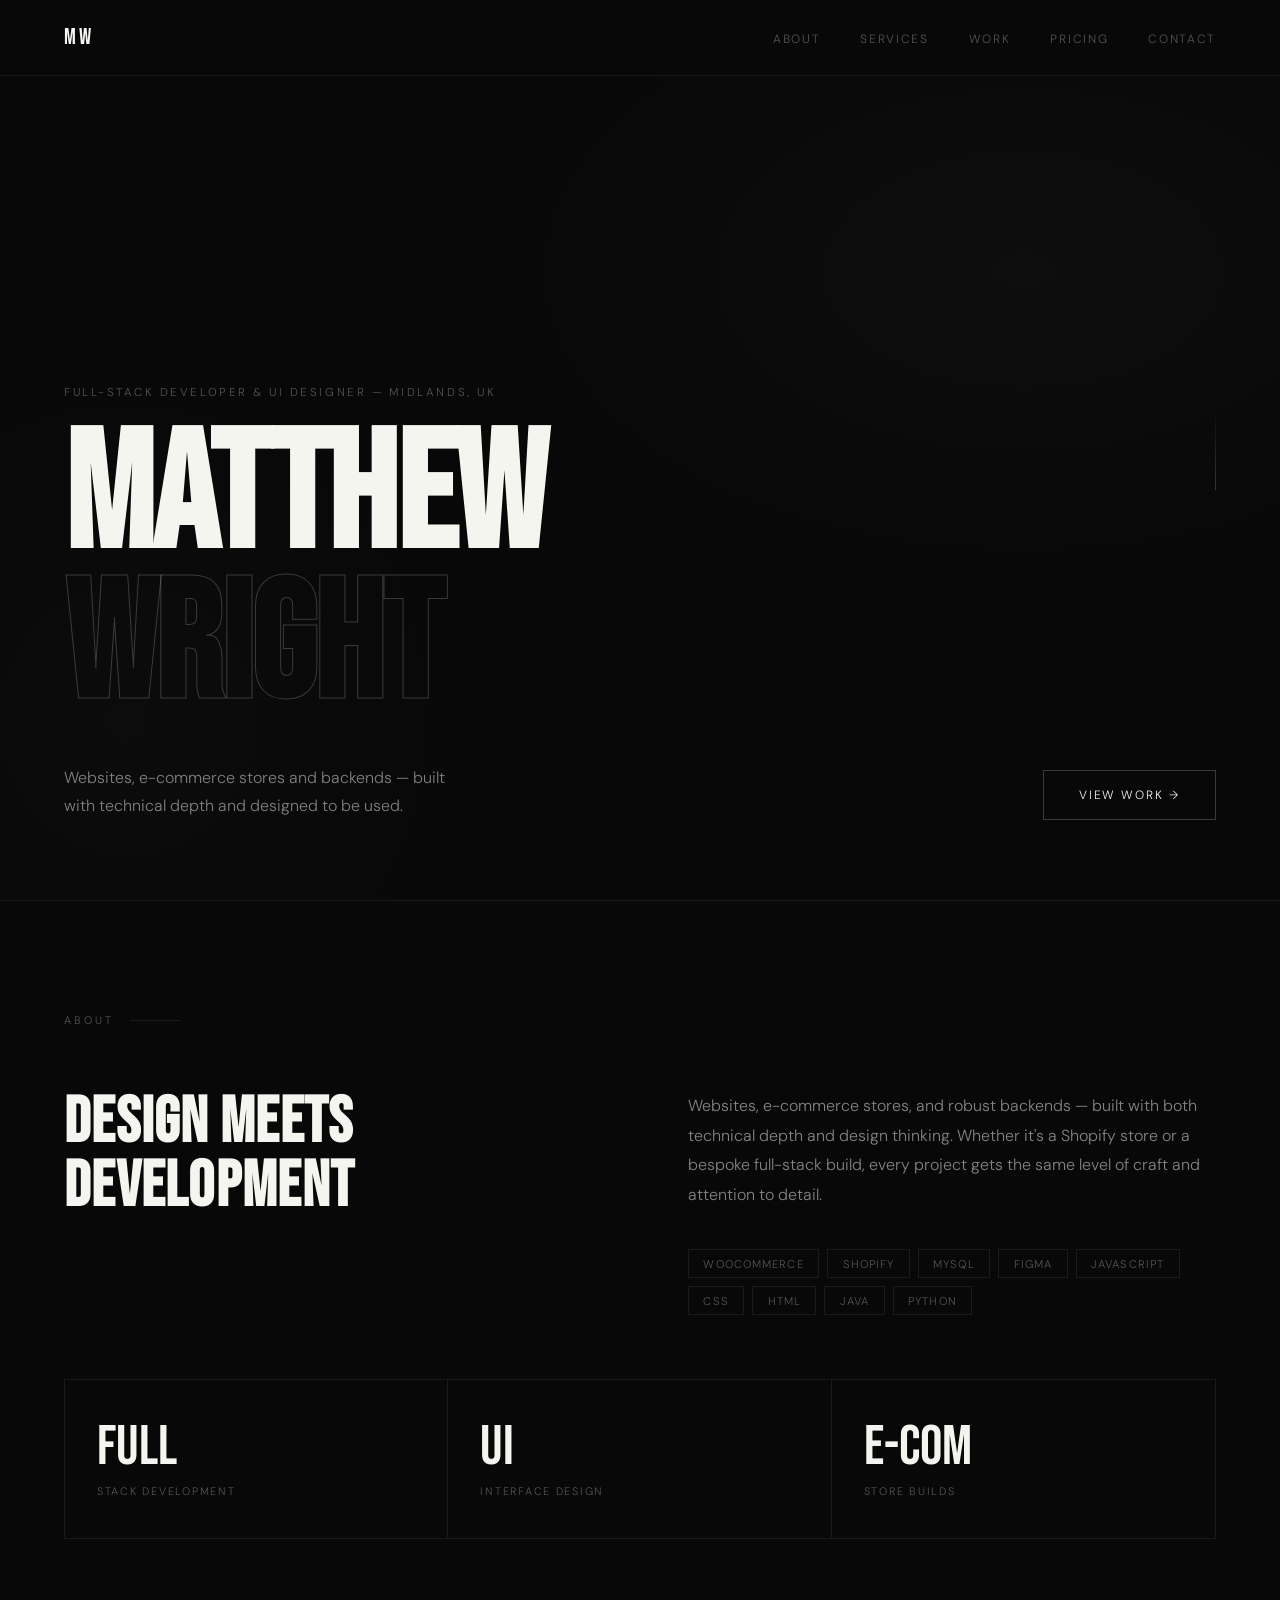
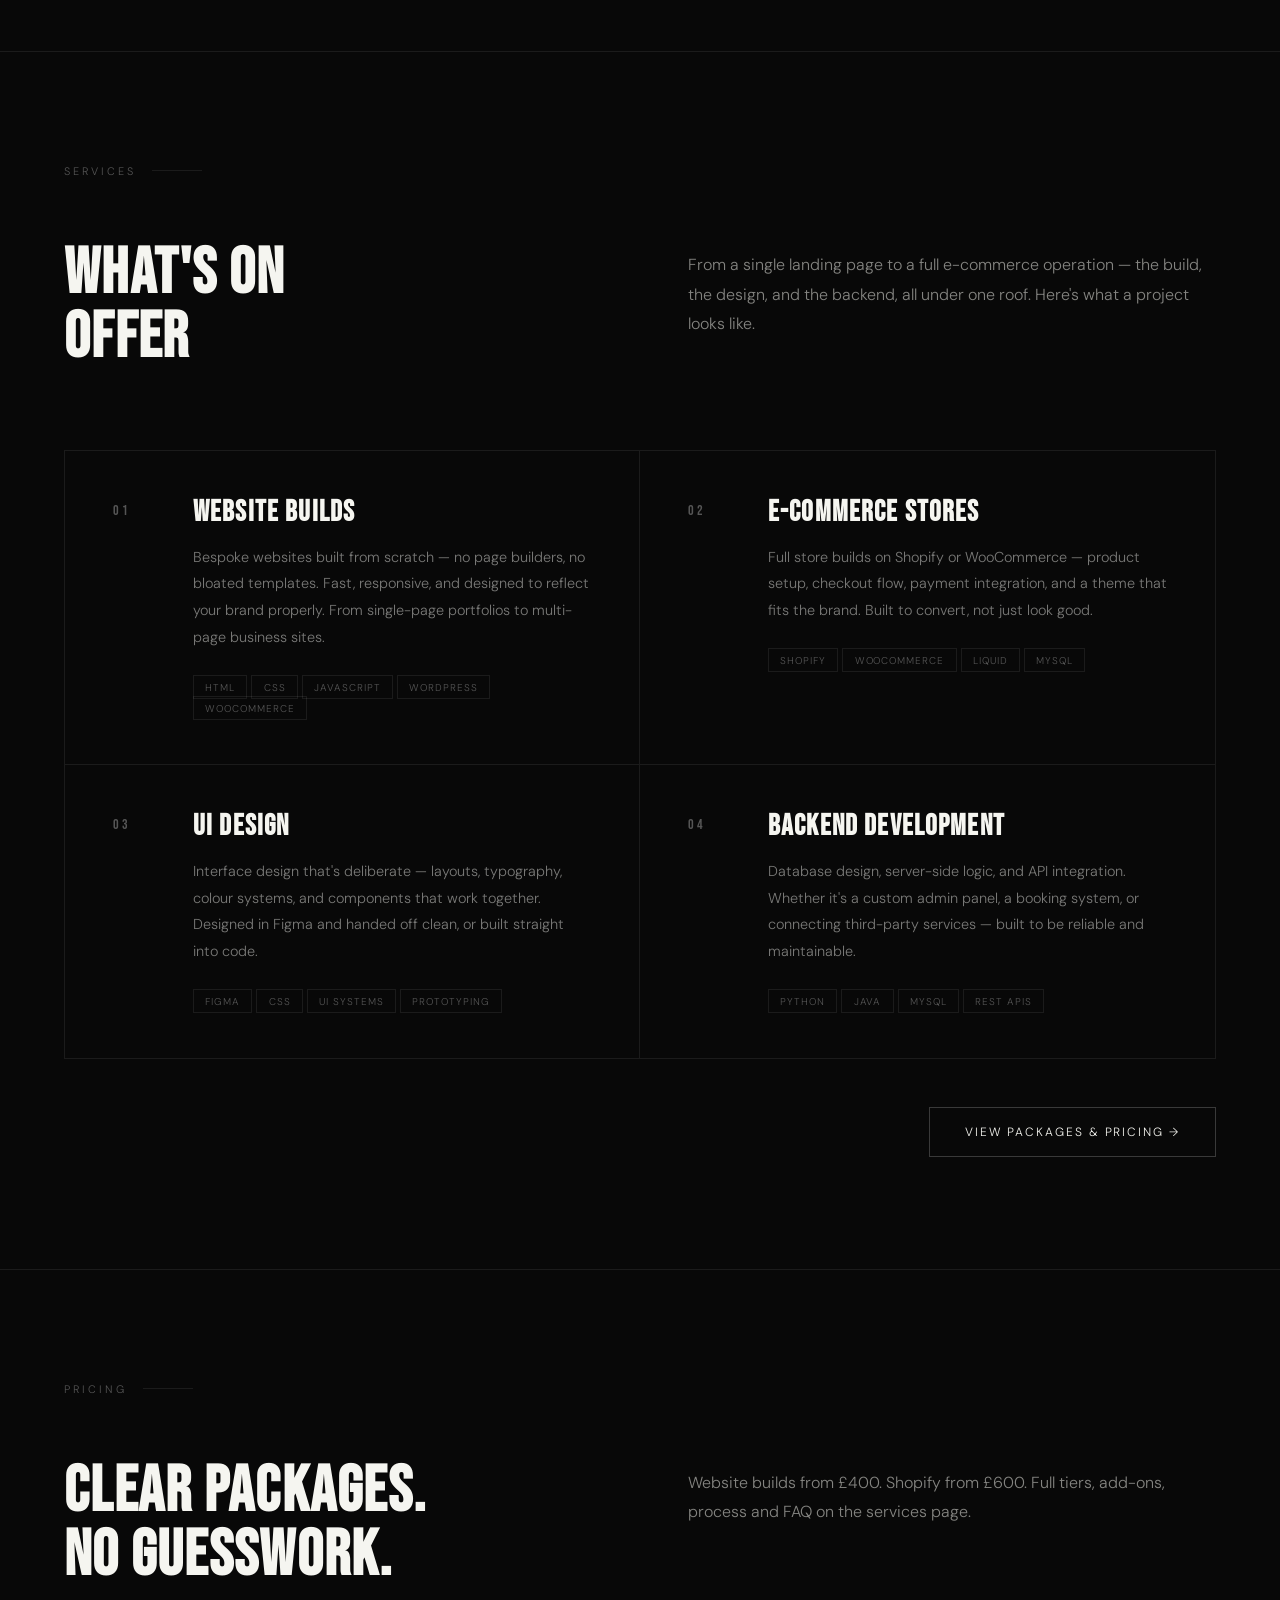
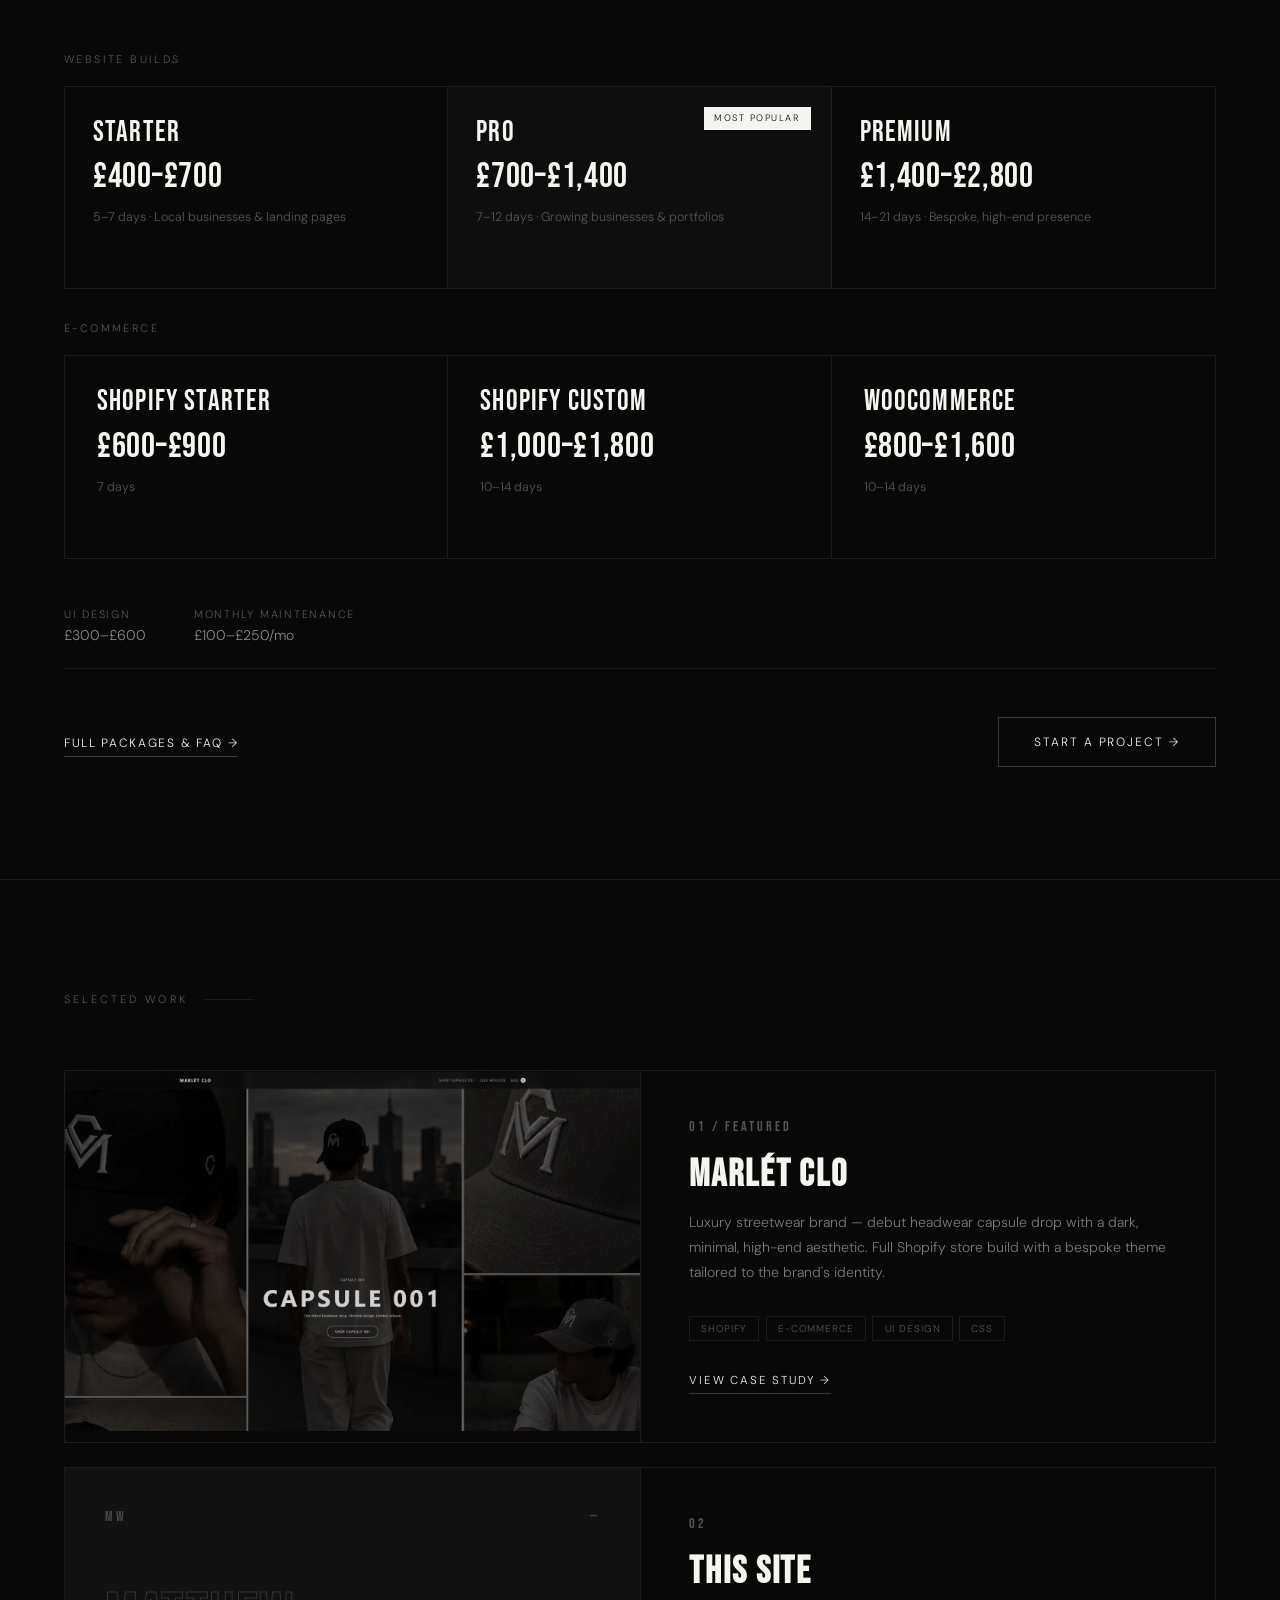
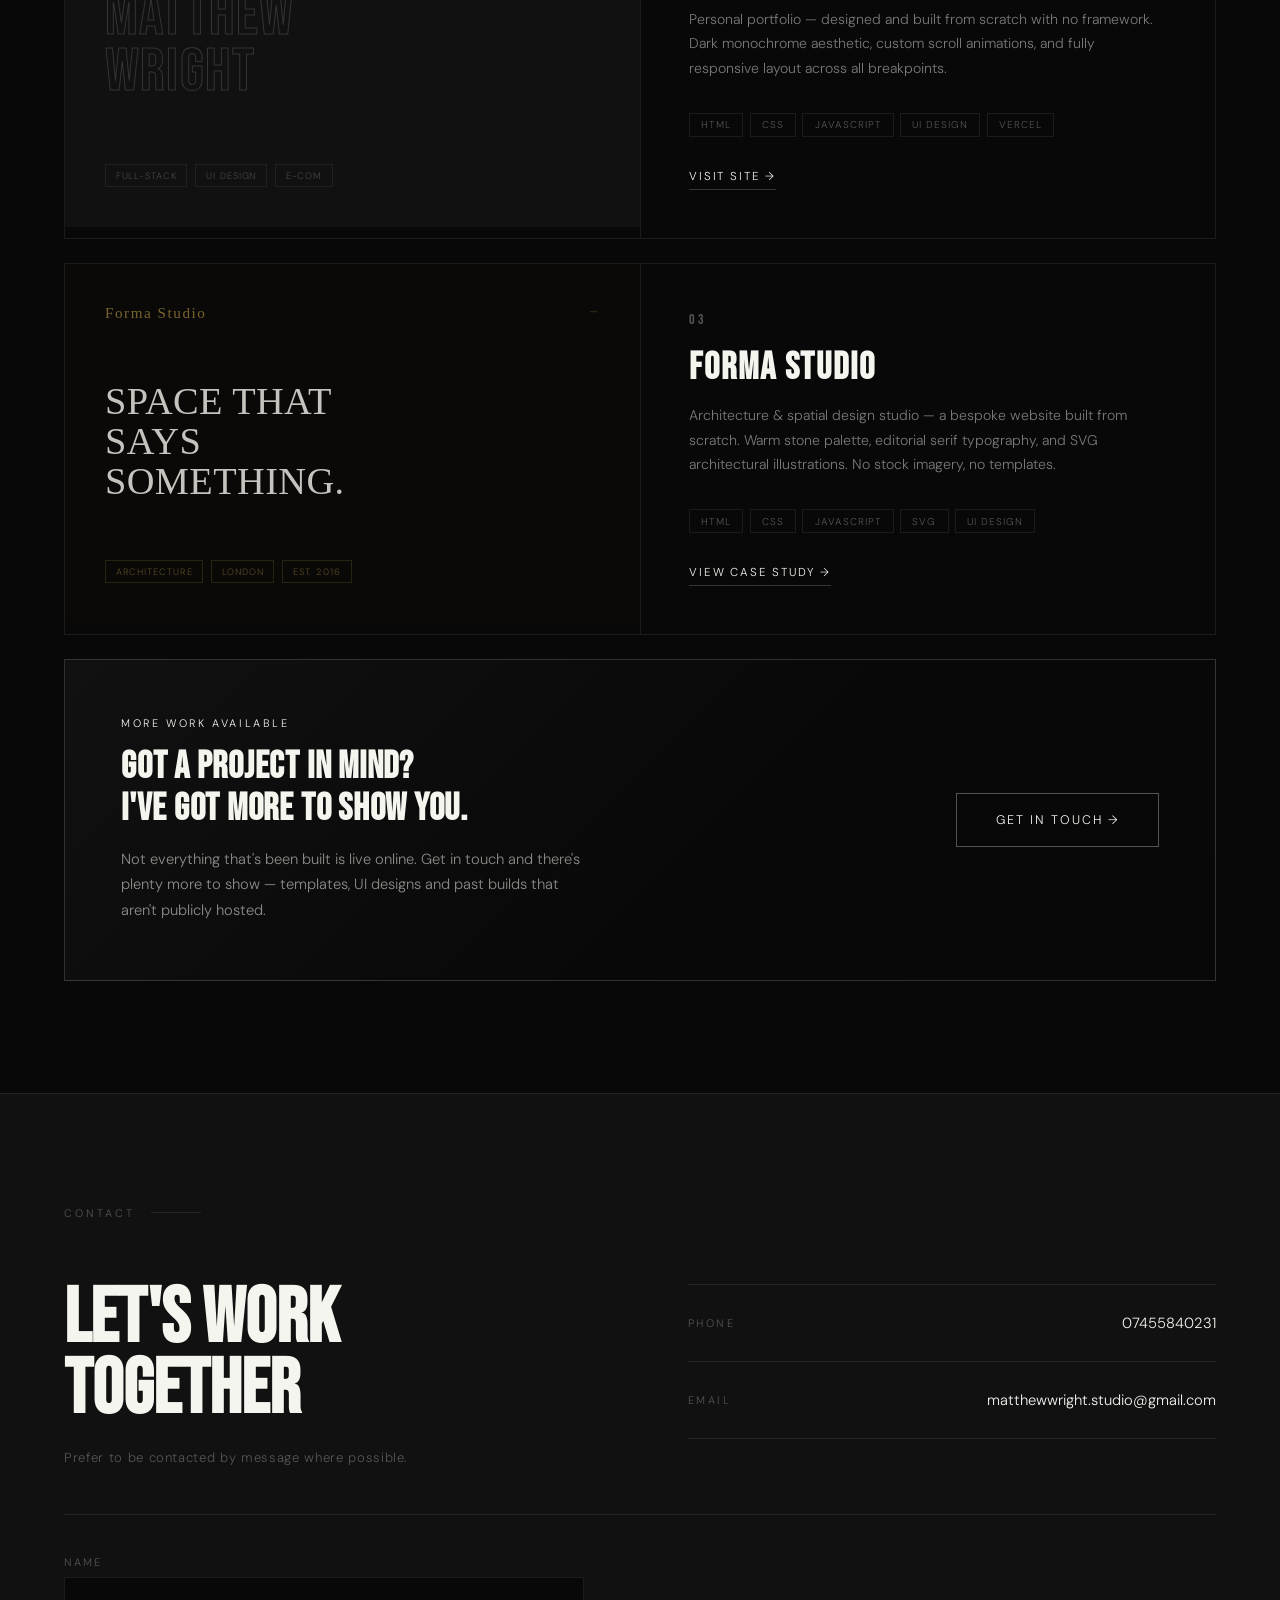
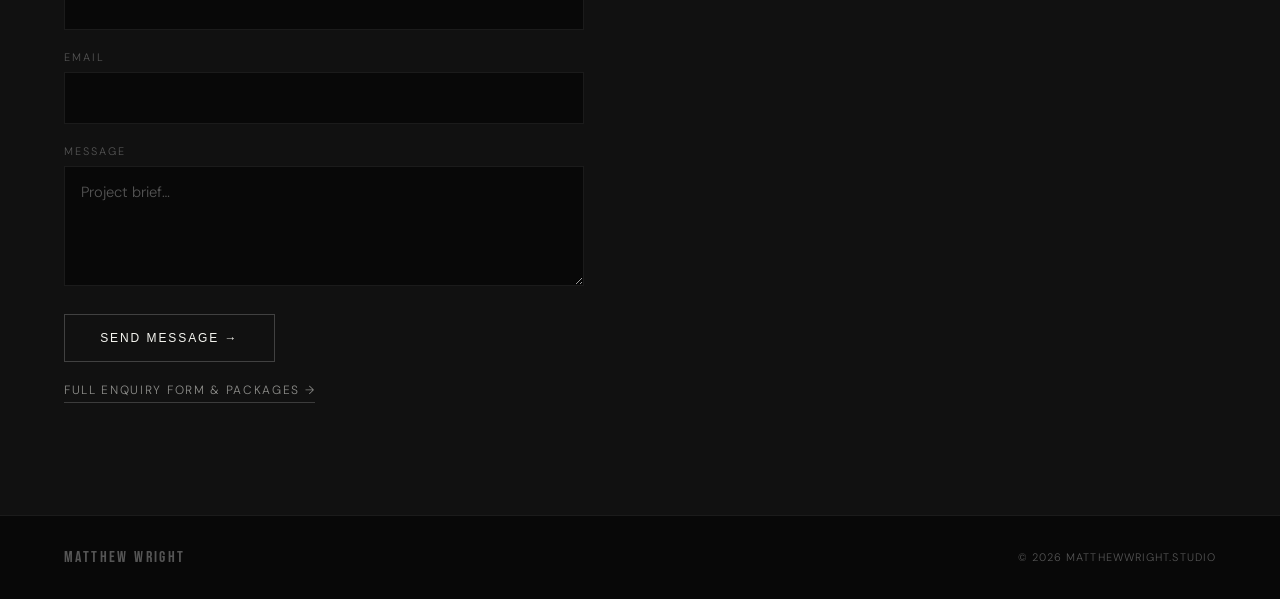
==== portfolio-main/index.html @ 0200b074 "Revert "Add SEO and GEO foundations for publicity" This reverts commit 56c8021bf544d868bae4c8a68c431" ====
<!DOCTYPE html>
<html lang="en">
<head>
  <meta charset="UTF-8" />
  <meta name="viewport" content="width=device-width, initial-scale=1.0" />
  <meta name="description" content="Matthew Wright — Full-Stack Developer & UI Designer based in the Midlands, UK. Building websites, e-commerce stores, backends and interactive interfaces." />
  <title>Matthew Wright — Full-Stack Developer & UI Designer</title>
  <link rel="preconnect" href="https://fonts.googleapis.com" />
  <link rel="preconnect" href="https://fonts.gstatic.com" crossorigin />
  <link href="https://fonts.googleapis.com/css2?family=Bebas+Neue&family=DM+Sans:ital,opsz,wght@0,9..40,300;0,9..40,400;0,9..40,500;1,9..40,300&display=swap" rel="stylesheet" />
  <link rel="stylesheet" href="style.css" />
</head>
<body>

  <!-- NAV -->
  <nav id="nav">
    <a href="#hero" class="nav-logo">MW</a>
    <ul class="nav-links">
      <li><a href="#about">About</a></li>
      <li><a href="services.html">Services</a></li>
      <li><a href="#projects">Work</a></li>
      <li><a href="#pricing">Pricing</a></li>
      <li><a href="#contact">Contact</a></li>
    </ul>
    <button class="nav-burger" aria-label="Toggle menu" onclick="toggleMenu()">
      <span></span><span></span><span></span>
    </button>
  </nav>

  <!-- MOBILE MENU -->
  <div class="mobile-menu" id="mobileMenu">
    <ul>
      <li><a href="#about" onclick="toggleMenu()">About</a></li>
      <li><a href="services.html" onclick="toggleMenu()">Services</a></li>
      <li><a href="#projects" onclick="toggleMenu()">Work</a></li>
      <li><a href="#pricing" onclick="toggleMenu()">Pricing</a></li>
      <li><a href="#contact" onclick="toggleMenu()">Contact</a></li>
    </ul>
  </div>

  <!-- HERO -->
  <section class="hero" id="hero">
    <div class="hero-bg"></div>
    <div class="scroll-line" aria-hidden="true"></div>
    <div class="hero-content">
      <p class="hero-tag">Full-Stack Developer &amp; UI Designer — Midlands, UK</p>
      <h1 class="hero-title">
        Matthew<br />
        <span>Wright</span>
      </h1>
      <div class="hero-sub">
        <p class="hero-desc">Websites, e-commerce stores and backends — built with technical depth and designed to be used.</p>
        <a href="#projects" class="hero-cta">View Work →</a>
      </div>
    </div>
  </section>

  <!-- ABOUT -->
  <section id="about" class="reveal">
    <p class="section-label">About</p>
    <div class="about-grid">
      <div>
        <h2 class="about-heading">Design Meets<br />Development</h2>
      </div>
      <div>
        <p class="about-text">Websites, e-commerce stores, and robust backends — built with both technical depth and design thinking. Whether it's a Shopify store or a bespoke full-stack build, every project gets the same level of craft and attention to detail.</p>
        <div class="skills-grid">
          <span class="skill-tag">WooCommerce</span>
          <span class="skill-tag">Shopify</span>
          <span class="skill-tag">MySQL</span>
          <span class="skill-tag">Figma</span>
          <span class="skill-tag">JavaScript</span>
          <span class="skill-tag">CSS</span>
          <span class="skill-tag">HTML</span>
          <span class="skill-tag">Java</span>
          <span class="skill-tag">Python</span>
        </div>
      </div>
    </div>
    <div class="stats-row">
      <div class="stat">
        <span class="stat-num">Full</span>
        <p class="stat-label">Stack Development</p>
      </div>
      <div class="stat">
        <span class="stat-num">UI</span>
        <p class="stat-label">Interface Design</p>
      </div>
      <div class="stat">
        <span class="stat-num">E-COM</span>
        <p class="stat-label">Store Builds</p>
      </div>
    </div>
  </section>

  <!-- SERVICES -->
  <section id="services" class="reveal">
    <p class="section-label">Services</p>
    <div class="services-intro">
      <h2 class="services-heading">What's On<br />Offer</h2>
      <p class="services-desc">From a single landing page to a full e-commerce operation — the build, the design, and the backend, all under one roof. Here's what a project looks like.</p>
    </div>
    <div class="services-grid">

      <div class="service-item">
        <span class="service-num">01</span>
        <div class="service-body">
          <h3 class="service-title">Website Builds</h3>
          <p class="service-desc">Bespoke websites built from scratch — no page builders, no bloated templates. Fast, responsive, and designed to reflect your brand properly. From single-page portfolios to multi-page business sites.</p>
          <div class="service-tags">
            <span class="project-tag">HTML</span>
            <span class="project-tag">CSS</span>
            <span class="project-tag">JavaScript</span>
            <span class="project-tag">WordPress</span>
            <span class="project-tag">WooCommerce</span>
          </div>
        </div>
      </div>

      <div class="service-item">
        <span class="service-num">02</span>
        <div class="service-body">
          <h3 class="service-title">E-Commerce Stores</h3>
          <p class="service-desc">Full store builds on Shopify or WooCommerce — product setup, checkout flow, payment integration, and a theme that fits the brand. Built to convert, not just look good.</p>
          <div class="service-tags">
            <span class="project-tag">Shopify</span>
            <span class="project-tag">WooCommerce</span>
            <span class="project-tag">Liquid</span>
            <span class="project-tag">MySQL</span>
          </div>
        </div>
      </div>

      <div class="service-item">
        <span class="service-num">03</span>
        <div class="service-body">
          <h3 class="service-title">UI Design</h3>
          <p class="service-desc">Interface design that's deliberate — layouts, typography, colour systems, and components that work together. Designed in Figma and handed off clean, or built straight into code.</p>
          <div class="service-tags">
            <span class="project-tag">Figma</span>
            <span class="project-tag">CSS</span>
            <span class="project-tag">UI Systems</span>
            <span class="project-tag">Prototyping</span>
          </div>
        </div>
      </div>

      <div class="service-item">
        <span class="service-num">04</span>
        <div class="service-body">
          <h3 class="service-title">Backend Development</h3>
          <p class="service-desc">Database design, server-side logic, and API integration. Whether it's a custom admin panel, a booking system, or connecting third-party services — built to be reliable and maintainable.</p>
          <div class="service-tags">
            <span class="project-tag">Python</span>
            <span class="project-tag">Java</span>
            <span class="project-tag">MySQL</span>
            <span class="project-tag">REST APIs</span>
          </div>
        </div>
      </div>

    </div>
    <div class="services-cta-row">
      <a href="services.html" class="hero-cta">View packages &amp; pricing →</a>
    </div>
  </section>


  <!-- PRICING (compact teaser — full detail on services.html) -->
  <section id="pricing" class="reveal pricing--compact">
    <p class="section-label">Pricing</p>
    <div class="pricing-intro">
      <h2 class="pricing-heading">Clear Packages.<br />No Guesswork.</h2>
      <p class="pricing-desc">Website builds from £400. Shopify from £600. Full tiers, add-ons, process and FAQ on the services page.</p>
    </div>

    <p class="pricing-sublabel">Website Builds</p>
    <div class="pricing-grid">
      <div class="pricing-card">
        <p class="pricing-tier">Starter</p>
        <p class="pricing-price">£400–£700</p>
        <p class="pricing-meta">5–7 days · Local businesses &amp; landing pages</p>
      </div>
      <div class="pricing-card pricing-card--popular">
        <span class="pricing-badge">Most Popular</span>
        <p class="pricing-tier">Pro</p>
        <p class="pricing-price">£700–£1,400</p>
        <p class="pricing-meta">7–12 days · Growing businesses &amp; portfolios</p>
      </div>
      <div class="pricing-card">
        <p class="pricing-tier">Premium</p>
        <p class="pricing-price">£1,400–£2,800</p>
        <p class="pricing-meta">14–21 days · Bespoke, high-end presence</p>
      </div>
    </div>

    <p class="pricing-sublabel">E-Commerce</p>
    <div class="pricing-ecom">
      <div class="pricing-ecom-card">
        <p class="pricing-tier">Shopify Starter</p>
        <p class="pricing-price">£600–£900</p>
        <p class="pricing-meta">7 days</p>
      </div>
      <div class="pricing-ecom-card">
        <p class="pricing-tier">Shopify Custom</p>
        <p class="pricing-price">£1,000–£1,800</p>
        <p class="pricing-meta">10–14 days</p>
      </div>
      <div class="pricing-ecom-card">
        <p class="pricing-tier">WooCommerce</p>
        <p class="pricing-price">£800–£1,600</p>
        <p class="pricing-meta">10–14 days</p>
      </div>
    </div>

    <div class="pricing-notes">
      <p><span>UI Design</span> £300–£600</p>
      <p><span>Monthly maintenance</span> £100–£250/mo</p>
    </div>

    <div class="services-cta-row" style="justify-content:space-between;align-items:center;flex-wrap:wrap;gap:1.5rem;">
      <a href="services.html" class="pricing-teaser-link">Full packages &amp; FAQ →</a>
      <a href="services.html#enquire" class="hero-cta">Start a Project →</a>
    </div>
  </section>

  <!-- PROJECTS -->
  <section id="projects" class="reveal">
    <p class="section-label">Selected Work</p>

    <!-- Project 01 -->
    <a href="marlet-clo.html" class="project-main reveal">
      <div class="project-img">
        <picture>
          <source srcset="marlet-clo.webp" type="image/webp" />
          <img
            src="marlet-clo.jpg"
            alt="Marlét Clo — Luxury streetwear Shopify store"
            width="1920"
            height="944"
            loading="lazy"
            decoding="async"
          />
        </picture>
      </div>
      <div class="project-info">
        <p class="project-num">01 / Featured</p>
        <h3 class="project-name">Marlét Clo</h3>
        <p class="project-desc">Luxury streetwear brand — debut headwear capsule drop with a dark, minimal, high-end aesthetic. Full Shopify store build with a bespoke theme tailored to the brand's identity.</p>
        <div class="project-tags">
          <span class="project-tag">Shopify</span>
          <span class="project-tag">E-Commerce</span>
          <span class="project-tag">UI Design</span>
          <span class="project-tag">CSS</span>
        </div>
        <span class="project-link">View Case Study →</span>
      </div>
    </a>

    <!-- Project 02 -->
    <a href="https://matthewwright.studio" target="_blank" rel="noopener noreferrer" class="project-main reveal">
      <div class="project-img project-img--self">
        <div class="project-self-preview" aria-hidden="true">
          <div class="psp-nav"><span>MW</span><span>—</span></div>
          <div class="psp-title">MATTHEW<br/>WRIGHT</div>
          <div class="psp-tags">
            <span>Full-Stack</span>
            <span>UI Design</span>
            <span>E-Com</span>
          </div>
        </div>
      </div>
      <div class="project-info">
        <p class="project-num">02</p>
        <h3 class="project-name">This Site</h3>
        <p class="project-desc">Personal portfolio — designed and built from scratch with no framework. Dark monochrome aesthetic, custom scroll animations, and fully responsive layout across all breakpoints.</p>
        <div class="project-tags">
          <span class="project-tag">HTML</span>
          <span class="project-tag">CSS</span>
          <span class="project-tag">JavaScript</span>
          <span class="project-tag">UI Design</span>
          <span class="project-tag">Vercel</span>
        </div>
        <span class="project-link">Visit Site →</span>
      </div>
    </a>

    <!-- Project 03 -->
    <a href="forma-studio.html" class="project-main reveal">
      <div class="project-img project-img--self">
        <div class="project-self-preview forma-preview" aria-hidden="true">
          <div class="psp-nav"><span style="font-family:'Playfair Display',Georgia,serif;font-weight:400;letter-spacing:0.1em;font-size:0.95rem;color:#c9a84c;">Forma Studio</span><span style="color:rgba(201,168,76,0.3);">—</span></div>
          <div class="forma-preview-title">SPACE THAT<br/>SAYS<br/>SOMETHING.</div>
          <div class="psp-tags">
            <span>Architecture</span>
            <span>London</span>
            <span>Est. 2016</span>
          </div>
        </div>
      </div>
      <div class="project-info">
        <p class="project-num">03</p>
        <h3 class="project-name">Forma Studio</h3>
        <p class="project-desc">Architecture & spatial design studio — a bespoke website built from scratch. Warm stone palette, editorial serif typography, and SVG architectural illustrations. No stock imagery, no templates.</p>
        <div class="project-tags">
          <span class="project-tag">HTML</span>
          <span class="project-tag">CSS</span>
          <span class="project-tag">JavaScript</span>
          <span class="project-tag">SVG</span>
          <span class="project-tag">UI Design</span>
        </div>
        <span class="project-link">View Case Study →</span>
      </div>
    </a>

    <!-- More Work Callout -->
    <div class="more-work-banner">
      <div class="more-work-text">
        <p class="more-work-tag">More Work Available</p>
        <h3 class="more-work-heading">Got a project in mind?<br />I've got more to show you.</h3>
        <p class="more-work-desc">Not everything that's been built is live online. Get in touch and there's plenty more to show — templates, UI designs and past builds that aren't publicly hosted.</p>
      </div>
      <a href="#contact" class="more-work-cta">Get In Touch →</a>
    </div>
  </section>

  <!-- CONTACT -->
  <!--
    FORMSPREE: wired to https://formspree.io/f/mrpgrqwo (Portfolio Enquiry).
    Until then, form action will not deliver. Mailto fallback:
    matthewwright.studio@gmail.com
  -->
  <section id="contact" class="reveal">
    <p class="section-label">Contact</p>
    <div class="contact-inner">
      <div>
        <h2 class="contact-heading">Let's Work<br />Together</h2>
        <p class="contact-note">Prefer to be contacted by message where possible.</p>
      </div>
      <div class="contact-items">
        <div class="contact-row">
          <span class="contact-type">Phone</span>
          <a href="tel:07455840231" class="contact-val">07455840231</a>
        </div>
        <div class="contact-row">
          <span class="contact-type">Email</span>
          <a href="mailto:matthewwright.studio@gmail.com" class="contact-val">matthewwright.studio@gmail.com</a>
        </div>
      </div>
    </div>
    <div class="contact-form-wrap">
      <form class="svc-form" action="https://formspree.io/f/mrpgrqwo" method="POST">
        <div class="svc-form-row">
          <label for="contact-name">Name</label>
          <input type="text" id="contact-name" name="name" required autocomplete="name" />
        </div>
        <div class="svc-form-row">
          <label for="contact-email">Email</label>
          <input type="email" id="contact-email" name="email" required autocomplete="email" />
        </div>
        <div class="svc-form-row">
          <label for="contact-message">Message</label>
          <textarea id="contact-message" name="message" rows="4" required placeholder="Project brief…"></textarea>
        </div>
        <button type="submit" class="hero-cta svc-form-submit">Send message →</button>
      </form>
      <a href="services.html#enquire" class="contact-enquire-link">Full enquiry form &amp; packages →</a>
    </div>
  </section>

  <!-- FOOTER -->
  <footer>
    <span class="footer-logo">Matthew Wright</span>
    <span class="footer-copy">© 2026 matthewwright.studio</span>
  </footer>

  <script src="script.js"></script>
</body>
</html>
---- portfolio-main/style.css ----
/* =====================
   RESET & ROOT
===================== */
*, *::before, *::after {
  margin: 0;
  padding: 0;
  box-sizing: border-box;
}

:root {
  --black: #080808;
  --white: #f5f5f0;
  --grey: #111111;
  --mid: #1e1e1e;
  --muted: #555555;
  --border: rgba(255, 255, 255, 0.08);
  --border-hover: rgba(255, 255, 255, 0.22);
  --font-display: 'Bebas Neue', sans-serif;
  --font-body: 'DM Sans', sans-serif;
}

html {
  scroll-behavior: smooth;
  font-size: 16px;
}

body {
  background: var(--black);
  color: var(--white);
  font-family: var(--font-body);
  font-weight: 300;
  overflow-x: hidden;
  -webkit-font-smoothing: antialiased;
}

img {
  display: block;
  max-width: 100%;
}

.project-img picture,
.cs-hero-img picture {
  display: block;
  width: 100%;
  height: 100%;
}

.project-img picture img,
.cs-hero-img picture img {
  width: 100%;
  height: 100%;
  object-fit: cover;
}

a {
  color: inherit;
  text-decoration: none;
}

ul {
  list-style: none;
}

/* =====================
   NAV
===================== */
#nav {
  position: fixed;
  top: 0;
  left: 0;
  right: 0;
  z-index: 200;
  display: flex;
  justify-content: space-between;
  align-items: center;
  padding: 1.5rem 4rem;
  background: rgba(8, 8, 8, 0.88);
  backdrop-filter: blur(14px);
  -webkit-backdrop-filter: blur(14px);
  border-bottom: 1px solid var(--border);
  transition: padding 0.3s;
}

#nav.scrolled {
  padding: 1rem 4rem;
}

.nav-logo {
  font-family: var(--font-display);
  font-size: 1.4rem;
  letter-spacing: 0.15em;
  color: var(--white);
}

.nav-links {
  display: flex;
  gap: 2.5rem;
}

.nav-links a {
  color: var(--muted);
  font-size: 0.75rem;
  letter-spacing: 0.14em;
  text-transform: uppercase;
  transition: color 0.2s;
}

.nav-links a:hover {
  color: var(--white);
}

.nav-burger {
  display: none;
  flex-direction: column;
  gap: 5px;
  background: none;
  border: none;
  cursor: pointer;
  padding: 4px;
}

.nav-burger span {
  display: block;
  width: 22px;
  height: 1px;
  background: var(--white);
  transition: all 0.3s;
}

/* =====================
   MOBILE MENU
===================== */
.mobile-menu {
  display: none;
  position: fixed;
  inset: 0;
  z-index: 150;
  background: var(--black);
  flex-direction: column;
  align-items: center;
  justify-content: center;
}

.mobile-menu.open {
  display: flex;
}

.mobile-menu ul {
  display: flex;
  flex-direction: column;
  gap: 2.5rem;
  text-align: center;
}

.mobile-menu a {
  font-family: var(--font-display);
  font-size: 3rem;
  letter-spacing: 0.1em;
  color: var(--white);
}

/* =====================
   HERO
===================== */
.hero {
  min-height: 100vh;
  display: flex;
  flex-direction: column;
  justify-content: flex-end;
  padding: 0 4rem 5rem;
  position: relative;
  overflow: hidden;
}

.hero-bg {
  position: absolute;
  inset: 0;
  pointer-events: none;
  background:
    radial-gradient(ellipse 60% 50% at 80% 30%, rgba(255, 255, 255, 0.025) 0%, transparent 70%),
    radial-gradient(ellipse 40% 60% at 10% 80%, rgba(255, 255, 255, 0.015) 0%, transparent 70%);
}

.scroll-line {
  position: absolute;
  right: 4rem;
  top: 50%;
  width: 1px;
  height: 80px;
  background: linear-gradient(to bottom, transparent, rgba(255, 255, 255, 0.18));
  transform: translateY(-50%);
}

.hero-content {
  position: relative;
  z-index: 1;
}

.hero-tag {
  font-size: 0.72rem;
  letter-spacing: 0.22em;
  text-transform: uppercase;
  color: var(--muted);
  margin-bottom: 1.5rem;
  animation: fadeUp 0.8s ease 0.1s both;
}

.hero-title {
  font-family: var(--font-display);
  font-size: clamp(5rem, 13vw, 11rem);
  line-height: 0.9;
  letter-spacing: -0.01em;
  color: var(--white);
  margin-bottom: 2.5rem;
  animation: fadeUp 0.8s ease 0.25s both;
}

.hero-title span {
  display: block;
  color: transparent;
  -webkit-text-stroke: 1px rgba(255, 255, 255, 0.2);
}

.hero-sub {
  display: flex;
  align-items: flex-end;
  justify-content: space-between;
  gap: 2rem;
  animation: fadeUp 0.8s ease 0.45s both;
}

.hero-desc {
  max-width: 400px;
  font-size: 1rem;
  line-height: 1.75;
  color: rgba(245, 245, 240, 0.5);
  font-weight: 300;
}

.hero-cta {
  display: inline-flex;
  align-items: center;
  gap: 0.75rem;
  padding: 1rem 2.2rem;
  border: 1px solid rgba(255, 255, 255, 0.2);
  color: var(--white);
  font-size: 0.75rem;
  letter-spacing: 0.16em;
  text-transform: uppercase;
  white-space: nowrap;
  transition: background 0.2s, color 0.2s;
}

.hero-cta:hover {
  background: var(--white);
  color: var(--black);
}

/* =====================
   SECTION SHARED
===================== */
section {
  padding: 7rem 4rem;
}

.section-label {
  font-size: 0.68rem;
  letter-spacing: 0.28em;
  text-transform: uppercase;
  color: var(--muted);
  margin-bottom: 4rem;
  display: flex;
  align-items: center;
  gap: 1rem;
}

.section-label::after {
  content: '';
  width: 50px;
  height: 1px;
  background: var(--border);
}

/* =====================
   ABOUT
===================== */
#about {
  border-top: 1px solid var(--border);
}

.about-grid {
  display: grid;
  grid-template-columns: 1fr 1fr;
  gap: 6rem;
  align-items: start;
  margin-bottom: 4rem;
}

.about-heading {
  font-family: var(--font-display);
  font-size: clamp(2.5rem, 5vw, 4rem);
  line-height: 1;
  letter-spacing: 0.02em;
  color: var(--white);
}

.about-text {
  font-size: 1rem;
  line-height: 1.85;
  color: rgba(245, 245, 240, 0.52);
  margin-bottom: 2.5rem;
}

.skills-grid {
  display: flex;
  flex-wrap: wrap;
  gap: 0.5rem;
}

.skill-tag {
  padding: 0.4rem 0.9rem;
  border: 1px solid var(--border);
  font-size: 0.7rem;
  letter-spacing: 0.1em;
  text-transform: uppercase;
  color: var(--muted);
  transition: border-color 0.2s, color 0.2s;
}

.skill-tag:hover {
  border-color: var(--border-hover);
  color: var(--white);
}

.stats-row {
  display: grid;
  grid-template-columns: repeat(3, 1fr);
  border: 1px solid var(--border);
}

.stat {
  padding: 2.5rem 2rem;
  border-right: 1px solid var(--border);
}

.stat:last-child {
  border-right: none;
}

.stat-num {
  font-family: var(--font-display);
  font-size: 3.5rem;
  color: var(--white);
  line-height: 1;
  display: block;
}

.stat-label {
  font-size: 0.68rem;
  letter-spacing: 0.16em;
  text-transform: uppercase;
  color: var(--muted);
  margin-top: 0.5rem;
}

/* =====================
   PROJECTS
===================== */
#projects {
  border-top: 1px solid var(--border);
}

.project-main {
  display: grid;
  grid-template-columns: 1fr 1fr;
  border: 1px solid var(--border);
  margin-bottom: 1.5rem;
  overflow: hidden;
  transition: border-color 0.3s;
  cursor: pointer;
}

.project-main:hover {
  border-color: var(--border-hover);
}

.project-img {
  aspect-ratio: 16 / 10;
  overflow: hidden;
  background: var(--mid);
}

.project-img img {
  width: 100%;
  height: 100%;
  object-fit: cover;
  filter: grayscale(15%) brightness(0.82);
  transition: filter 0.5s, transform 0.6s;
}

.project-main:hover .project-img img {
  filter: grayscale(0%) brightness(1);
  transform: scale(1.04);
}

.project-info {
  padding: 3rem;
  display: flex;
  flex-direction: column;
  justify-content: space-between;
  border-left: 1px solid var(--border);
}

.project-num {
  font-family: var(--font-display);
  font-size: 0.85rem;
  letter-spacing: 0.22em;
  color: var(--muted);
}

.project-name {
  font-family: var(--font-display);
  font-size: clamp(2rem, 3vw, 3rem);
  letter-spacing: 0.05em;
  color: var(--white);
  margin: 1rem 0 0.75rem;
}

.project-desc {
  font-size: 0.88rem;
  line-height: 1.75;
  color: rgba(245, 245, 240, 0.48);
  flex: 1;
  margin-bottom: 2rem;
}

.project-tags {
  display: flex;
  flex-wrap: wrap;
  gap: 0.4rem;
  margin-bottom: 2rem;
}

.project-tag {
  padding: 0.3rem 0.7rem;
  border: 1px solid var(--border);
  font-size: 0.62rem;
  letter-spacing: 0.1em;
  text-transform: uppercase;
  color: var(--muted);
}

.project-link {
  display: inline-flex;
  align-items: center;
  gap: 0.5rem;
  font-size: 0.72rem;
  letter-spacing: 0.16em;
  text-transform: uppercase;
  color: var(--white);
  border-bottom: 1px solid rgba(255, 255, 255, 0.18);
  padding-bottom: 0.3rem;
  align-self: flex-start;
  transition: border-color 0.2s;
}

.project-link:hover {
  border-color: var(--white);
}

/* Project 02 — Self Preview */
.project-img--self {
  background: var(--grey);
  display: flex;
  align-items: center;
  justify-content: center;
}

.project-self-preview {
  width: 100%;
  height: 100%;
  padding: 2.5rem;
  display: flex;
  flex-direction: column;
  justify-content: space-between;
  font-family: var(--font-body);
  transition: filter 0.5s;
  filter: brightness(0.82);
}

.project-main:hover .project-self-preview {
  filter: brightness(1);
}

.psp-nav {
  display: flex;
  justify-content: space-between;
  font-family: var(--font-display);
  font-size: 0.9rem;
  letter-spacing: 0.18em;
  color: var(--muted);
}

.psp-title {
  font-family: var(--font-display);
  font-size: clamp(2.2rem, 5vw, 3.8rem);
  line-height: 0.92;
  letter-spacing: 0.02em;
  color: transparent;
  -webkit-text-stroke: 1px rgba(255, 255, 255, 0.18);
}

.psp-tags {
  display: flex;
  gap: 0.5rem;
  flex-wrap: wrap;
}

.psp-tags span {
  padding: 0.28rem 0.6rem;
  border: 1px solid var(--border);
  font-size: 0.58rem;
  letter-spacing: 0.1em;
  text-transform: uppercase;
  color: var(--muted);
}

/* More Work Callout */
.more-work-banner {
  border: 1px solid rgba(255, 255, 255, 0.16);
  background: linear-gradient(135deg, rgba(255, 255, 255, 0.035) 0%, transparent 60%);
  padding: 3.5rem;
  display: grid;
  grid-template-columns: 1fr auto;
  gap: 2.5rem;
  align-items: center;
}

.more-work-tag {
  font-size: 0.68rem;
  letter-spacing: 0.24em;
  text-transform: uppercase;
  color: var(--white);
  margin-bottom: 1rem;
}

.more-work-heading {
  font-family: var(--font-display);
  font-size: clamp(1.8rem, 3vw, 2.6rem);
  line-height: 1.1;
  letter-spacing: 0.02em;
  color: var(--white);
  margin-bottom: 1rem;
}

.more-work-desc {
  font-size: 0.92rem;
  line-height: 1.75;
  color: rgba(245, 245, 240, 0.55);
  max-width: 460px;
}

.more-work-cta {
  display: inline-flex;
  align-items: center;
  gap: 0.75rem;
  padding: 1.1rem 2.4rem;
  border: 1px solid rgba(255, 255, 255, 0.3);
  color: var(--white);
  font-size: 0.78rem;
  letter-spacing: 0.16em;
  text-transform: uppercase;
  white-space: nowrap;
  transition: background 0.2s, color 0.2s;
}

.more-work-cta:hover {
  background: var(--white);
  color: var(--black);
}

/* =====================
   CONTACT
===================== */
#contact {
  border-top: 1px solid var(--border);
  background: var(--grey);
}

.contact-inner {
  display: grid;
  grid-template-columns: 1fr 1fr;
  gap: 6rem;
  align-items: start;
}

.contact-heading {
  font-family: var(--font-display);
  font-size: clamp(3rem, 6vw, 5.5rem);
  line-height: 0.92;
  color: var(--white);
}

.contact-note {
  font-size: 0.82rem;
  color: var(--muted);
  margin-top: 1.5rem;
  letter-spacing: 0.05em;
}

.contact-items {
  display: flex;
  flex-direction: column;
}

.contact-row {
  display: flex;
  justify-content: space-between;
  align-items: center;
  padding: 1.75rem 0;
  border-bottom: 1px solid var(--border);
}

.contact-row:first-child {
  border-top: 1px solid var(--border);
}

.contact-type {
  font-size: 0.68rem;
  letter-spacing: 0.22em;
  text-transform: uppercase;
  color: var(--muted);
  min-width: 80px;
}

.contact-val {
  font-size: 0.92rem;
  color: var(--white);
  transition: color 0.2s;
}

.contact-val:hover {
  color: rgba(245, 245, 240, 0.55);
}

/* =====================
   FOOTER
===================== */
footer {
  background: var(--black);
  border-top: 1px solid var(--border);
  padding: 2rem 4rem;
  display: flex;
  justify-content: space-between;
  align-items: center;
}

.footer-logo {
  font-family: var(--font-display);
  font-size: 1rem;
  letter-spacing: 0.15em;
  color: var(--muted);
}

.footer-copy {
  font-size: 0.68rem;
  letter-spacing: 0.1em;
  color: var(--muted);
  text-transform: uppercase;
}

/* =====================
   ANIMATIONS
===================== */
@keyframes fadeUp {
  from {
    opacity: 0;
    transform: translateY(28px);
  }
  to {
    opacity: 1;
    transform: translateY(0);
  }
}

.reveal {
  opacity: 0;
  transform: translateY(24px);
  transition: opacity 0.7s ease, transform 0.7s ease;
}

.reveal.visible {
  opacity: 1;
  transform: translateY(0);
}

/* =====================
   PRICING
===================== */
#pricing {
  border-top: 1px solid var(--border);
}

.pricing-intro {
  display: grid;
  grid-template-columns: 1fr 1fr;
  gap: 6rem;
  align-items: start;
  margin-bottom: 4rem;
}

.pricing-heading {
  font-family: var(--font-display);
  font-size: clamp(2.5rem, 5vw, 4rem);
  line-height: 1;
  letter-spacing: 0.02em;
  color: var(--white);
}

.pricing-desc {
  font-size: 1rem;
  line-height: 1.85;
  color: rgba(245, 245, 240, 0.52);
  padding-top: 0.5rem;
}

.pricing-sublabel {
  font-size: 0.68rem;
  letter-spacing: 0.22em;
  text-transform: uppercase;
  color: var(--muted);
  margin-bottom: 1.25rem;
  margin-top: 0.5rem;
}

.pricing-grid {
  display: grid;
  grid-template-columns: repeat(3, 1fr);
  border: 1px solid var(--border);
  margin-bottom: 3.5rem;
}

.pricing-card {
  position: relative;
  padding: 2.75rem 2rem;
  border-right: 1px solid var(--border);
  transition: background 0.2s;
  display: flex;
  flex-direction: column;
}

.pricing-card:last-child {
  border-right: none;
}

.pricing-card:hover {
  background: rgba(255, 255, 255, 0.02);
}

.pricing-card--popular {
  background: rgba(255, 255, 255, 0.025);
}

.pricing-badge {
  position: absolute;
  top: 1.25rem;
  right: 1.25rem;
  font-size: 0.58rem;
  letter-spacing: 0.16em;
  text-transform: uppercase;
  color: var(--black);
  background: var(--white);
  padding: 0.35rem 0.65rem;
}

.pricing-tier {
  font-family: var(--font-display);
  font-size: 1.8rem;
  letter-spacing: 0.04em;
  color: var(--white);
  line-height: 1;
  margin-bottom: 0.75rem;
}

.pricing-price {
  font-family: var(--font-display);
  font-size: 2.2rem;
  letter-spacing: 0.02em;
  color: var(--white);
  line-height: 1;
  margin-bottom: 0.85rem;
}

.pricing-meta {
  font-size: 0.78rem;
  line-height: 1.6;
  color: var(--muted);
  margin-bottom: 1.75rem;
}

.pricing-bullets {
  display: flex;
  flex-direction: column;
  gap: 0.65rem;
  margin-top: auto;
}

.pricing-bullets li {
  font-size: 0.85rem;
  line-height: 1.5;
  color: rgba(245, 245, 240, 0.55);
  padding-left: 1rem;
  position: relative;
}

.pricing-bullets li::before {
  content: '+';
  position: absolute;
  left: 0;
  color: var(--muted);
}

.pricing-ecom {
  display: grid;
  grid-template-columns: repeat(3, 1fr);
  border: 1px solid var(--border);
  margin-bottom: 2rem;
}

.pricing-ecom-card {
  padding: 2rem;
  border-right: 1px solid var(--border);
  transition: background 0.2s;
}

.pricing-ecom-card:last-child {
  border-right: none;
}

.pricing-ecom-card:hover {
  background: rgba(255, 255, 255, 0.02);
}

.pricing-notes {
  display: flex;
  flex-wrap: wrap;
  gap: 1.5rem 3rem;
  padding: 1.5rem 0 3rem;
  border-bottom: 1px solid var(--border);
  margin-bottom: 3rem;
  font-size: 0.88rem;
  color: rgba(245, 245, 240, 0.55);
}

.pricing-notes span {
  font-size: 0.68rem;
  letter-spacing: 0.16em;
  text-transform: uppercase;
  color: var(--muted);
  display: block;
  margin-bottom: 0.35rem;
}

.pricing-process {
  margin-bottom: 1rem;
}

.process-strip {
  display: grid;
  grid-template-columns: repeat(5, 1fr);
  border: 1px solid var(--border);
  list-style: none;
}

.process-strip li {
  padding: 1.5rem 1.25rem;
  border-right: 1px solid var(--border);
  font-size: 0.82rem;
  color: rgba(245, 245, 240, 0.65);
  line-height: 1.4;
}

.process-strip li:last-child {
  border-right: none;
}

.process-strip span {
  display: block;
  font-family: var(--font-display);
  font-size: 0.85rem;
  letter-spacing: 0.16em;
  color: var(--muted);
  margin-bottom: 0.5rem;
}


/* =====================
   RESPONSIVE
===================== */
@media (max-width: 900px) {
  #nav {
    padding: 1.25rem 2rem;
  }

  .nav-links {
    display: none;
  }

  .nav-burger {
    display: flex;
  }

  section {
    padding: 5rem 2rem;
  }

  .hero {
    padding: 0 2rem 4rem;
  }

  .scroll-line {
    display: none;
  }

  .hero-sub {
    flex-direction: column;
    align-items: flex-start;
    gap: 1.5rem;
  }

  .about-grid {
    grid-template-columns: 1fr;
    gap: 2.5rem;
  }

  .stats-row {
    grid-template-columns: 1fr;
  }

  .stat {
    border-right: none;
    border-bottom: 1px solid var(--border);
  }

  .stat:last-child {
    border-bottom: none;
  }

  .project-main {
    grid-template-columns: 1fr;
  }

  .project-info {
    border-left: none;
    border-top: 1px solid var(--border);
    padding: 2rem;
  }

  .more-work-banner {
    grid-template-columns: 1fr;
    padding: 2.5rem;
    text-align: left;
  }

  .more-work-cta {
    width: 100%;
    justify-content: center;
  }

  .contact-inner {
    grid-template-columns: 1fr;
    gap: 3rem;
  }


  .pricing-intro {
    grid-template-columns: 1fr;
    gap: 2rem;
    margin-bottom: 3rem;
  }

  .pricing-grid,
  .pricing-ecom {
    grid-template-columns: 1fr;
  }

  .pricing-card,
  .pricing-ecom-card {
    border-right: none;
    border-bottom: 1px solid var(--border);
  }

  .pricing-card:last-child,
  .pricing-ecom-card:last-child {
    border-bottom: none;
  }

  .process-strip {
    grid-template-columns: 1fr;
  }

  .process-strip li {
    border-right: none;
    border-bottom: 1px solid var(--border);
  }

  .process-strip li:last-child {
    border-bottom: none;
  }

  .services-intro {
    grid-template-columns: 1fr;
    gap: 2rem;
    margin-bottom: 3rem;
  }

  .services-grid {
    grid-template-columns: 1fr !important;
  }

  .service-item {
    border-right: none !important;
    border-bottom: 1px solid var(--border) !important;
    display: flex !important;
    flex-direction: column !important;
    gap: 0.75rem;
    padding: 2rem 1.5rem;
  }

  .service-item:nth-child(2n) {
    border-right: none !important;
  }

  .service-item:nth-last-child(-n+2) {
    border-bottom: 1px solid var(--border) !important;
  }

  .service-item:last-child {
    border-bottom: none !important;
  }

  .service-num {
    font-size: 0.75rem;
  }

  .service-title {
    font-size: 1.4rem;
  }

  footer {
    padding: 1.5rem 2rem;
    flex-direction: column;
    gap: 0.5rem;
    text-align: center;
  }
}

@media (max-width: 480px) {
  .pricing-card,
  .pricing-ecom-card {
    padding: 2rem 1.5rem;
  }

  .pricing-badge {
    position: static;
    display: inline-block;
    margin-bottom: 1rem;
  }

  .hero-title {
    font-size: clamp(4rem, 18vw, 6rem);
  }

  #nav {
    padding: 1rem 1.5rem;
  }

  section {
    padding: 4rem 1.5rem;
  }

  .hero {
    padding: 0 1.5rem 3.5rem;
  }
}

.forma-preview {
  background: #0c0b09 !important;
}

.forma-preview .psp-nav {
  color: #c9a84c;
  opacity: 0.7;
}

.forma-preview .psp-tags span {
  border-color: rgba(201,168,76,0.2);
  color: rgba(201,168,76,0.5);
}

.forma-preview-title {
  font-family: 'Playfair Display', Georgia, serif;
  font-size: clamp(1.4rem, 3vw, 2.4rem);
  font-weight: 400;
  line-height: 1.05;
  letter-spacing: 0.01em;
  color: #f2ede6;
}


/* =====================
   SERVICES
===================== */
#services {
  border-top: 1px solid var(--border);
}

.services-intro {
  display: grid;
  grid-template-columns: 1fr 1fr;
  gap: 6rem;
  align-items: start;
  margin-bottom: 5rem;
}

.services-heading {
  font-family: var(--font-display);
  font-size: clamp(2.5rem, 5vw, 4rem);
  line-height: 1;
  letter-spacing: 0.02em;
  color: var(--white);
}

.services-desc {
  font-size: 1rem;
  line-height: 1.85;
  color: rgba(245, 245, 240, 0.52);
  padding-top: 0.5rem;
}

.services-grid {
  display: grid;
  grid-template-columns: 1fr 1fr;
  border: 1px solid var(--border);
}

.service-item {
  display: grid;
  grid-template-columns: 56px 1fr;
  gap: 1.5rem;
  padding: 3rem;
  border-right: 1px solid var(--border);
  border-bottom: 1px solid var(--border);
  transition: background 0.2s;
}

.service-item:hover {
  background: rgba(255, 255, 255, 0.02);
}

.service-item:nth-child(2n) {
  border-right: none;
}

.service-item:nth-last-child(-n+2) {
  border-bottom: none;
}

.service-num {
  font-family: var(--font-display);
  font-size: 0.9rem;
  letter-spacing: 0.18em;
  color: var(--muted);
  padding-top: 0.2rem;
}

.service-body {
  min-width: 0;
}

.service-title {
  font-family: var(--font-display);
  font-size: 1.8rem;
  letter-spacing: 0.04em;
  color: var(--white);
  margin-bottom: 1rem;
  line-height: 1;
}

.service-desc {
  font-size: 0.9rem;
  line-height: 1.85;
  color: rgba(245, 245, 240, 0.48);
  margin-bottom: 1.5rem;
}

.services-cta-row {
  margin-top: 3rem;
  display: flex;
  justify-content: flex-end;
}

/* =====================
   CASE STUDY PAGE
===================== */
.cs-hero {
  min-height: 60vh;
  display: flex;
  flex-direction: column;
  justify-content: flex-end;
  padding: 0 4rem 4rem;
  position: relative;
  overflow: hidden;
  border-bottom: 1px solid var(--border);
}

.cs-hero-inner {
  position: relative;
  z-index: 1;
}

.cs-back-row {
  display: flex;
  justify-content: space-between;
  align-items: center;
  margin-bottom: 2.5rem;
}

.cs-back {
  font-size: 0.72rem;
  letter-spacing: 0.16em;
  text-transform: uppercase;
  color: var(--muted);
  transition: color 0.2s;
}

.cs-back:hover {
  color: var(--white);
}

.cs-index {
  font-family: var(--font-display);
  font-size: 0.85rem;
  letter-spacing: 0.22em;
  color: var(--muted);
}

.cs-title {
  font-family: var(--font-display);
  font-size: clamp(4rem, 10vw, 9rem);
  line-height: 0.92;
  letter-spacing: -0.01em;
  color: var(--white);
  margin-bottom: 1.25rem;
  animation: fadeUp 0.8s ease 0.15s both;
}

.cs-subtitle {
  font-size: 1rem;
  color: rgba(245, 245, 240, 0.45);
  font-weight: 300;
  margin-bottom: 3rem;
  animation: fadeUp 0.8s ease 0.3s both;
}

.cs-meta-row {
  display: flex;
  gap: 4rem;
  flex-wrap: wrap;
  padding-top: 2.5rem;
  border-top: 1px solid var(--border);
  animation: fadeUp 0.8s ease 0.45s both;
}

.cs-meta {
  display: flex;
  flex-direction: column;
  gap: 0.4rem;
}

.cs-meta-label {
  font-size: 0.62rem;
  letter-spacing: 0.2em;
  text-transform: uppercase;
  color: var(--muted);
}

.cs-meta-val {
  font-size: 0.88rem;
  color: var(--white);
}

.cs-meta-link {
  color: var(--white);
  border-bottom: 1px solid rgba(255,255,255,0.18);
  padding-bottom: 0.1rem;
  transition: border-color 0.2s;
}

.cs-meta-link:hover {
  border-color: var(--white);
}

.cs-hero-img {
  width: 100%;
  aspect-ratio: 16 / 7;
  overflow: hidden;
  background: var(--mid);
  border-bottom: 1px solid var(--border);
}

.cs-hero-img img {
  width: 100%;
  height: 100%;
  object-fit: cover;
  filter: grayscale(15%) brightness(0.85);
}

.cs-section {
  padding: 6rem 4rem;
  border-top: 1px solid var(--border);
}

.cs-section-inner {
  display: grid;
  grid-template-columns: 220px 1fr;
  gap: 6rem;
  align-items: start;
}

.cs-label-col .section-label {
  margin-bottom: 0;
  position: sticky;
  top: 6rem;
}

.cs-heading {
  font-family: var(--font-display);
  font-size: clamp(2rem, 4vw, 3.2rem);
  letter-spacing: 0.02em;
  color: var(--white);
  line-height: 1;
  margin-bottom: 1.75rem;
}

.cs-body {
  font-size: 0.96rem;
  line-height: 1.9;
  color: rgba(245, 245, 240, 0.52);
  margin-bottom: 1.25rem;
}

.cs-body:last-child {
  margin-bottom: 0;
}

.cs-work-list {
  display: flex;
  flex-direction: column;
}

.cs-work-item {
  display: grid;
  grid-template-columns: 48px 1fr;
  gap: 2rem;
  padding: 2.5rem 0;
  border-bottom: 1px solid var(--border);
}

.cs-work-item:first-child {
  border-top: 1px solid var(--border);
}

.cs-work-num {
  font-family: var(--font-display);
  font-size: 0.9rem;
  letter-spacing: 0.18em;
  color: var(--muted);
  padding-top: 0.15rem;
}

.cs-work-title {
  font-family: var(--font-display);
  font-size: 1.5rem;
  letter-spacing: 0.05em;
  color: var(--white);
  margin-bottom: 0.75rem;
}

.cs-work-desc {
  font-size: 0.9rem;
  line-height: 1.85;
  color: rgba(245, 245, 240, 0.48);
  margin-bottom: 1.25rem;
}

.cs-work-tags {
  display: flex;
  flex-wrap: wrap;
  gap: 0.4rem;
}

.cs-stack-grid {
  display: grid;
  grid-template-columns: repeat(3, 1fr);
  border: 1px solid var(--border);
}

.cs-stack-item {
  padding: 2rem 1.75rem;
  border-right: 1px solid var(--border);
  border-bottom: 1px solid var(--border);
  display: flex;
  flex-direction: column;
  gap: 0.4rem;
}

.cs-stack-item:nth-child(3n) {
  border-right: none;
}

.cs-stack-item:nth-last-child(-n+3) {
  border-bottom: none;
}

.cs-stack-name {
  font-family: var(--font-display);
  font-size: 1.3rem;
  letter-spacing: 0.06em;
  color: var(--white);
}

.cs-stack-role {
  font-size: 0.7rem;
  letter-spacing: 0.12em;
  text-transform: uppercase;
  color: var(--muted);
}

.cs-divider {
  height: 1px;
  background: var(--border);
  margin: 0 4rem;
}

.cs-next {
  border-top: none;
  padding: 5rem 4rem;
}

.cs-next-inner {
  display: block;
  transition: opacity 0.2s;
}

.cs-next-inner:hover {
  opacity: 0.7;
}

.cs-next-label {
  font-size: 0.68rem;
  letter-spacing: 0.24em;
  text-transform: uppercase;
  color: var(--muted);
  margin-bottom: 1rem;
}

.cs-next-heading {
  font-family: var(--font-display);
  font-size: clamp(2.5rem, 6vw, 5rem);
  letter-spacing: 0.02em;
  color: var(--white);
  line-height: 1;
}

/* Case study responsive */
@media (max-width: 900px) {
  .cs-hero {
    padding: 0 2rem 3.5rem;
    min-height: 50vh;
  }

  .cs-meta-row {
    gap: 2rem;
  }

  .cs-section {
    padding: 4rem 2rem;
  }

  .cs-section-inner {
    grid-template-columns: 1fr;
    gap: 2rem;
  }

  .cs-label-col .section-label {
    position: static;
  }

  .cs-divider {
    margin: 0 2rem;
  }

  .cs-stack-grid {
    grid-template-columns: repeat(2, 1fr);
  }

  .cs-stack-item:nth-child(3n) {
    border-right: 1px solid var(--border);
  }

  .cs-stack-item:nth-child(2n) {
    border-right: none;
  }

  .cs-stack-item:nth-last-child(-n+3) {
    border-bottom: 1px solid var(--border);
  }

  .cs-stack-item:nth-last-child(-n+2) {
    border-bottom: none;
  }

  .cs-next {
    padding: 4rem 2rem;
  }

  .cs-work-item {
    grid-template-columns: 32px 1fr;
    gap: 1.25rem;
  }

  .cs-hero-img {
    aspect-ratio: 16 / 9;
  }
}

@media (max-width: 480px) {
  .cs-stack-grid {
    grid-template-columns: 1fr;
  }

  .cs-stack-item {
    border-right: none !important;
    border-bottom: 1px solid var(--border) !important;
  }

  .cs-stack-item:last-child {
    border-bottom: none !important;
  }

  .cs-meta-row {
    gap: 1.5rem;
  }
}

/* =====================
   NAV ACTIVE
===================== */
.nav-links a.nav-active {
  color: var(--white);
}

/* =====================
   SERVICES PAGE
===================== */
.svc-hero {
  min-height: 78vh;
  display: flex;
  flex-direction: column;
  justify-content: flex-end;
  padding: 8rem 4rem 5rem;
  position: relative;
  overflow: hidden;
  border-bottom: 1px solid var(--border);
}

.svc-hero-content {
  position: relative;
  z-index: 1;
  max-width: 900px;
}

.svc-hero .section-label {
  margin-bottom: 2rem;
}

.svc-hero-title {
  font-family: var(--font-display);
  font-size: clamp(2.8rem, 6.5vw, 5.2rem);
  line-height: 0.98;
  letter-spacing: 0.01em;
  color: var(--white);
  margin-bottom: 1.75rem;
  animation: fadeUp 0.8s ease 0.15s both;
}

.svc-hero-sub {
  max-width: 560px;
  font-size: 1.05rem;
  line-height: 1.8;
  color: rgba(245, 245, 240, 0.52);
  margin-bottom: 2.5rem;
  animation: fadeUp 0.8s ease 0.3s both;
}

.svc-hero-ctas {
  display: flex;
  flex-wrap: wrap;
  gap: 1rem 1.5rem;
  align-items: center;
  animation: fadeUp 0.8s ease 0.45s both;
}

.svc-cta-secondary {
  font-size: 0.75rem;
  letter-spacing: 0.14em;
  text-transform: uppercase;
  color: rgba(245, 245, 240, 0.55);
  border-bottom: 1px solid rgba(255, 255, 255, 0.18);
  padding-bottom: 0.25rem;
  transition: color 0.2s, border-color 0.2s;
}

.svc-cta-secondary:hover {
  color: var(--white);
  border-color: var(--white);
}

.svc-intro {
  border-top: none;
  background: var(--grey);
}

.svc-intro-inner {
  max-width: 720px;
}

.svc-intro-lead {
  font-family: var(--font-display);
  font-size: clamp(1.6rem, 3vw, 2.4rem);
  letter-spacing: 0.02em;
  line-height: 1.15;
  color: var(--white);
  margin-bottom: 1.5rem;
}

.svc-intro-body {
  font-size: 1rem;
  line-height: 1.85;
  color: rgba(245, 245, 240, 0.52);
}

.svc-pkg-grid .pricing-card {
  gap: 0;
}

.svc-pkg-cta {
  display: inline-flex;
  margin-top: 2rem;
  font-size: 0.72rem;
  letter-spacing: 0.14em;
  text-transform: uppercase;
  color: var(--white);
  border-bottom: 1px solid rgba(255, 255, 255, 0.2);
  padding-bottom: 0.3rem;
  align-self: flex-start;
  transition: border-color 0.2s;
}

.svc-pkg-cta:hover {
  border-color: var(--white);
}

.svc-proof {
  margin-top: 2rem;
  font-size: 0.92rem;
  line-height: 1.75;
  color: rgba(245, 245, 240, 0.52);
  padding: 1.5rem 0;
  border-top: 1px solid var(--border);
}

.svc-proof a {
  color: var(--white);
  border-bottom: 1px solid rgba(255, 255, 255, 0.2);
  padding-bottom: 0.1rem;
  margin-left: 0.35rem;
}

.svc-proof a:hover {
  border-color: var(--white);
}

.svc-section-heading {
  margin-bottom: 2.5rem;
}

.svc-specialist-grid {
  display: grid;
  grid-template-columns: 1fr 1fr;
  border: 1px solid var(--border);
}

.svc-specialist-card {
  padding: 2.5rem 2rem;
  border-right: 1px solid var(--border);
  border-bottom: 1px solid var(--border);
  display: flex;
  flex-direction: column;
  transition: background 0.2s;
}

.svc-specialist-card:nth-child(2n) {
  border-right: none;
}

.svc-specialist-card:nth-last-child(-n+2) {
  border-bottom: none;
}

.svc-specialist-card:hover {
  background: rgba(255, 255, 255, 0.02);
}

.svc-specialist-detail {
  font-size: 0.88rem;
  line-height: 1.75;
  color: rgba(245, 245, 240, 0.5);
  margin-bottom: 0.5rem;
  flex: 1;
}

.svc-addons-list {
  border: 1px solid var(--border);
}

.svc-addons-list li {
  display: flex;
  justify-content: space-between;
  align-items: baseline;
  gap: 2rem;
  padding: 1.25rem 1.75rem;
  border-bottom: 1px solid var(--border);
  font-size: 0.92rem;
  color: rgba(245, 245, 240, 0.65);
}

.svc-addons-list li:last-child {
  border-bottom: none;
}

.svc-addons-list li span:first-child {
  color: var(--white);
}

.svc-addons-list li span:last-child {
  font-size: 0.82rem;
  letter-spacing: 0.04em;
  color: var(--muted);
  text-align: right;
  white-space: nowrap;
}

.svc-process-list {
  list-style: none;
  border: 1px solid var(--border);
}

.svc-process-list li {
  display: grid;
  grid-template-columns: 64px 1fr;
  gap: 1.5rem;
  padding: 2rem 2rem;
  border-bottom: 1px solid var(--border);
}

.svc-process-list li:last-child {
  border-bottom: none;
}

.svc-process-num {
  font-family: var(--font-display);
  font-size: 1rem;
  letter-spacing: 0.16em;
  color: var(--muted);
  padding-top: 0.15rem;
}

.svc-process-title {
  font-family: var(--font-display);
  font-size: 1.5rem;
  letter-spacing: 0.04em;
  color: var(--white);
  margin-bottom: 0.5rem;
  line-height: 1;
}

.svc-process-desc {
  font-size: 0.9rem;
  line-height: 1.7;
  color: rgba(245, 245, 240, 0.5);
}

.svc-faq {
  border: 1px solid var(--border);
}

.svc-faq-item {
  border-bottom: 1px solid var(--border);
}

.svc-faq-item:last-child {
  border-bottom: none;
}

.svc-faq-item summary {
  list-style: none;
  cursor: pointer;
  padding: 1.5rem 1.75rem;
  font-family: var(--font-display);
  font-size: 1.35rem;
  letter-spacing: 0.03em;
  color: var(--white);
  display: flex;
  justify-content: space-between;
  align-items: center;
  gap: 1rem;
  transition: background 0.2s;
}

.svc-faq-item summary::-webkit-details-marker {
  display: none;
}

.svc-faq-item summary::after {
  content: '+';
  font-family: var(--font-body);
  font-size: 1.1rem;
  color: var(--muted);
  flex-shrink: 0;
}

.svc-faq-item[open] summary::after {
  content: '−';
}

.svc-faq-item summary:hover {
  background: rgba(255, 255, 255, 0.02);
}

.svc-faq-item p {
  padding: 0 1.75rem 1.5rem;
  font-size: 0.92rem;
  line-height: 1.75;
  color: rgba(245, 245, 240, 0.52);
  max-width: 640px;
}

.svc-final-cta {
  background: var(--grey);
  border-top: 1px solid var(--border);
}

.svc-final-body {
  max-width: 520px;
  font-size: 1rem;
  line-height: 1.8;
  color: rgba(245, 245, 240, 0.52);
  margin: 1.5rem 0 2.5rem;
}

.svc-final-btns {
  display: flex;
  flex-wrap: wrap;
  gap: 1rem 1.5rem;
  align-items: center;
  margin-bottom: 3.5rem;
}

.svc-contact-strip {
  display: grid;
  grid-template-columns: repeat(4, 1fr);
  border: 1px solid var(--border);
}

.svc-contact-item {
  padding: 1.5rem 1.25rem;
  border-right: 1px solid var(--border);
  display: flex;
  flex-direction: column;
  gap: 0.5rem;
}

.svc-contact-item:last-child {
  border-right: none;
}

.svc-enquire-grid {
  display: grid;
  grid-template-columns: 1fr 1fr;
  gap: 4rem;
  align-items: start;
}

.svc-form {
  display: flex;
  flex-direction: column;
  gap: 1.25rem;
}

.svc-form-row {
  display: flex;
  flex-direction: column;
  gap: 0.5rem;
}

.svc-form-row label {
  font-size: 0.68rem;
  letter-spacing: 0.18em;
  text-transform: uppercase;
  color: var(--muted);
}

.svc-optional {
  letter-spacing: 0.06em;
  text-transform: none;
  color: rgba(85, 85, 85, 0.9);
}

.svc-form-row input,
.svc-form-row select,
.svc-form-row textarea {
  width: 100%;
  background: var(--black);
  border: 1px solid var(--border);
  color: var(--white);
  font-family: var(--font-body);
  font-size: 0.92rem;
  font-weight: 300;
  padding: 0.95rem 1rem;
  outline: none;
  transition: border-color 0.2s;
  border-radius: 0;
  -webkit-appearance: none;
  appearance: none;
}

.svc-form-row select {
  background-image: linear-gradient(45deg, transparent 50%, var(--muted) 50%),
    linear-gradient(135deg, var(--muted) 50%, transparent 50%);
  background-position: calc(100% - 18px) calc(50% - 2px), calc(100% - 12px) calc(50% - 2px);
  background-size: 6px 6px, 6px 6px;
  background-repeat: no-repeat;
  padding-right: 2.5rem;
}

.svc-form-row input:focus,
.svc-form-row select:focus,
.svc-form-row textarea:focus {
  border-color: var(--border-hover);
}

.svc-form-row textarea {
  resize: vertical;
  min-height: 120px;
}

.svc-form-row input::placeholder,
.svc-form-row textarea::placeholder {
  color: var(--muted);
}

.svc-form-submit {
  align-self: flex-start;
  cursor: pointer;
  background: transparent;
  margin-top: 0.5rem;
}

/* Compact pricing teaser on index */
.pricing-teaser-link {
  display: inline-flex;
  margin-top: 0.5rem;
  font-size: 0.75rem;
  letter-spacing: 0.14em;
  text-transform: uppercase;
  color: var(--white);
  border-bottom: 1px solid rgba(255, 255, 255, 0.22);
  padding-bottom: 0.3rem;
  transition: border-color 0.2s;
}

.pricing-teaser-link:hover {
  border-color: var(--white);
}

.pricing--compact .pricing-bullets {
  display: none;
}

.pricing--compact .pricing-grid {
  margin-bottom: 2rem;
}

.pricing--compact .pricing-card {
  padding: 2rem 1.75rem;
}

.pricing--compact .pricing-ecom {
  margin-bottom: 1.5rem;
}

.pricing--compact .pricing-notes {
  padding-bottom: 1.5rem;
  margin-bottom: 1.5rem;
}

.contact-form-wrap {
  margin-top: 3rem;
  padding-top: 2.5rem;
  border-top: 1px solid var(--border);
}

.contact-form-wrap .svc-form {
  max-width: 520px;
}

.contact-enquire-link {
  display: inline-block;
  margin-top: 1.25rem;
  font-size: 0.75rem;
  letter-spacing: 0.14em;
  text-transform: uppercase;
  color: rgba(245, 245, 240, 0.55);
  border-bottom: 1px solid rgba(255, 255, 255, 0.18);
  padding-bottom: 0.25rem;
}

.contact-enquire-link:hover {
  color: var(--white);
  border-color: var(--white);
}

@media (max-width: 900px) {
  .svc-hero {
    padding: 7rem 2rem 4rem;
    min-height: auto;
  }

  .svc-specialist-grid {
    grid-template-columns: 1fr;
  }

  .svc-specialist-card {
    border-right: none;
    border-bottom: 1px solid var(--border);
  }

  .svc-specialist-card:nth-child(2n) {
    border-right: none;
  }

  .svc-specialist-card:nth-last-child(-n+2) {
    border-bottom: 1px solid var(--border);
  }

  .svc-specialist-card:last-child {
    border-bottom: none;
  }

  .svc-contact-strip {
    grid-template-columns: 1fr 1fr;
  }

  .svc-contact-item {
    border-right: 1px solid var(--border);
    border-bottom: 1px solid var(--border);
  }

  .svc-contact-item:nth-child(2n) {
    border-right: none;
  }

  .svc-contact-item:nth-last-child(-n+2) {
    border-bottom: none;
  }

  .svc-enquire-grid {
    grid-template-columns: 1fr;
    gap: 2.5rem;
  }

  .svc-addons-list li {
    flex-direction: column;
    gap: 0.35rem;
    align-items: flex-start;
  }

  .svc-addons-list li span:last-child {
    white-space: normal;
    text-align: left;
  }

  .svc-process-list li {
    grid-template-columns: 48px 1fr;
    padding: 1.5rem;
  }
}

@media (max-width: 480px) {
  .svc-hero {
    padding: 6.5rem 1.5rem 3.5rem;
  }

  .svc-hero-ctas {
    flex-direction: column;
    align-items: flex-start;
  }

  .svc-contact-strip {
    grid-template-columns: 1fr;
  }

  .svc-contact-item {
    border-right: none !important;
    border-bottom: 1px solid var(--border) !important;
  }

  .svc-contact-item:last-child {
    border-bottom: none !important;
  }

  .svc-final-btns {
    flex-direction: column;
    align-items: flex-start;
  }

  .svc-form-submit {
    width: 100%;
    justify-content: center;
  }
}
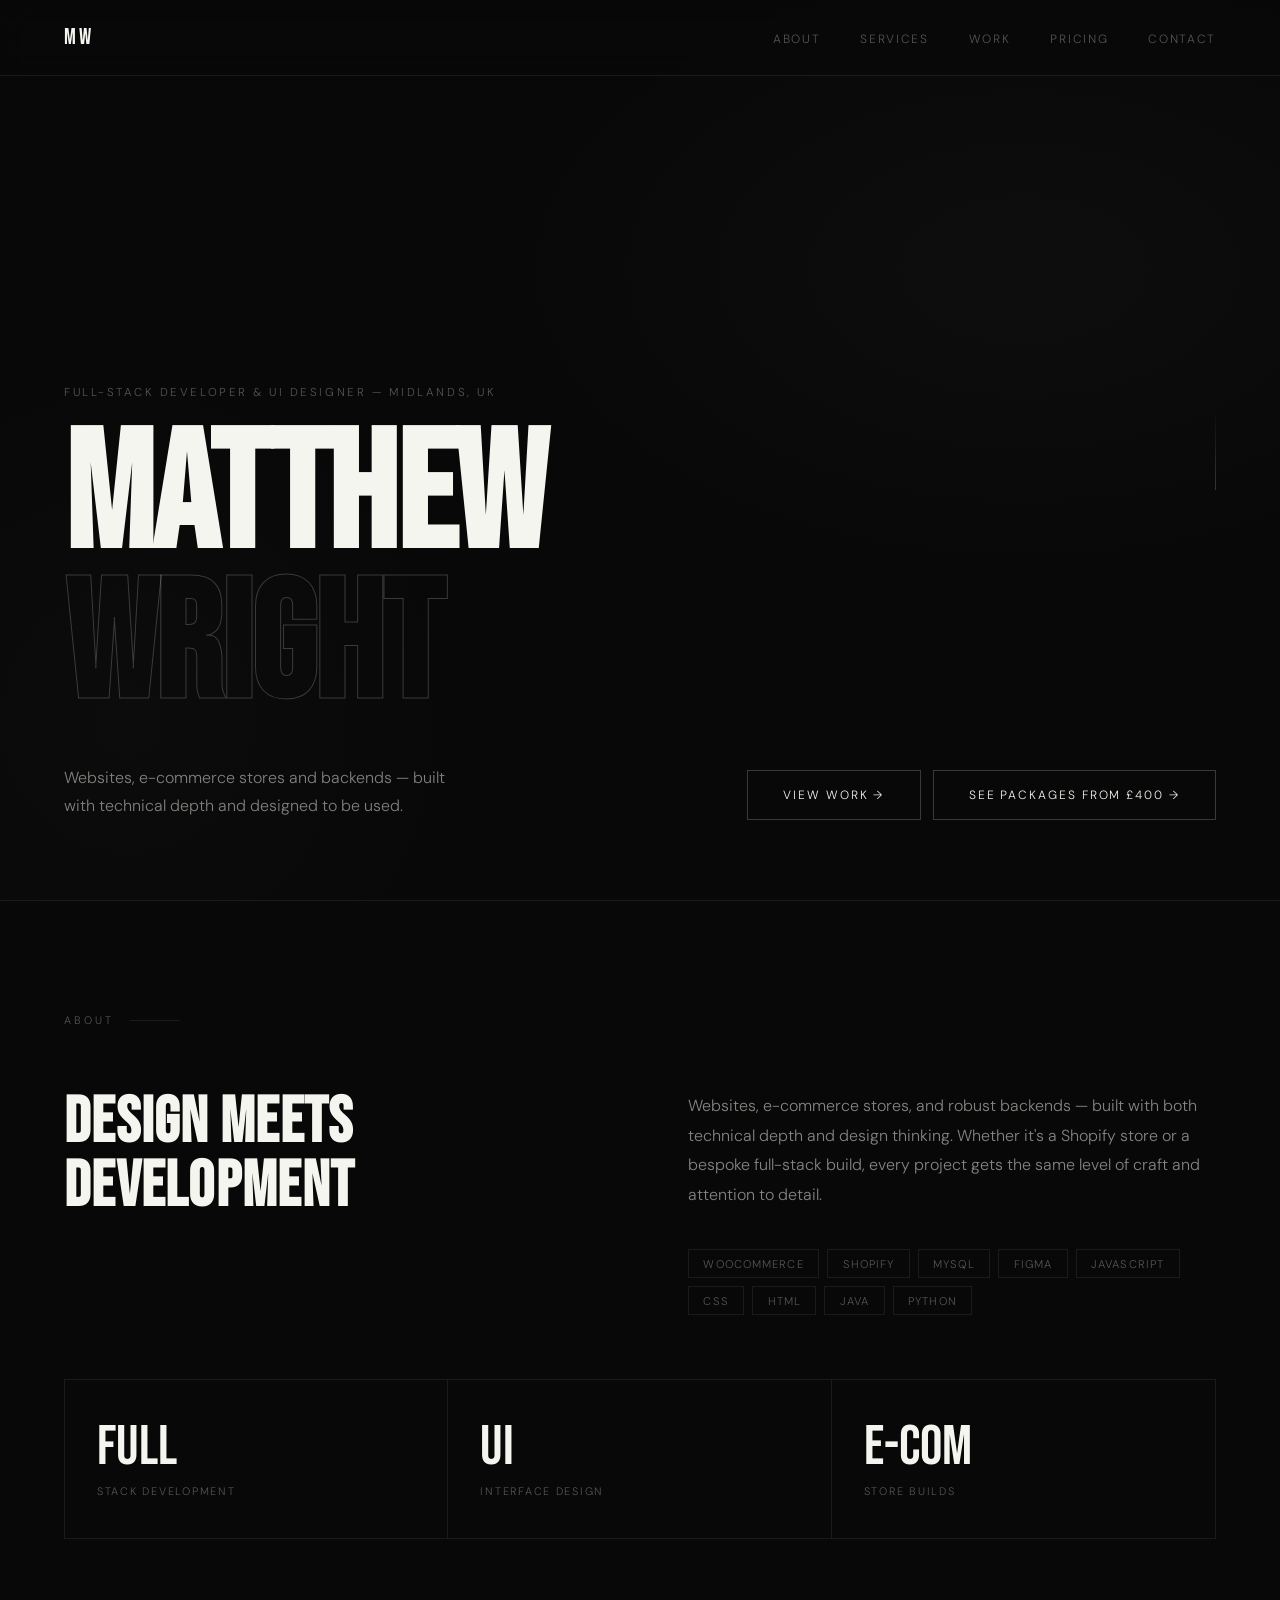
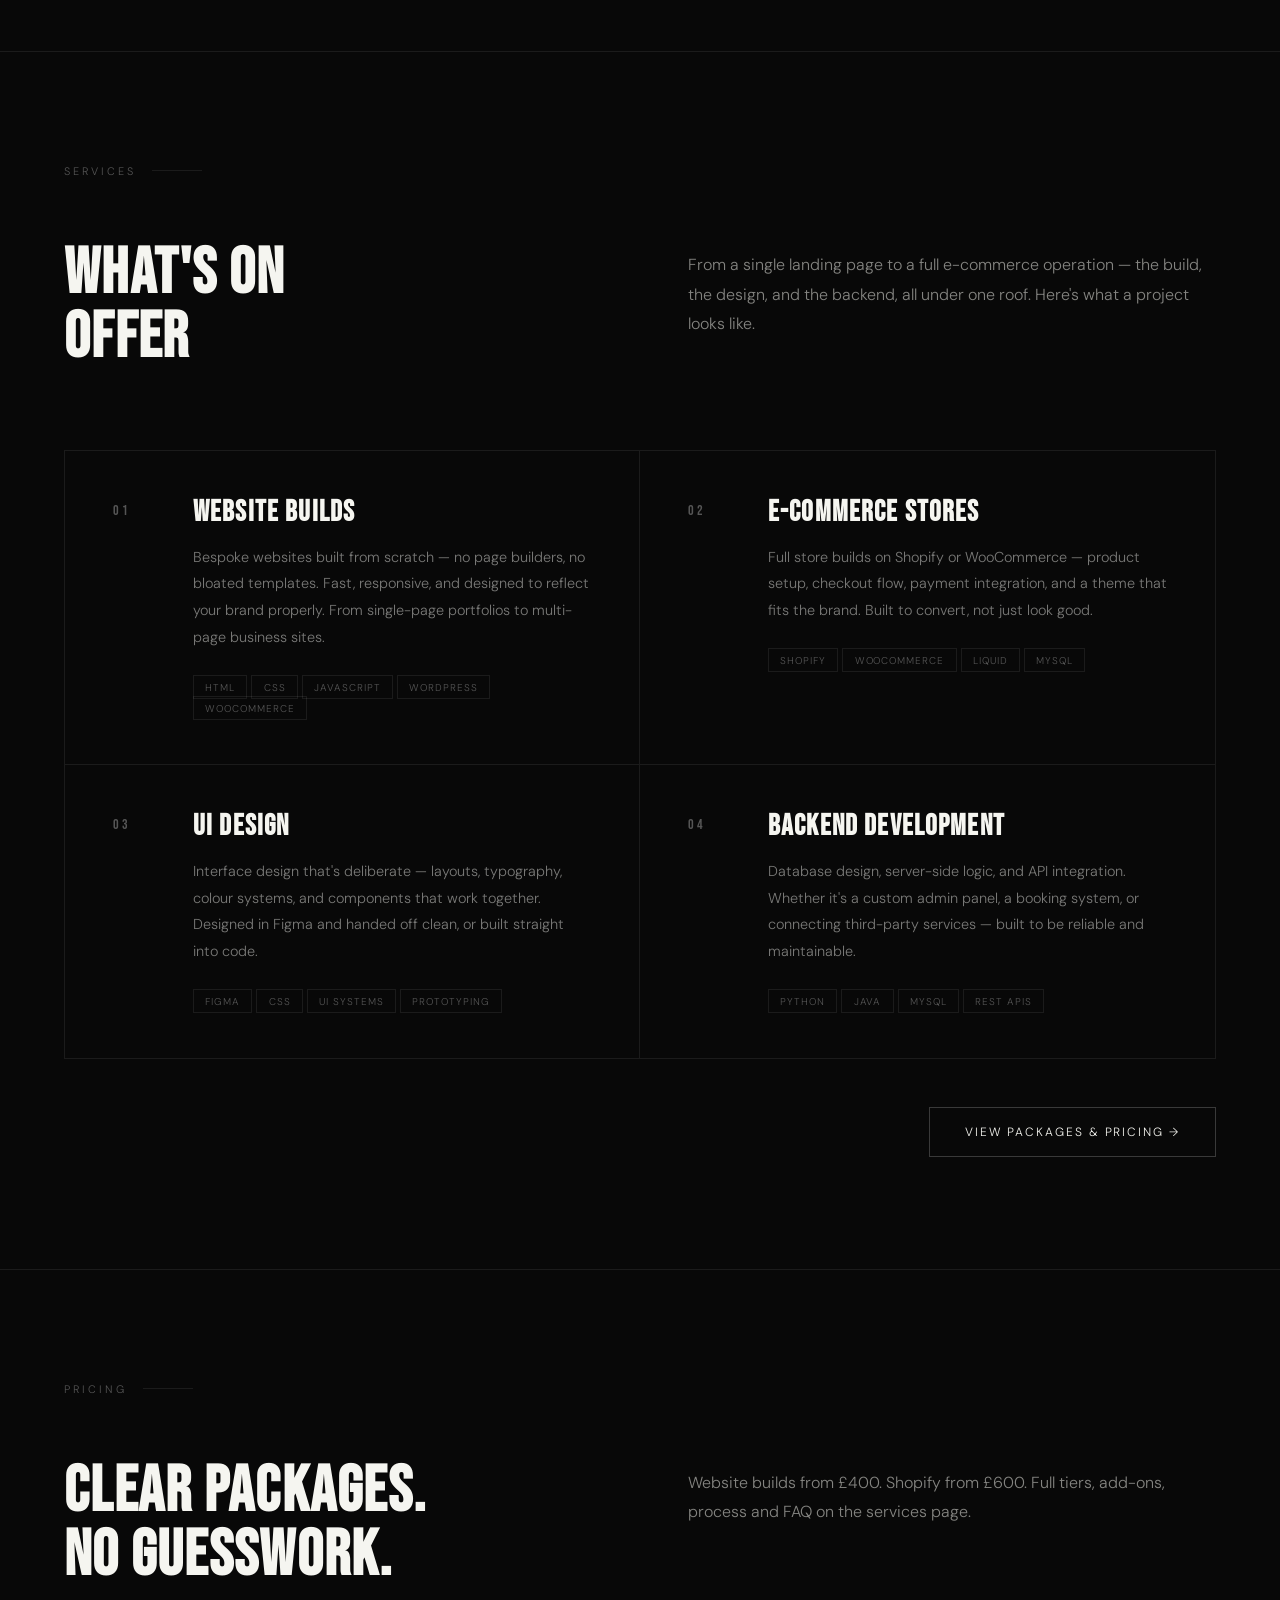
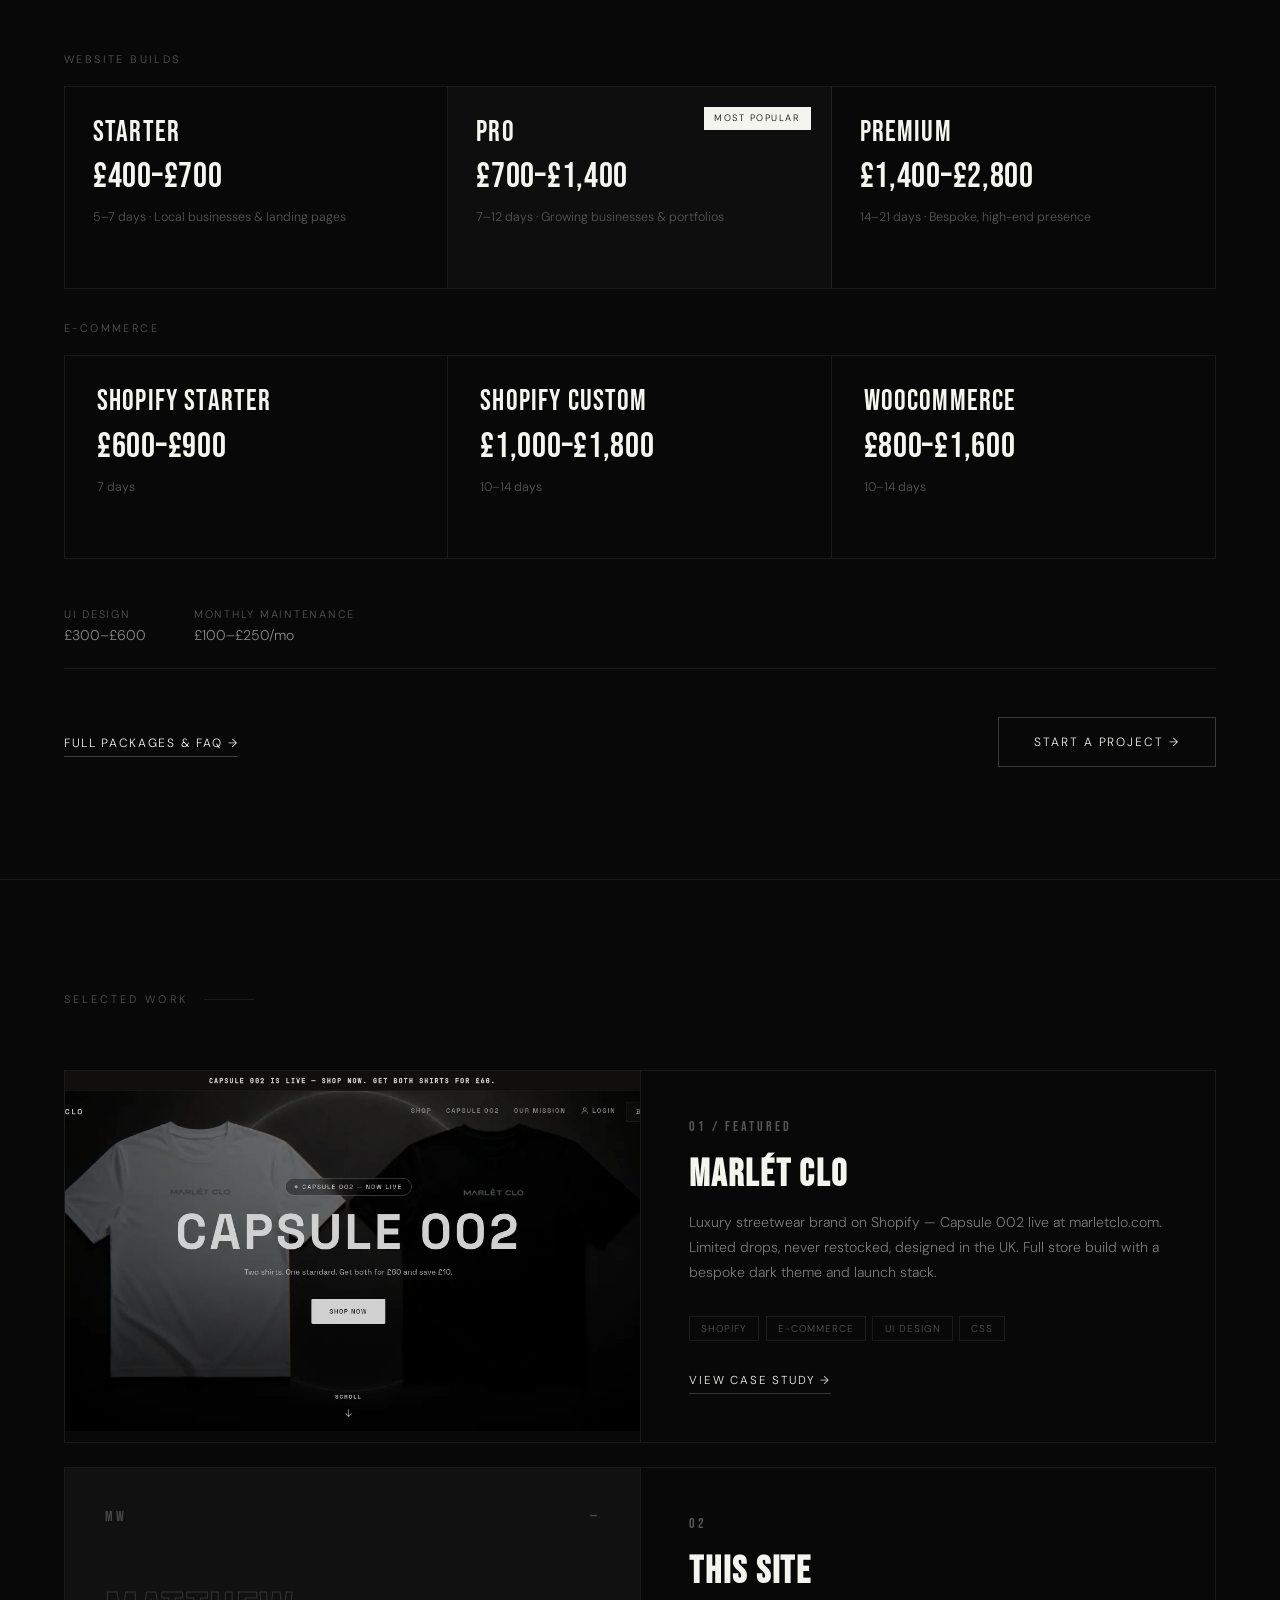
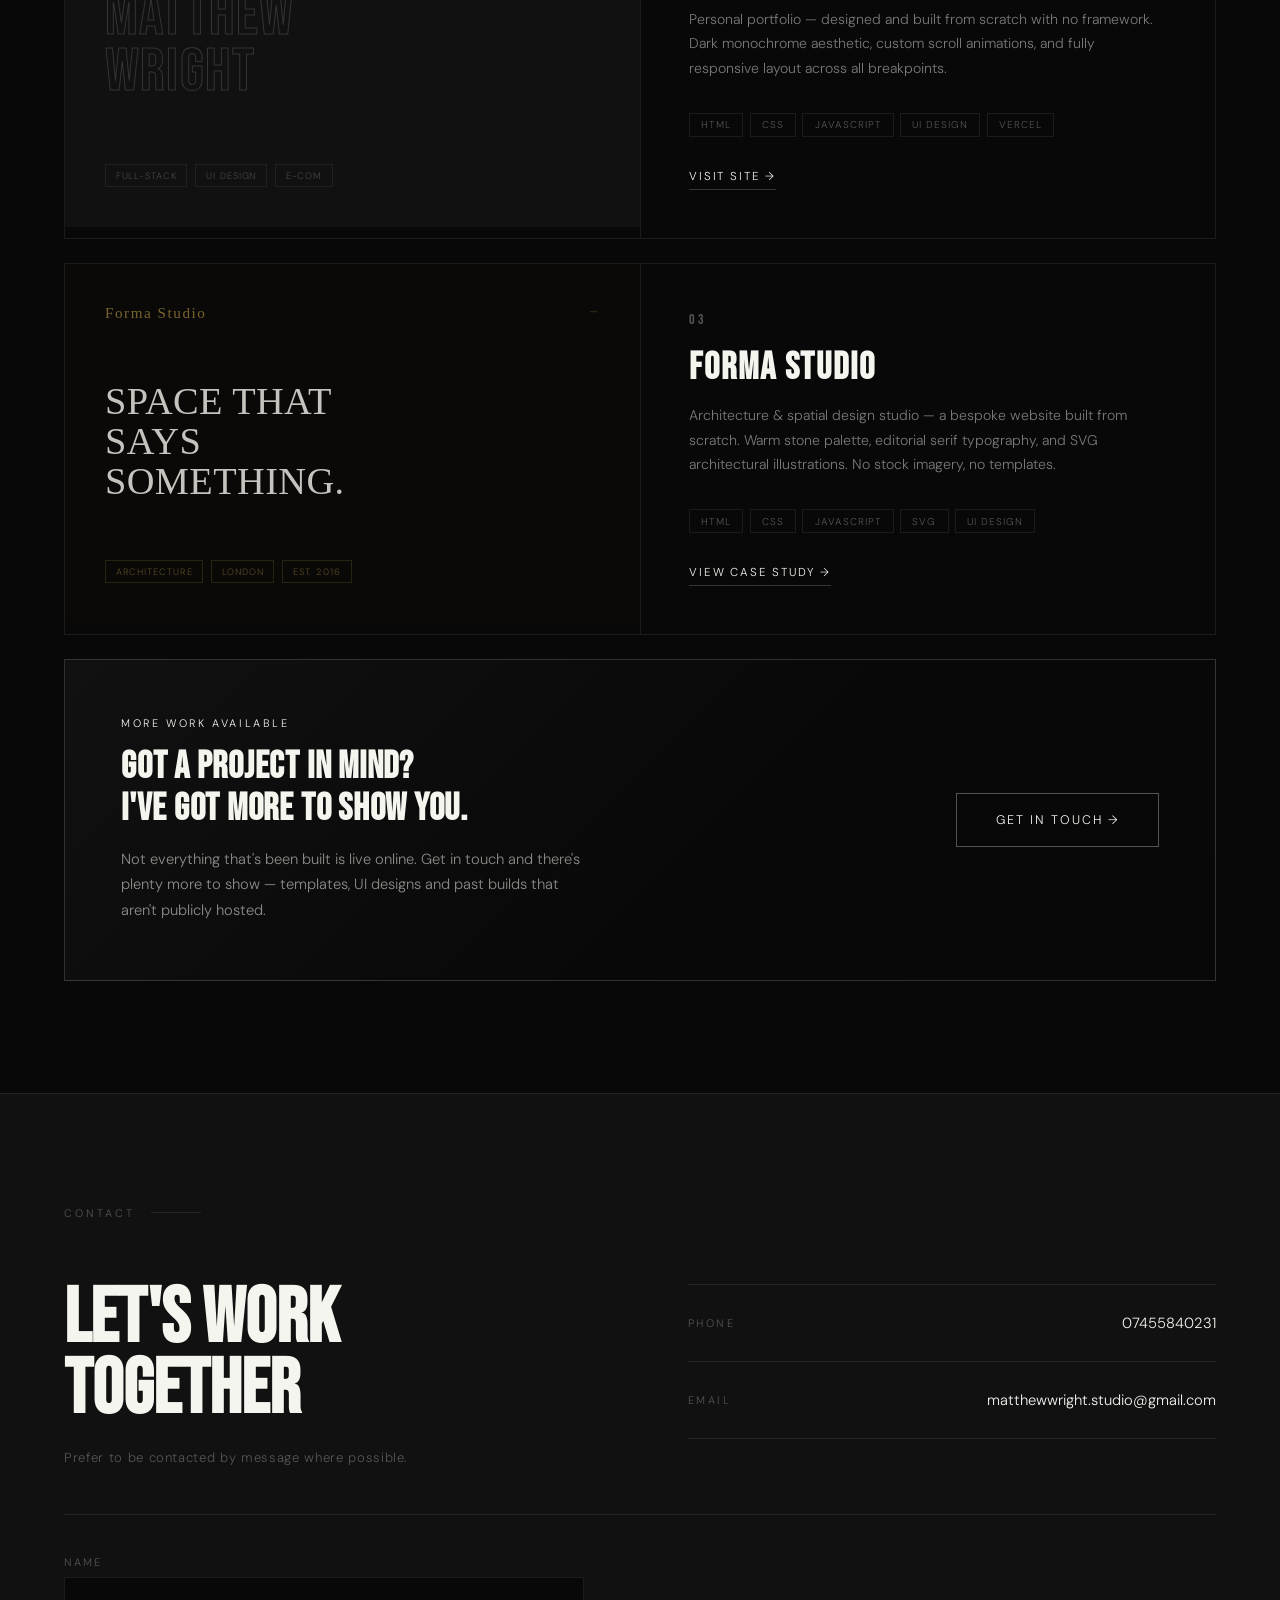
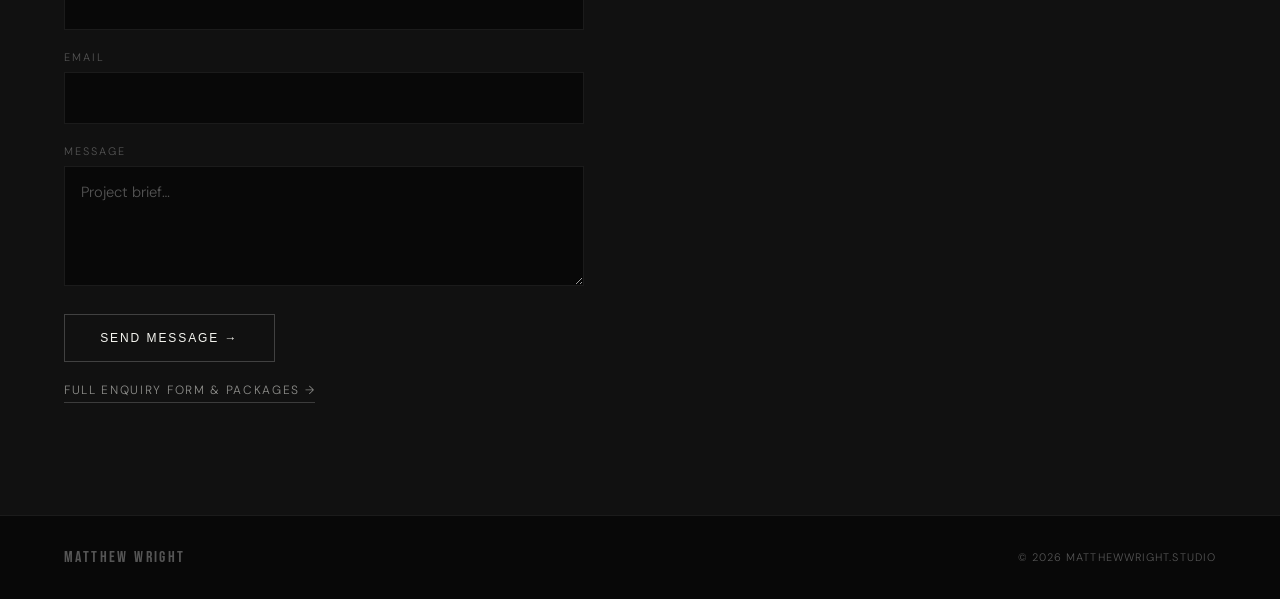
==== commit a75b222b: "Add hero packages CTA and Marlét Capsule 002 case study Ship conversion dual CTA above the fold and " ====
--- a/portfolio-main/index.html
+++ b/portfolio-main/index.html
@@ -1,14 +1,148 @@
 <!DOCTYPE html>
-<html lang="en">
+<html lang="en-GB">
 <head>
   <meta charset="UTF-8" />
   <meta name="viewport" content="width=device-width, initial-scale=1.0" />
-  <meta name="description" content="Matthew Wright — Full-Stack Developer & UI Designer based in the Midlands, UK. Building websites, e-commerce stores, backends and interactive interfaces." />
-  <title>Matthew Wright — Full-Stack Developer & UI Designer</title>
+  <meta name="theme-color" content="#080808" />
+  <meta name="color-scheme" content="dark" />
+  <meta name="robots" content="index,follow,max-image-preview:large" />
+  <meta name="googlebot" content="index,follow,max-image-preview:large" />
+  <meta name="author" content="Matthew Wright" />
+  <meta name="geo.region" content="GB-ENG" />
+  <meta name="geo.placename" content="Midlands, United Kingdom" />
+  <meta name="ICBM" content="52.4862, -1.8904" />
+  <meta name="language" content="en-GB" />
+  <link rel="canonical" href="https://matthewwright.studio/" />
+  <link rel="alternate" hreflang="en-GB" href="https://matthewwright.studio/" />
+  <link rel="alternate" hreflang="x-default" href="https://matthewwright.studio/" />
+  <meta name="description" content="Midlands UK full-stack developer and UI designer. Custom websites from £400, Shopify stores from £600. Bespoke builds for local SMEs and lifestyle brands." />
+  <title>Matthew Wright — Full-Stack Developer &amp; UI Designer | Midlands, UK</title>
+  <meta property="og:type" content="website" />
+  <meta property="og:site_name" content="Matthew Wright Studio" />
+  <meta property="og:locale" content="en_GB" />
+  <meta property="og:title" content="Matthew Wright — Full-Stack Developer & UI Designer | Midlands, UK" />
+  <meta property="og:description" content="Midlands UK full-stack developer and UI designer. Custom websites from £400, Shopify stores from £600. Bespoke builds for local SMEs and lifestyle brands." />
+  <meta property="og:url" content="https://matthewwright.studio/" />
+  <meta property="og:image" content="https://matthewwright.studio/marlet-clo.jpg" />
+  <meta property="og:image:alt" content="Marlét Clo Shopify store by Matthew Wright" />
+  <meta name="twitter:card" content="summary_large_image" />
+  <meta name="twitter:title" content="Matthew Wright — Full-Stack Developer & UI Designer | Midlands, UK" />
+  <meta name="twitter:description" content="Midlands UK full-stack developer and UI designer. Custom websites from £400, Shopify stores from £600. Bespoke builds for local SMEs and lifestyle brands." />
+  <meta name="twitter:image" content="https://matthewwright.studio/marlet-clo.jpg" />
+  <link rel="icon" href="/favicon.svg" type="image/svg+xml" />
+  <link rel="apple-touch-icon" href="/favicon.svg" />
+  <link rel="manifest" href="/site.webmanifest" />
   <link rel="preconnect" href="https://fonts.googleapis.com" />
   <link rel="preconnect" href="https://fonts.gstatic.com" crossorigin />
   <link href="https://fonts.googleapis.com/css2?family=Bebas+Neue&family=DM+Sans:ital,opsz,wght@0,9..40,300;0,9..40,400;0,9..40,500;1,9..40,300&display=swap" rel="stylesheet" />
   <link rel="stylesheet" href="style.css" />
+  <script type="application/ld+json">
+{
+  "@context": "https://schema.org",
+  "@graph": [
+    {
+      "@type": [
+        "Person",
+        "ProfessionalService"
+      ],
+      "@id": "https://matthewwright.studio/#person",
+      "name": "Matthew Wright",
+      "url": "https://matthewwright.studio/",
+      "image": "https://matthewwright.studio/marlet-clo.jpg",
+      "email": "matthewwright.studio@gmail.com",
+      "telephone": "+447455840231",
+      "jobTitle": "Full-Stack Developer & UI Designer",
+      "description": "Full-stack developer and UI designer based in the Midlands, UK. Custom websites, Shopify and WooCommerce stores, and UI design.",
+      "areaServed": [
+        {
+          "@type": "AdministrativeArea",
+          "name": "Midlands"
+        },
+        {
+          "@type": "Country",
+          "name": "United Kingdom"
+        }
+      ],
+      "address": {
+        "@type": "PostalAddress",
+        "addressRegion": "West Midlands",
+        "addressCountry": "GB"
+      },
+      "sameAs": [
+        "https://matthewwright.studio/",
+        "https://www.instagram.com/matthewwright.studio/",
+        "https://github.com/m27w"
+      ],
+      "knowsAbout": [
+        "Web design",
+        "Shopify",
+        "WooCommerce",
+        "UI design",
+        "Full-stack development"
+      ],
+      "priceRange": "£400–£2,800",
+      "hasOfferCatalog": {
+        "@type": "OfferCatalog",
+        "name": "Website and e-commerce packages",
+        "itemListElement": [
+          {
+            "@type": "Offer",
+            "name": "Starter website",
+            "price": "400",
+            "priceCurrency": "GBP",
+            "url": "https://matthewwright.studio/services.html"
+          },
+          {
+            "@type": "Offer",
+            "name": "Pro website",
+            "price": "700",
+            "priceCurrency": "GBP",
+            "url": "https://matthewwright.studio/services.html"
+          },
+          {
+            "@type": "Offer",
+            "name": "Premium website",
+            "price": "1400",
+            "priceCurrency": "GBP",
+            "url": "https://matthewwright.studio/services.html"
+          },
+          {
+            "@type": "Offer",
+            "name": "Shopify Starter",
+            "price": "600",
+            "priceCurrency": "GBP",
+            "url": "https://matthewwright.studio/services.html"
+          }
+        ]
+      }
+    },
+    {
+      "@type": "WebSite",
+      "@id": "https://matthewwright.studio/#website",
+      "url": "https://matthewwright.studio/",
+      "name": "Matthew Wright Studio",
+      "inLanguage": "en-GB",
+      "publisher": {
+        "@id": "https://matthewwright.studio/#person"
+      }
+    }
+  ]
+}
+  </script>
+  <script type="application/ld+json">
+{
+  "@context": "https://schema.org",
+  "@type": "BreadcrumbList",
+  "itemListElement": [
+    {
+      "@type": "ListItem",
+      "position": 1,
+      "name": "Home",
+      "item": "https://matthewwright.studio/"
+    }
+  ]
+}
+  </script>
 </head>
 <body>
 
@@ -50,7 +184,10 @@
       </h1>
       <div class="hero-sub">
         <p class="hero-desc">Websites, e-commerce stores and backends — built with technical depth and designed to be used.</p>
-        <a href="#projects" class="hero-cta">View Work →</a>
+        <div class="hero-ctas">
+          <a href="#projects" class="hero-cta">View Work →</a>
+          <a href="#pricing" class="hero-cta hero-cta--ghost">See packages from £400 →</a>
+        </div>
       </div>
     </div>
   </section>
@@ -235,9 +372,9 @@
           <source srcset="marlet-clo.webp" type="image/webp" />
           <img
             src="marlet-clo.jpg"
-            alt="Marlét Clo — Luxury streetwear Shopify store"
-            width="1920"
-            height="944"
+            alt="Marlét Clo — Capsule 002 live Shopify store"
+            width="1280"
+            height="656"
             loading="lazy"
             decoding="async"
           />
@@ -246,7 +383,7 @@
       <div class="project-info">
         <p class="project-num">01 / Featured</p>
         <h3 class="project-name">Marlét Clo</h3>
-        <p class="project-desc">Luxury streetwear brand — debut headwear capsule drop with a dark, minimal, high-end aesthetic. Full Shopify store build with a bespoke theme tailored to the brand's identity.</p>
+        <p class="project-desc">Luxury streetwear brand on Shopify — Capsule 002 live at marletclo.com. Limited drops, never restocked, designed in the UK. Full store build with a bespoke dark theme and launch stack.</p>
         <div class="project-tags">
           <span class="project-tag">Shopify</span>
           <span class="project-tag">E-Commerce</span>
--- a/portfolio-main/style.css
+++ b/portfolio-main/style.css
@@ -229,6 +229,24 @@
   animation: fadeUp 0.8s ease 0.45s both;
 }
 
+.hero-ctas {
+  display: flex;
+  flex-wrap: wrap;
+  gap: 0.75rem;
+  justify-content: flex-end;
+}
+
+.hero-cta--ghost {
+  background: transparent;
+  color: var(--white);
+  border: 1px solid rgba(255, 255, 255, 0.28);
+}
+
+.hero-cta--ghost:hover {
+  background: rgba(255, 255, 255, 0.08);
+  color: var(--white);
+}
+
 .hero-desc {
   max-width: 400px;
   font-size: 1rem;
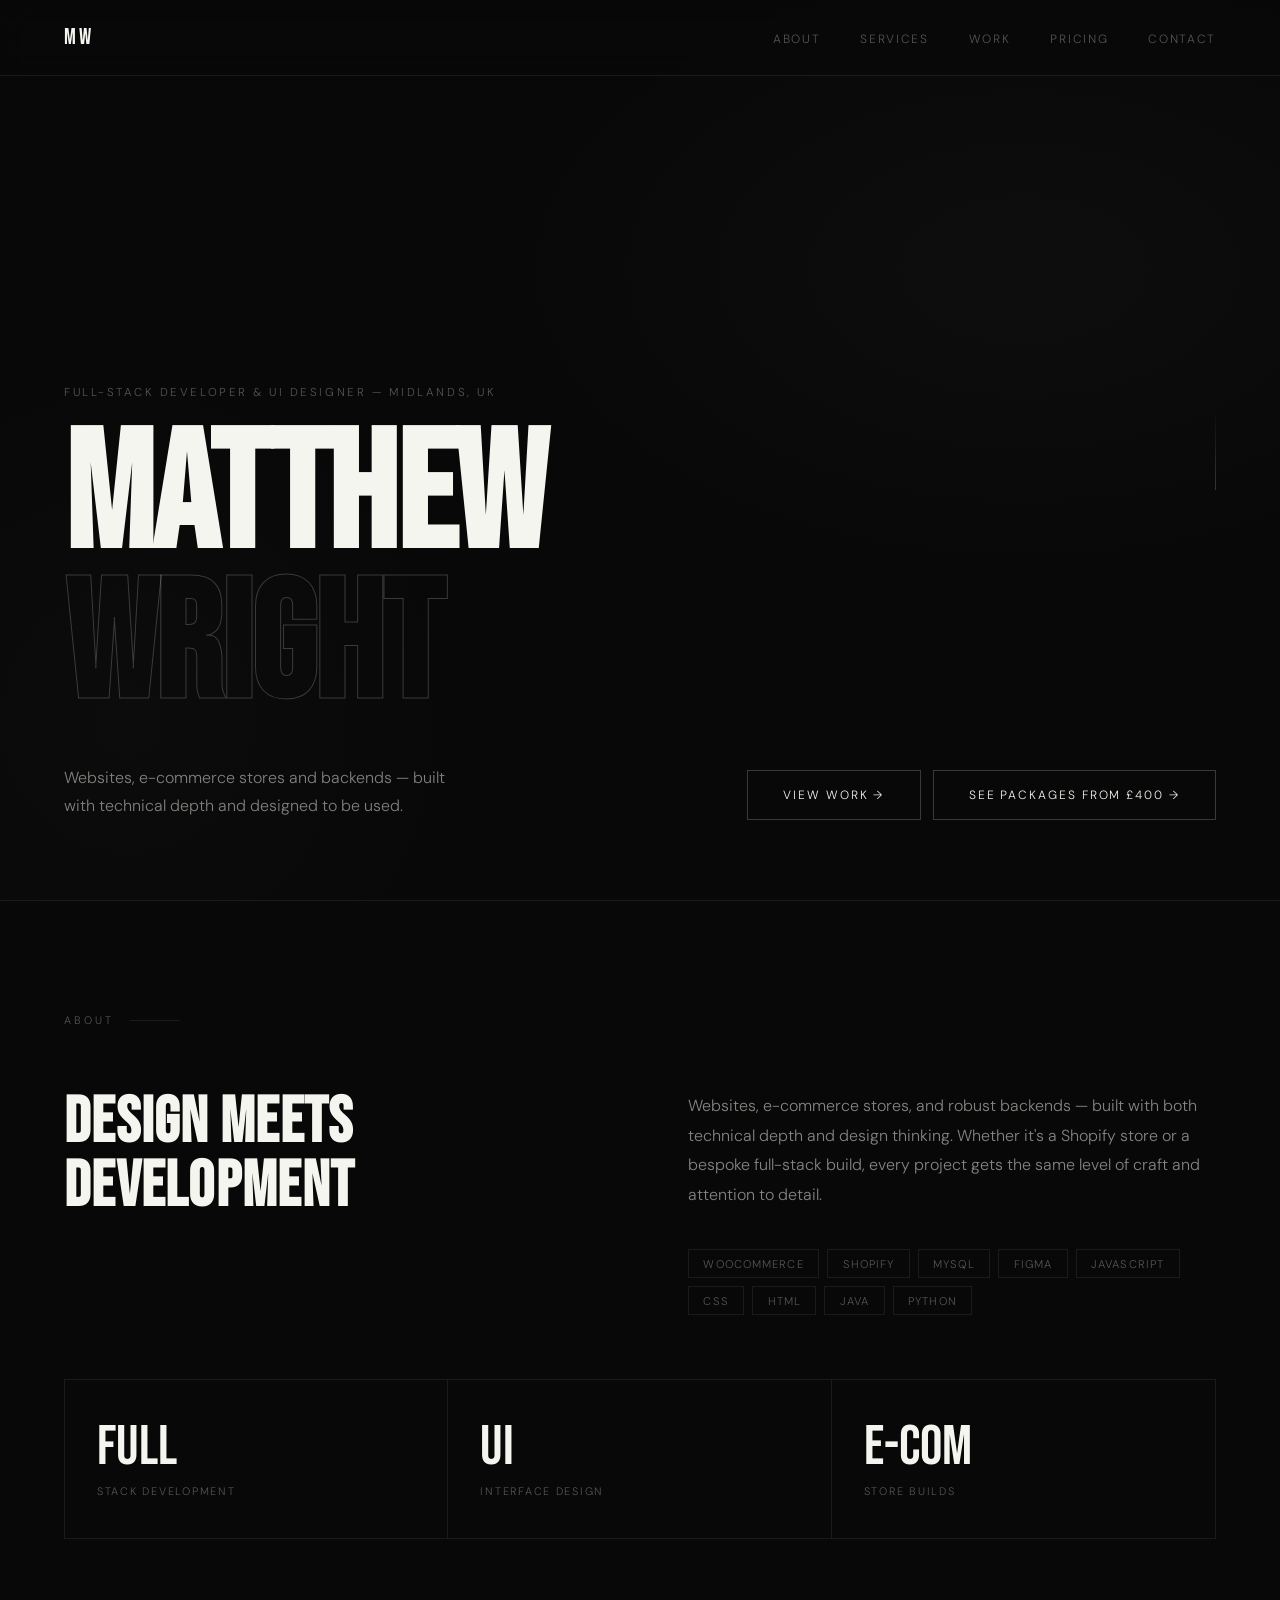
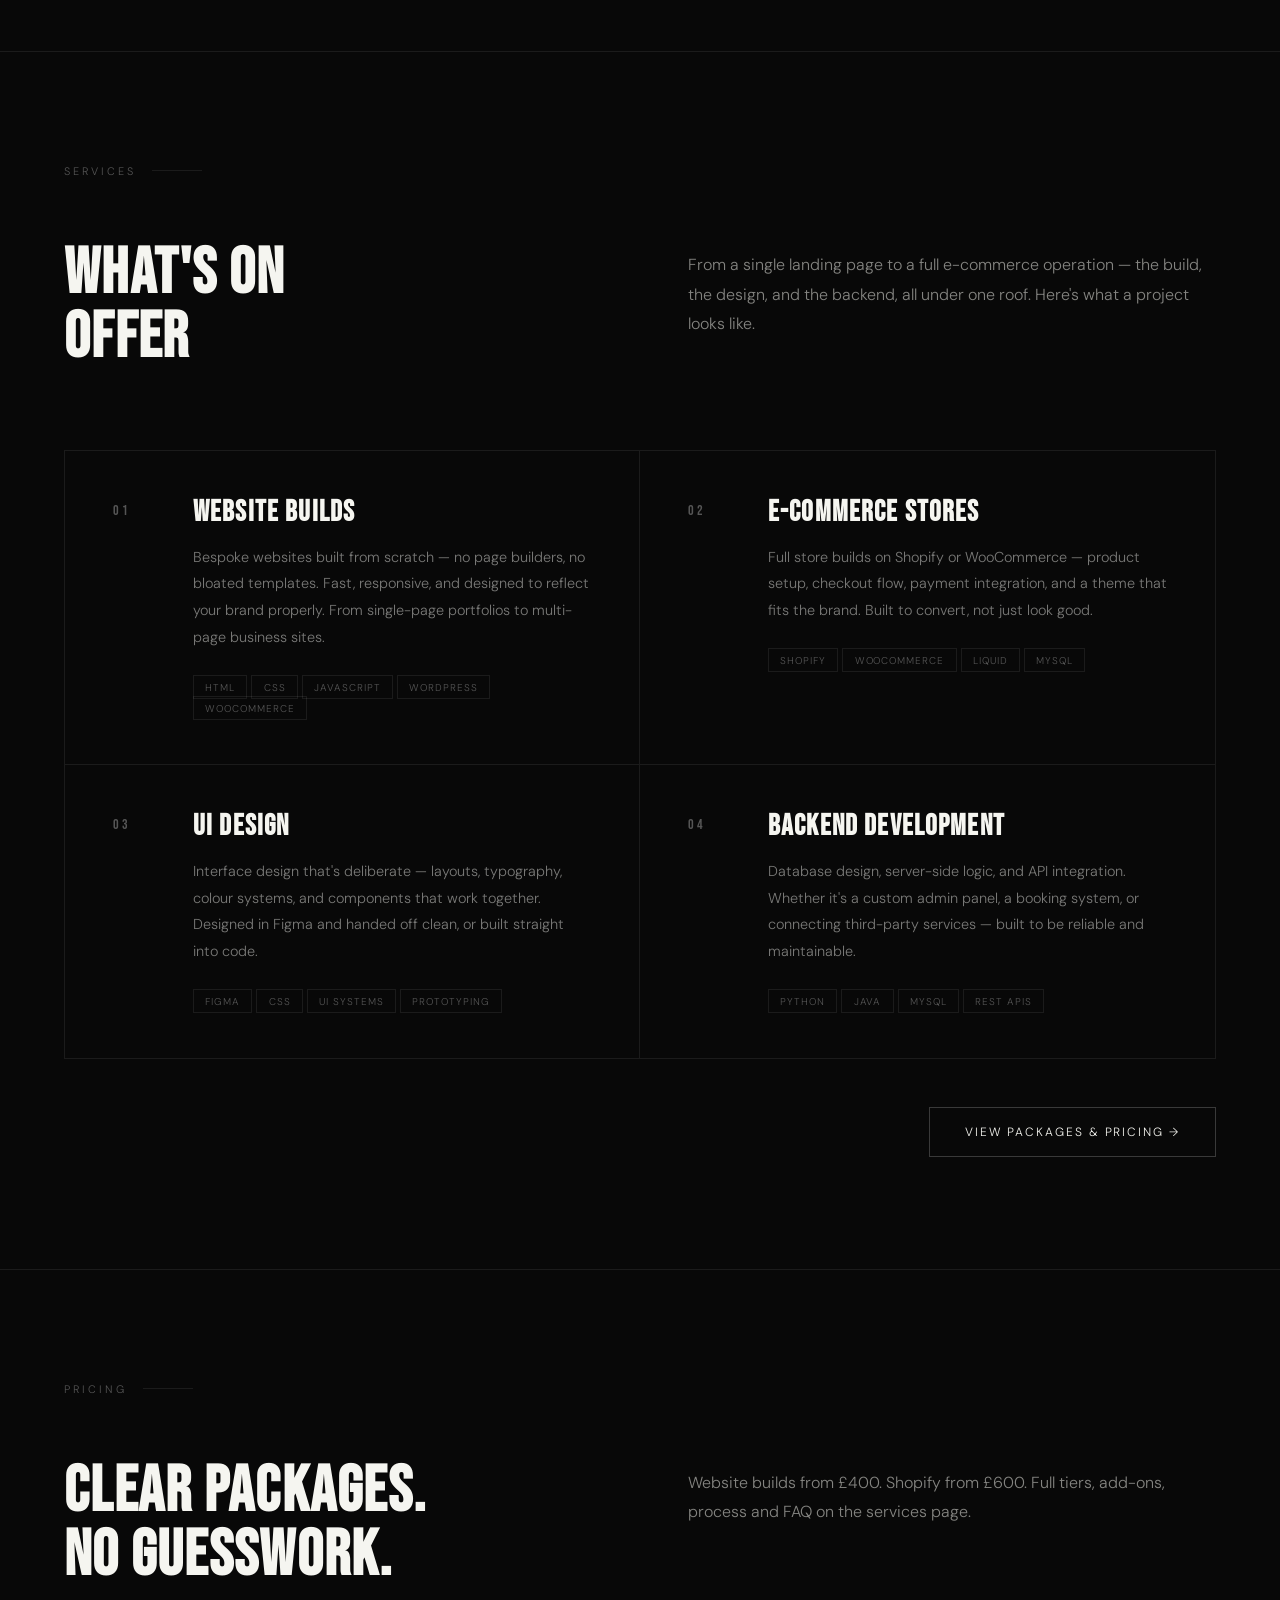
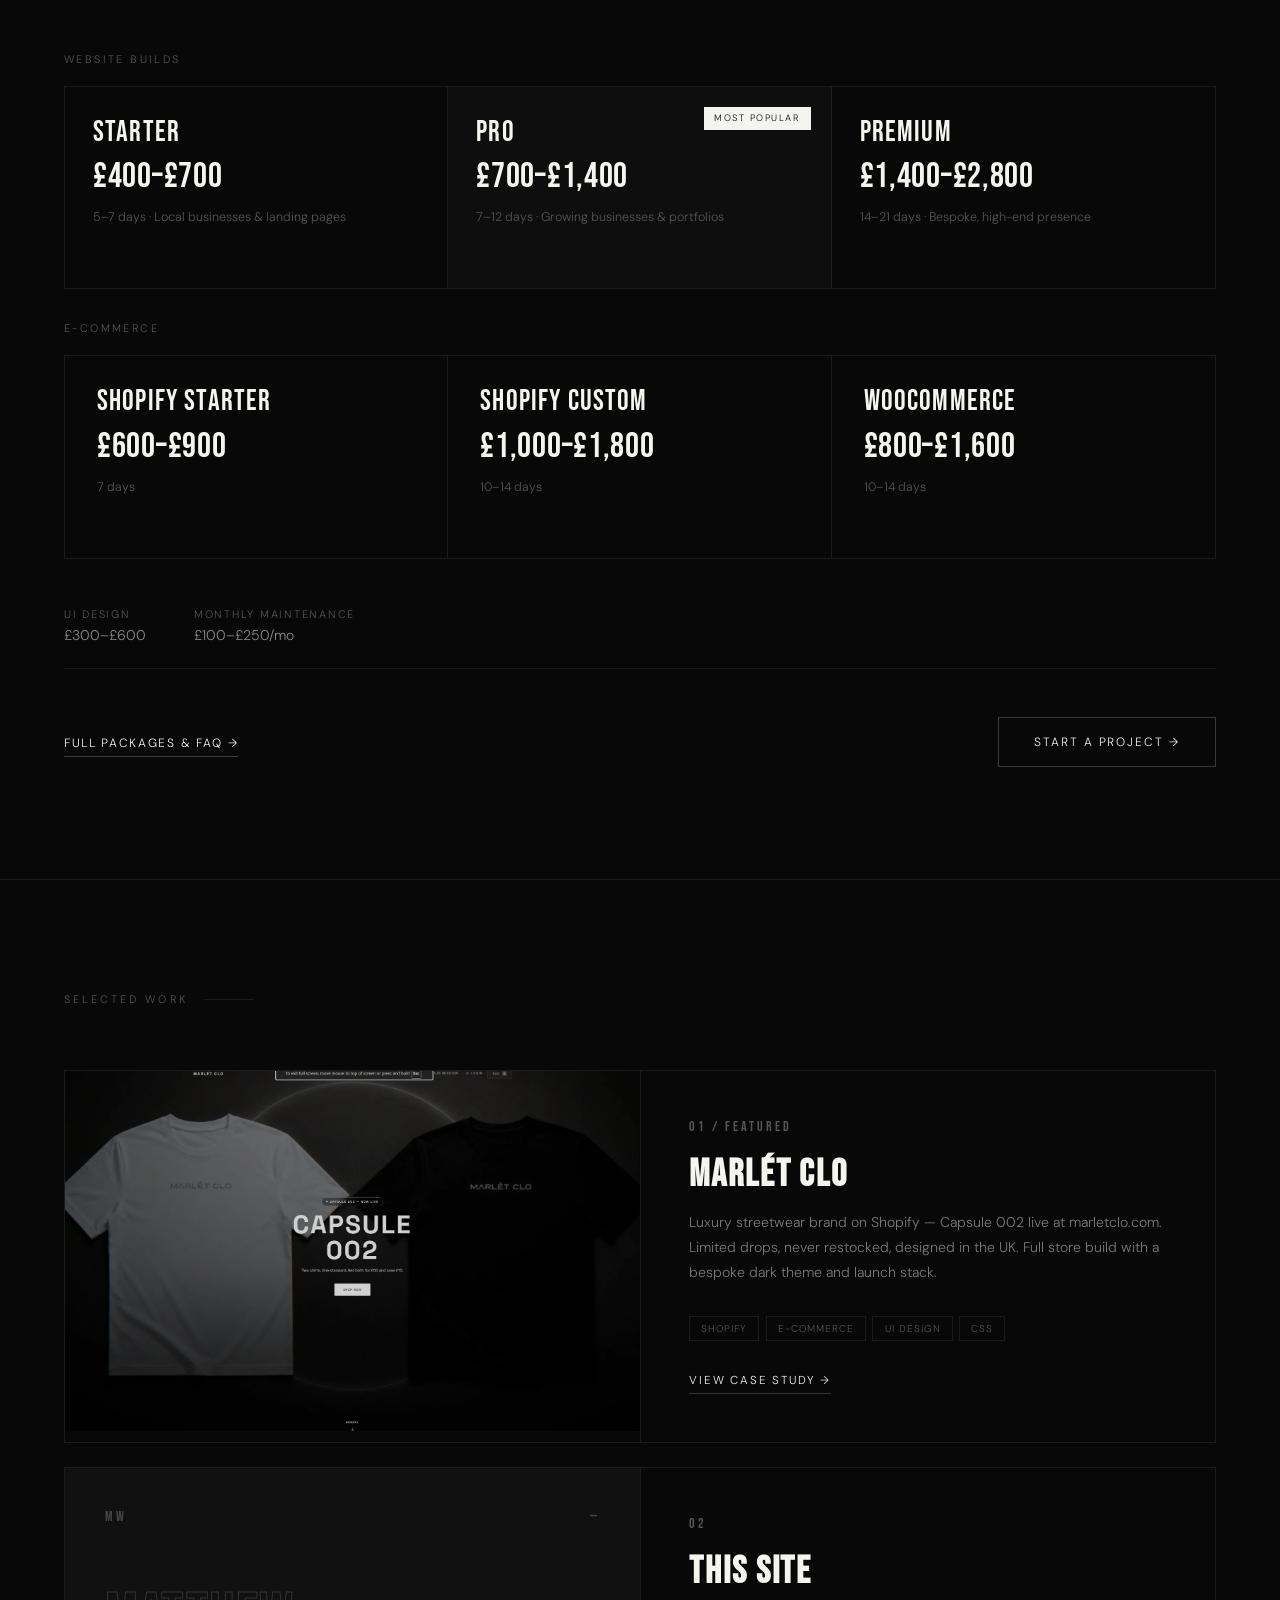
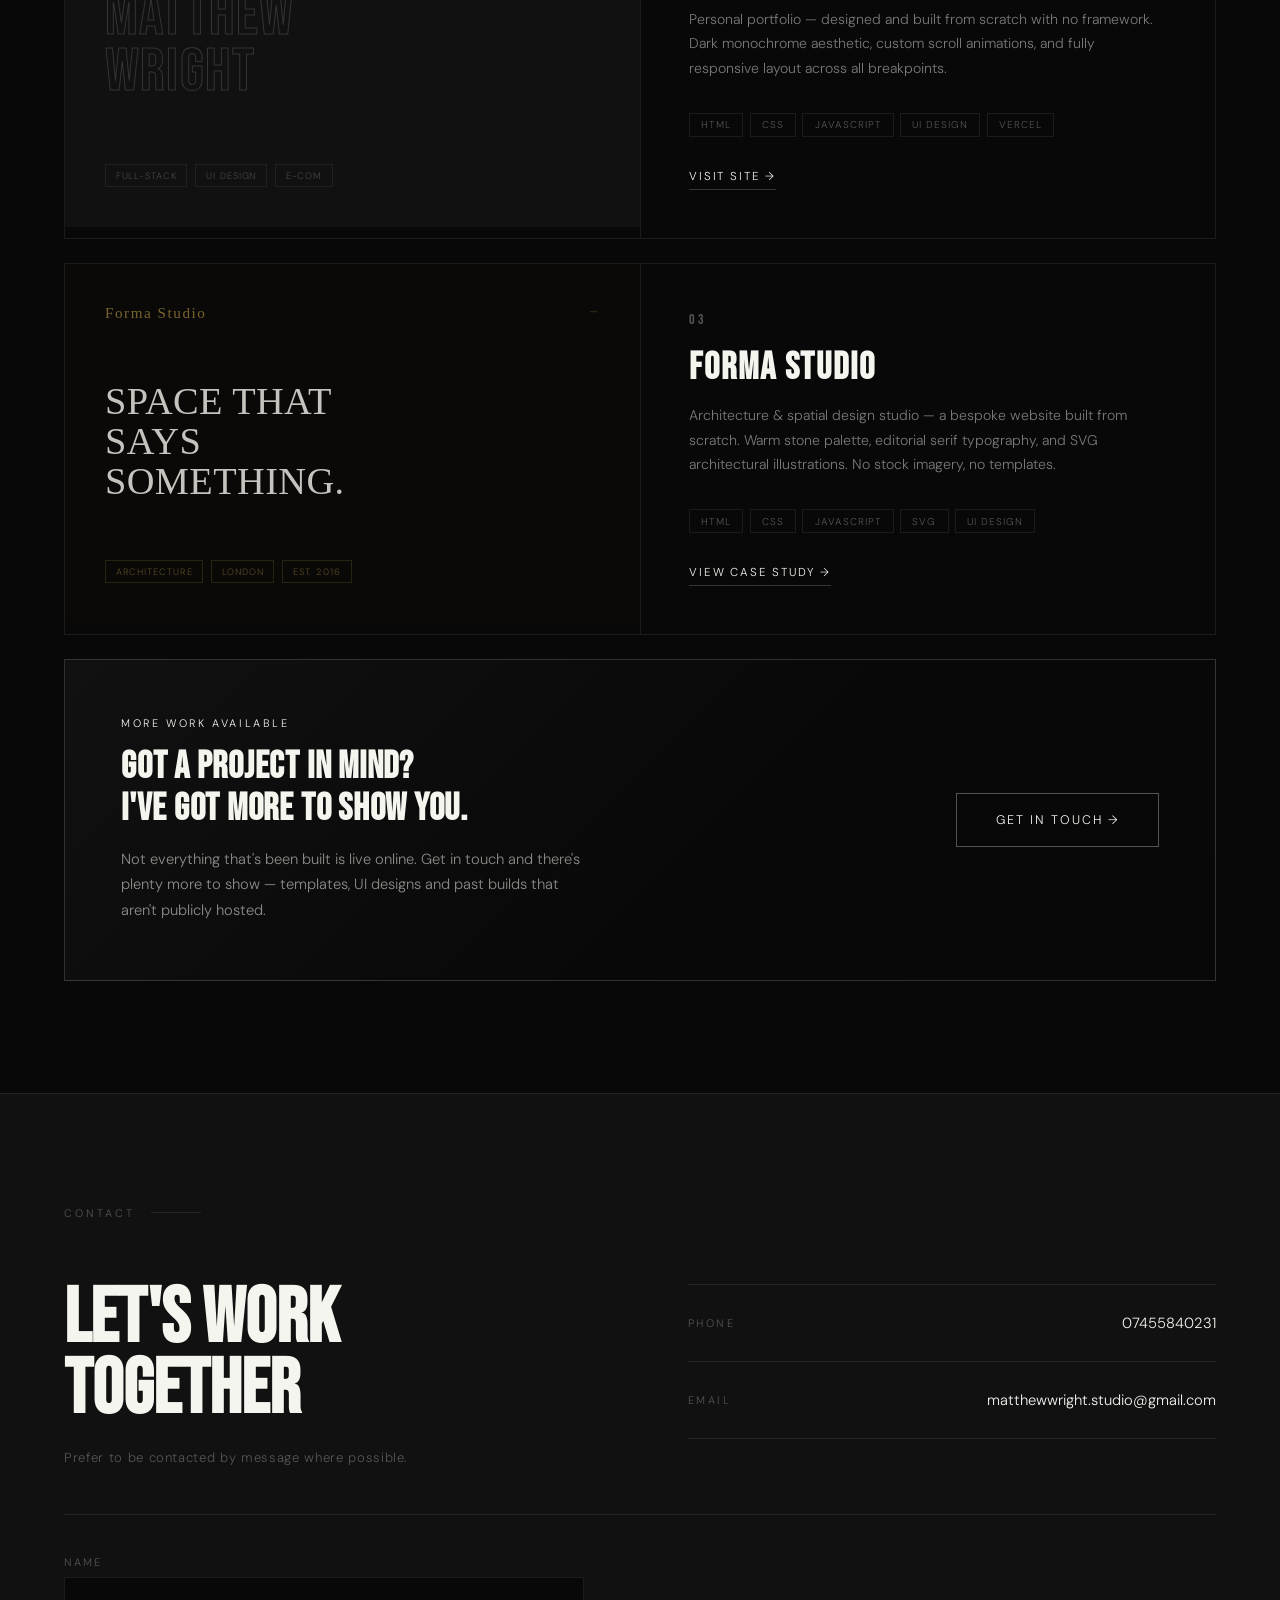
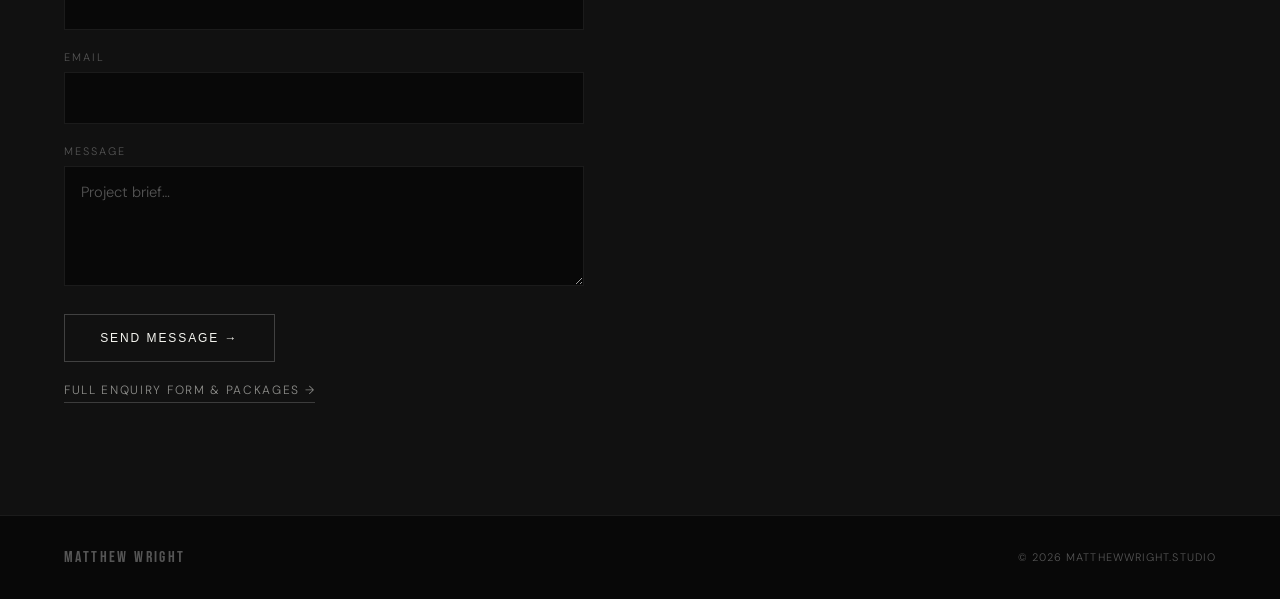
==== commit 444ac673: "Refresh Marlét hero with higher-res Capsule 002 crop Replace homepage and case study storefront imag" ====
--- a/portfolio-main/index.html
+++ b/portfolio-main/index.html
@@ -143,6 +143,14 @@
   ]
 }
   </script>
+  <!-- Google tag (gtag.js) -->
+  <script async src="https://www.googletagmanager.com/gtag/js?id=G-S1R56M439S"></script>
+  <script>
+    window.dataLayer = window.dataLayer || [];
+    function gtag(){dataLayer.push(arguments);}
+    gtag('js', new Date());
+    gtag('config', 'G-S1R56M439S');
+  </script>
 </head>
 <body>
 
@@ -373,8 +381,8 @@
           <img
             src="marlet-clo.jpg"
             alt="Marlét Clo — Capsule 002 live Shopify store"
-            width="1280"
-            height="656"
+            width="1920"
+            height="1015"
             loading="lazy"
             decoding="async"
           />
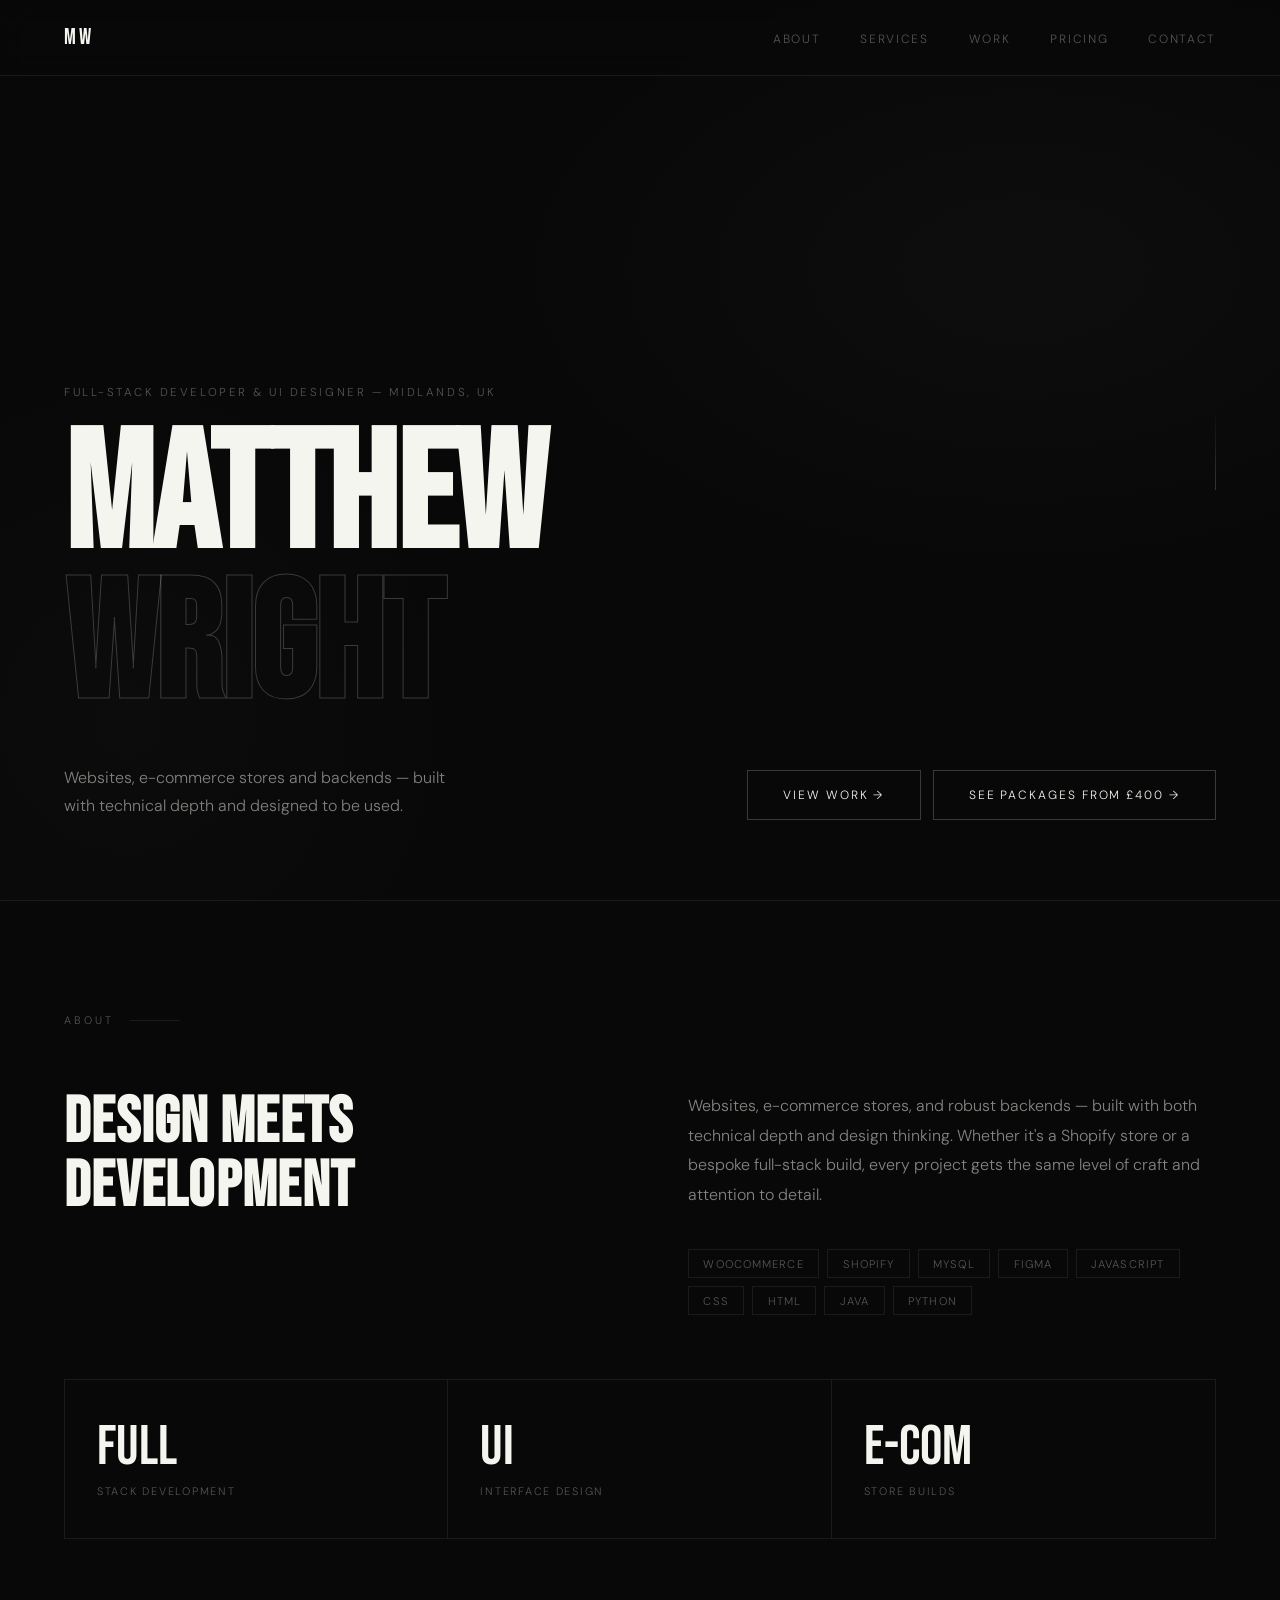
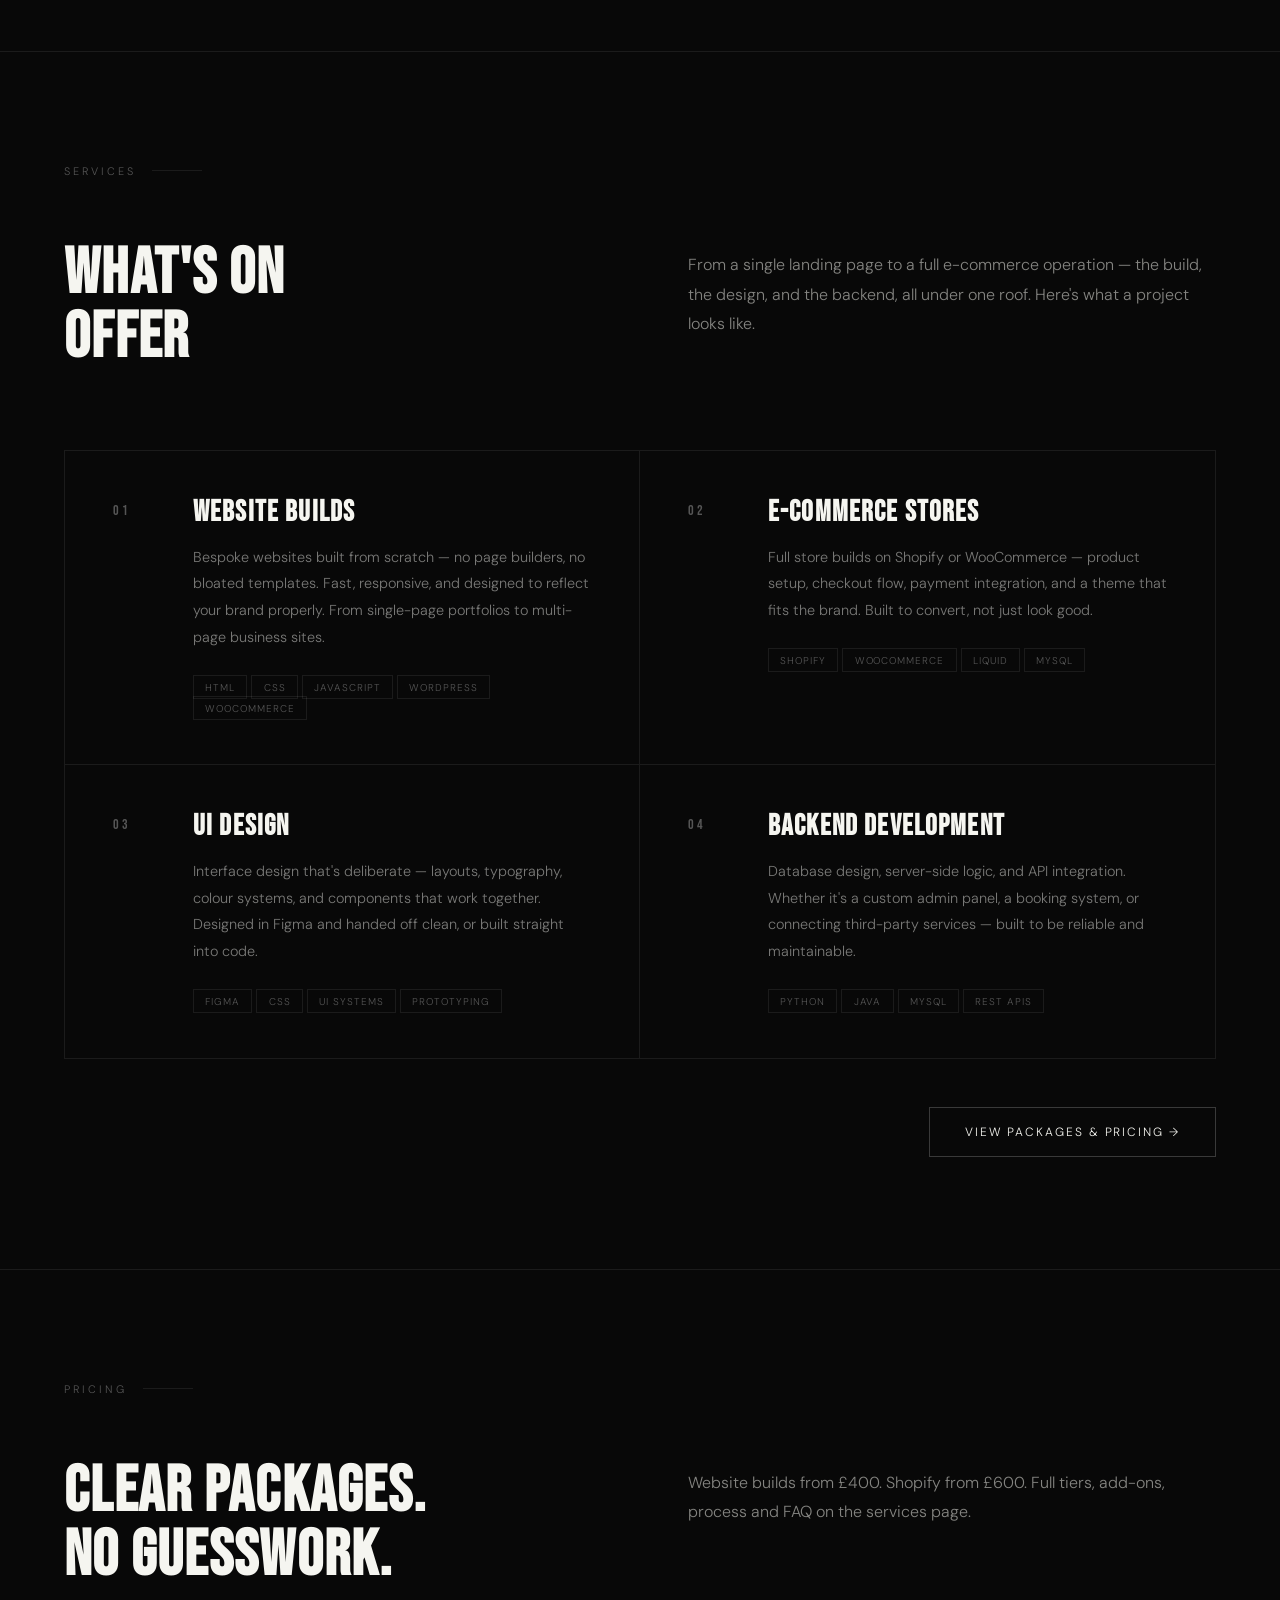
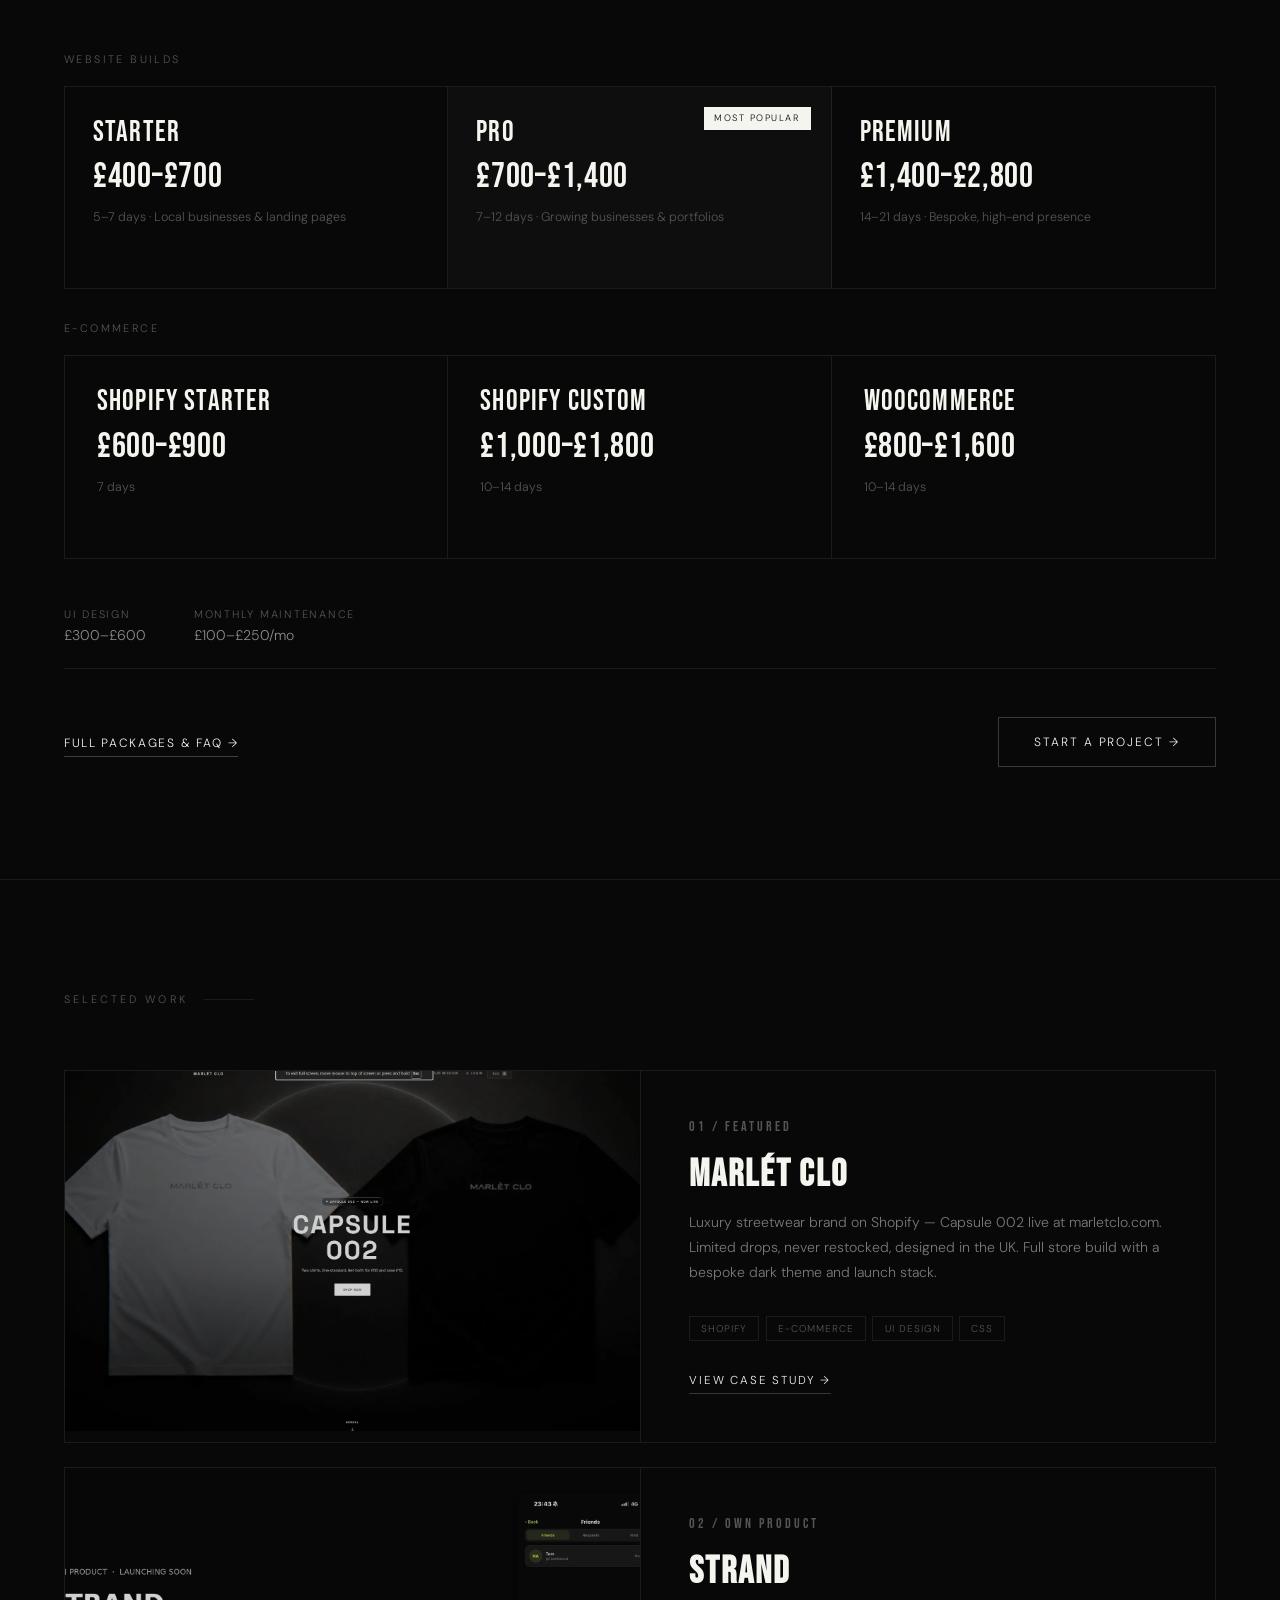
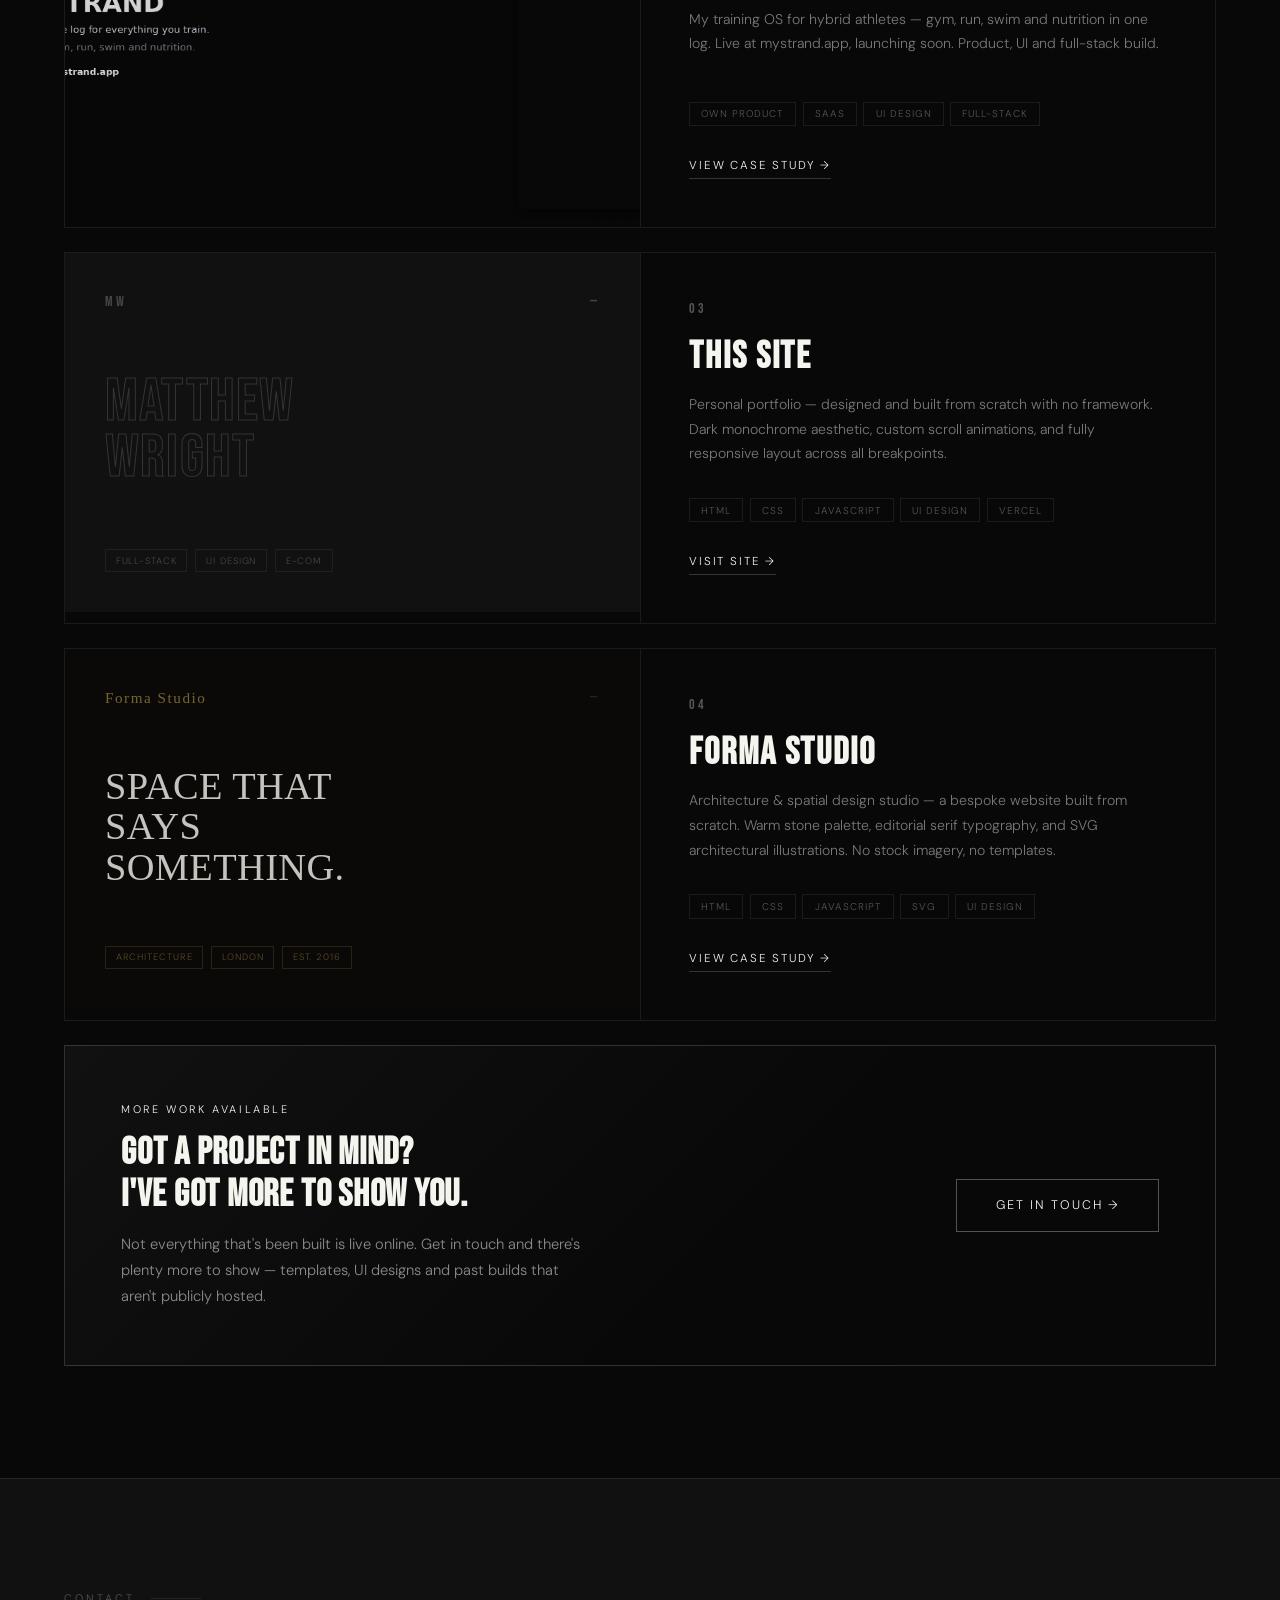
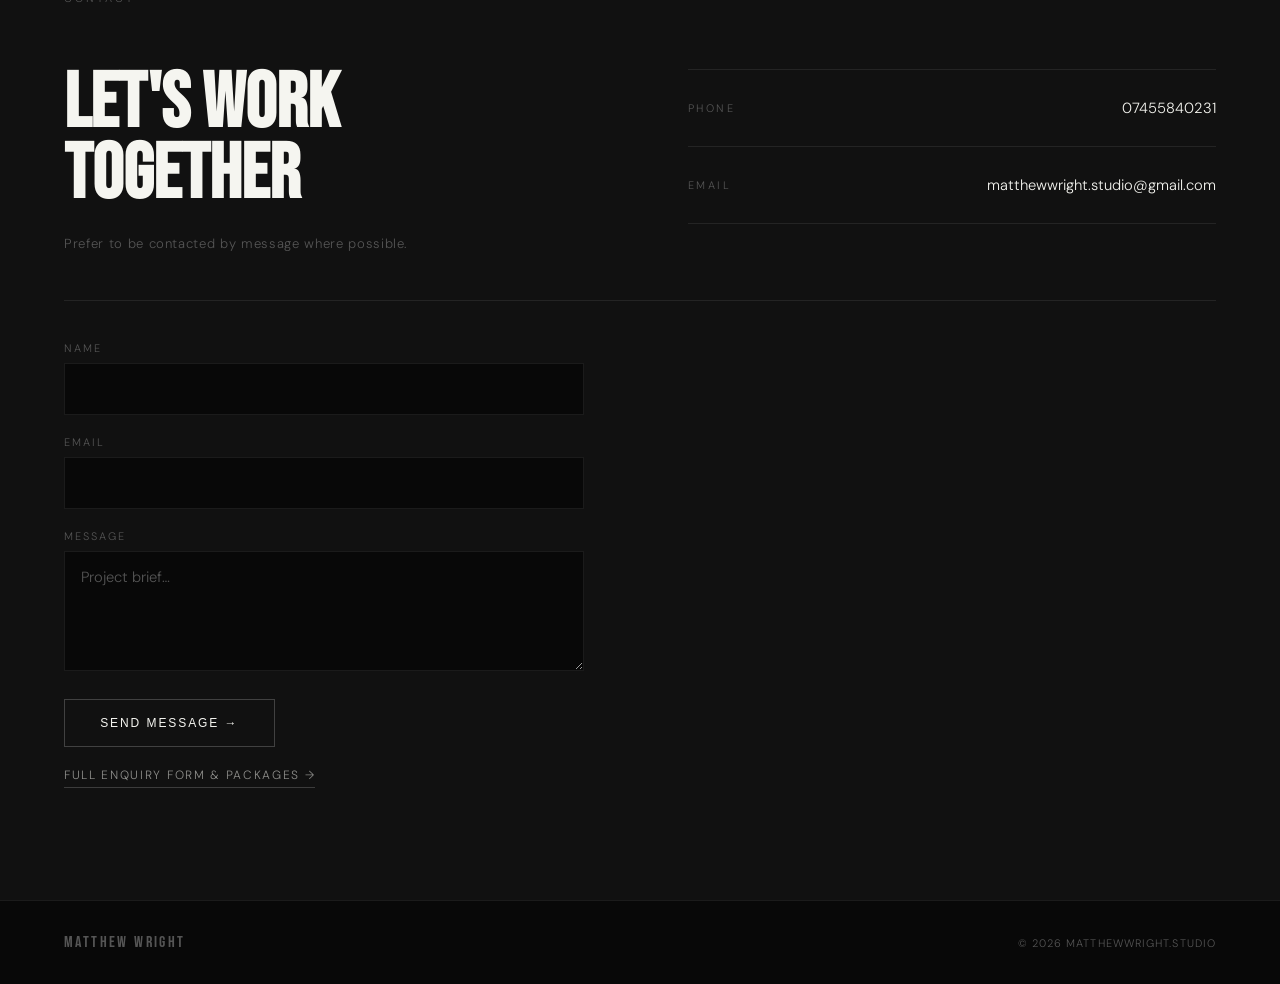
==== commit c90254cd: "Add Strand (mystrand.app) as own-product portfolio work Case study page, Selected Work card, sitemap" ====
--- a/portfolio-main/index.html
+++ b/portfolio-main/index.html
@@ -402,7 +402,37 @@
       </div>
     </a>
 
-    <!-- Project 02 -->
+
+    <!-- Project 02 — Strand (own product) -->
+    <a href="strand.html" class="project-main reveal">
+      <div class="project-img">
+        <picture>
+          <source srcset="strand.webp" type="image/webp" />
+          <img
+            src="strand.jpg"
+            alt="Strand — training OS at mystrand.app"
+            width="1920"
+            height="1015"
+            loading="lazy"
+            decoding="async"
+          />
+        </picture>
+      </div>
+      <div class="project-info">
+        <p class="project-num">02 / Own product</p>
+        <h3 class="project-name">Strand</h3>
+        <p class="project-desc">My training OS for hybrid athletes — gym, run, swim and nutrition in one log. Live at mystrand.app, launching soon. Product, UI and full-stack build.</p>
+        <div class="project-tags">
+          <span class="project-tag">Own Product</span>
+          <span class="project-tag">SaaS</span>
+          <span class="project-tag">UI Design</span>
+          <span class="project-tag">Full-Stack</span>
+        </div>
+        <span class="project-link">View Case Study →</span>
+      </div>
+    </a>
+
+    <!-- Project 03 -->
     <a href="https://matthewwright.studio" target="_blank" rel="noopener noreferrer" class="project-main reveal">
       <div class="project-img project-img--self">
         <div class="project-self-preview" aria-hidden="true">
@@ -416,7 +446,7 @@
         </div>
       </div>
       <div class="project-info">
-        <p class="project-num">02</p>
+        <p class="project-num">03</p>
         <h3 class="project-name">This Site</h3>
         <p class="project-desc">Personal portfolio — designed and built from scratch with no framework. Dark monochrome aesthetic, custom scroll animations, and fully responsive layout across all breakpoints.</p>
         <div class="project-tags">
@@ -430,7 +460,7 @@
       </div>
     </a>
 
-    <!-- Project 03 -->
+    <!-- Project 04 -->
     <a href="forma-studio.html" class="project-main reveal">
       <div class="project-img project-img--self">
         <div class="project-self-preview forma-preview" aria-hidden="true">
@@ -444,7 +474,7 @@
         </div>
       </div>
       <div class="project-info">
-        <p class="project-num">03</p>
+        <p class="project-num">04</p>
         <h3 class="project-name">Forma Studio</h3>
         <p class="project-desc">Architecture & spatial design studio — a bespoke website built from scratch. Warm stone palette, editorial serif typography, and SVG architectural illustrations. No stock imagery, no templates.</p>
         <div class="project-tags">
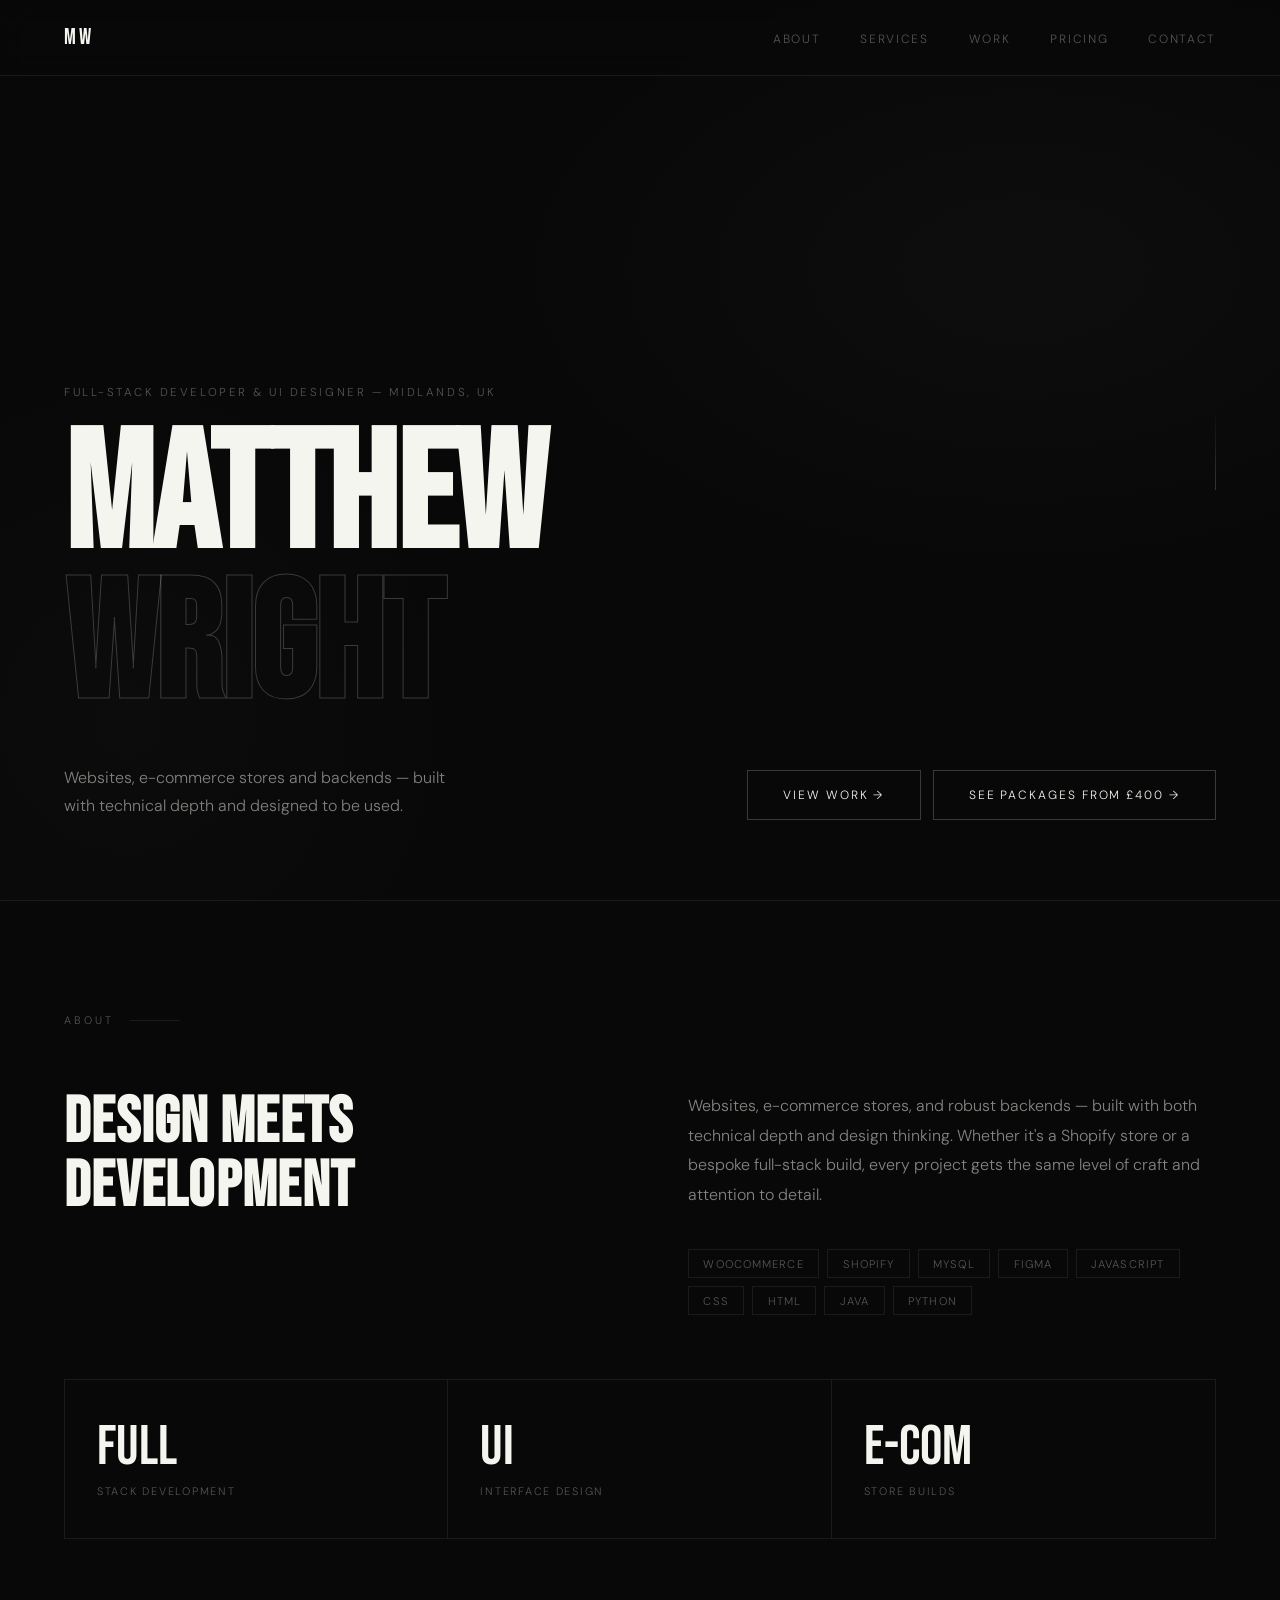
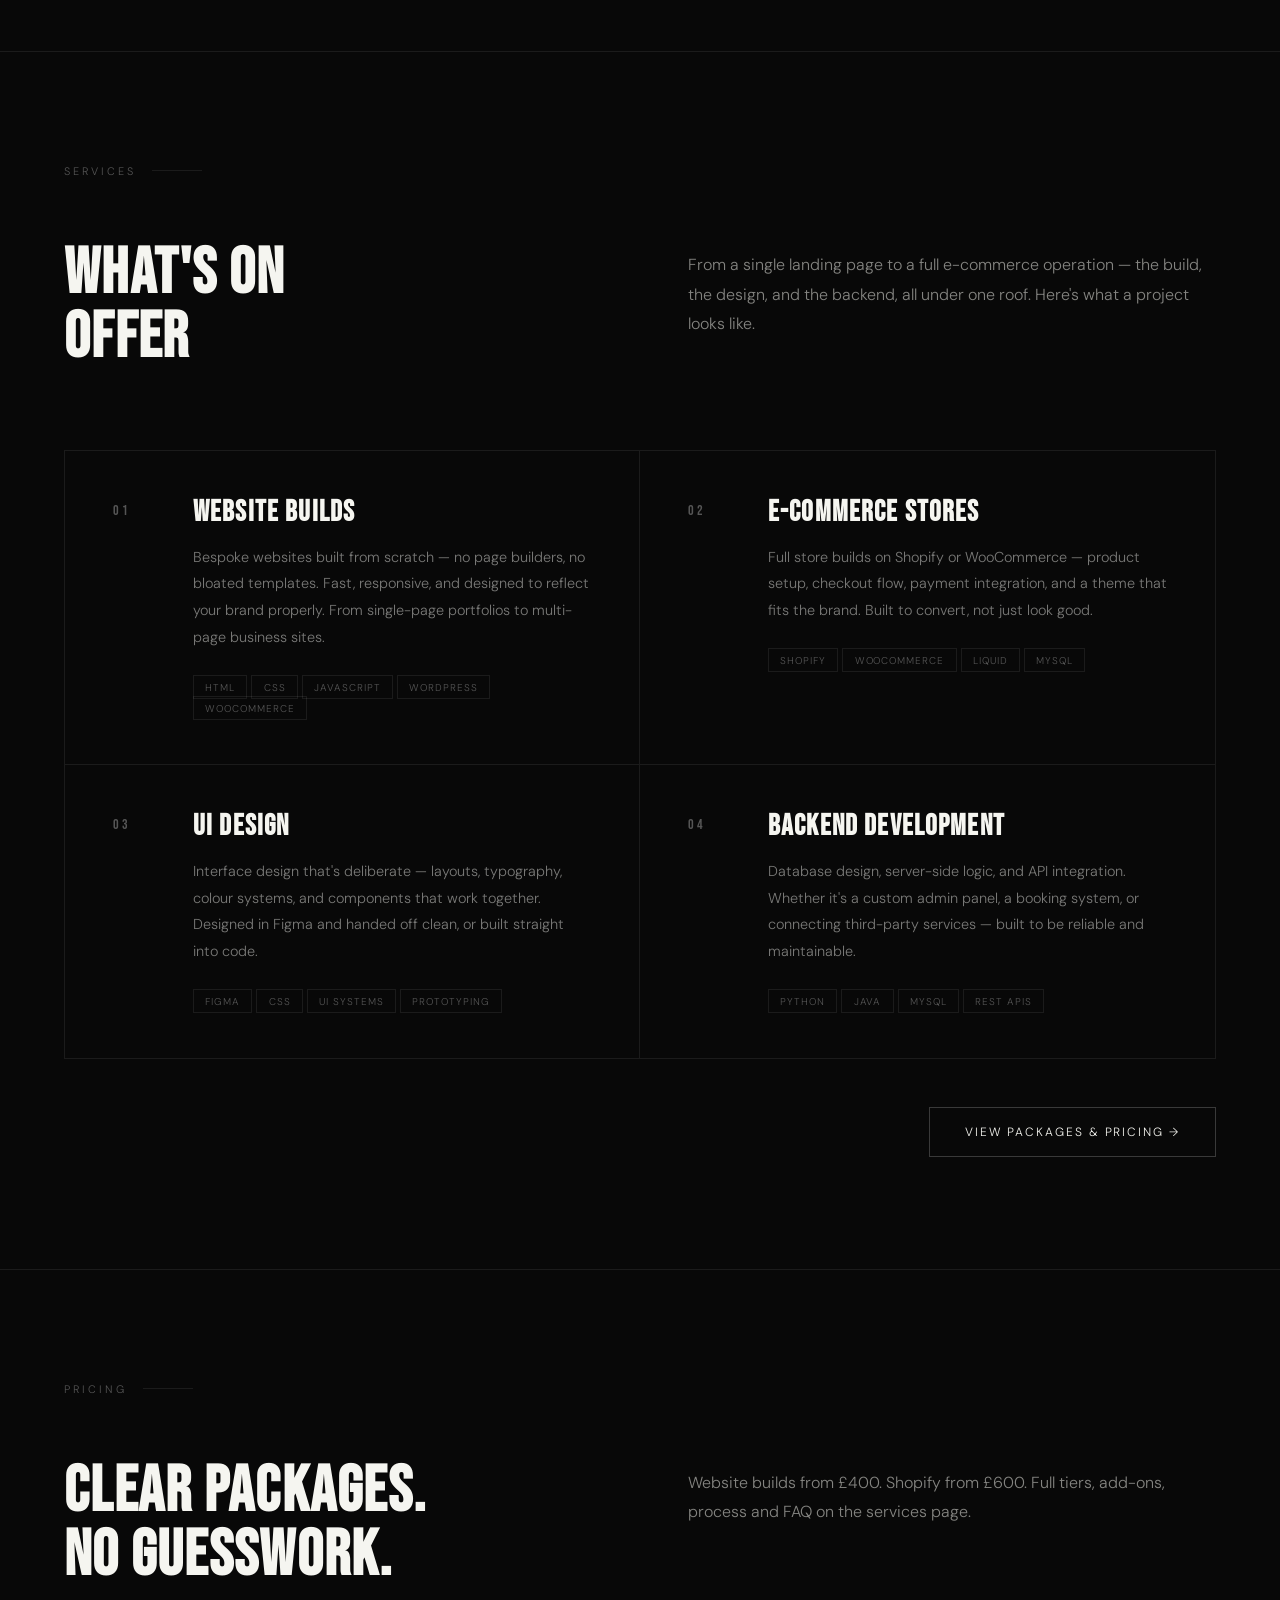
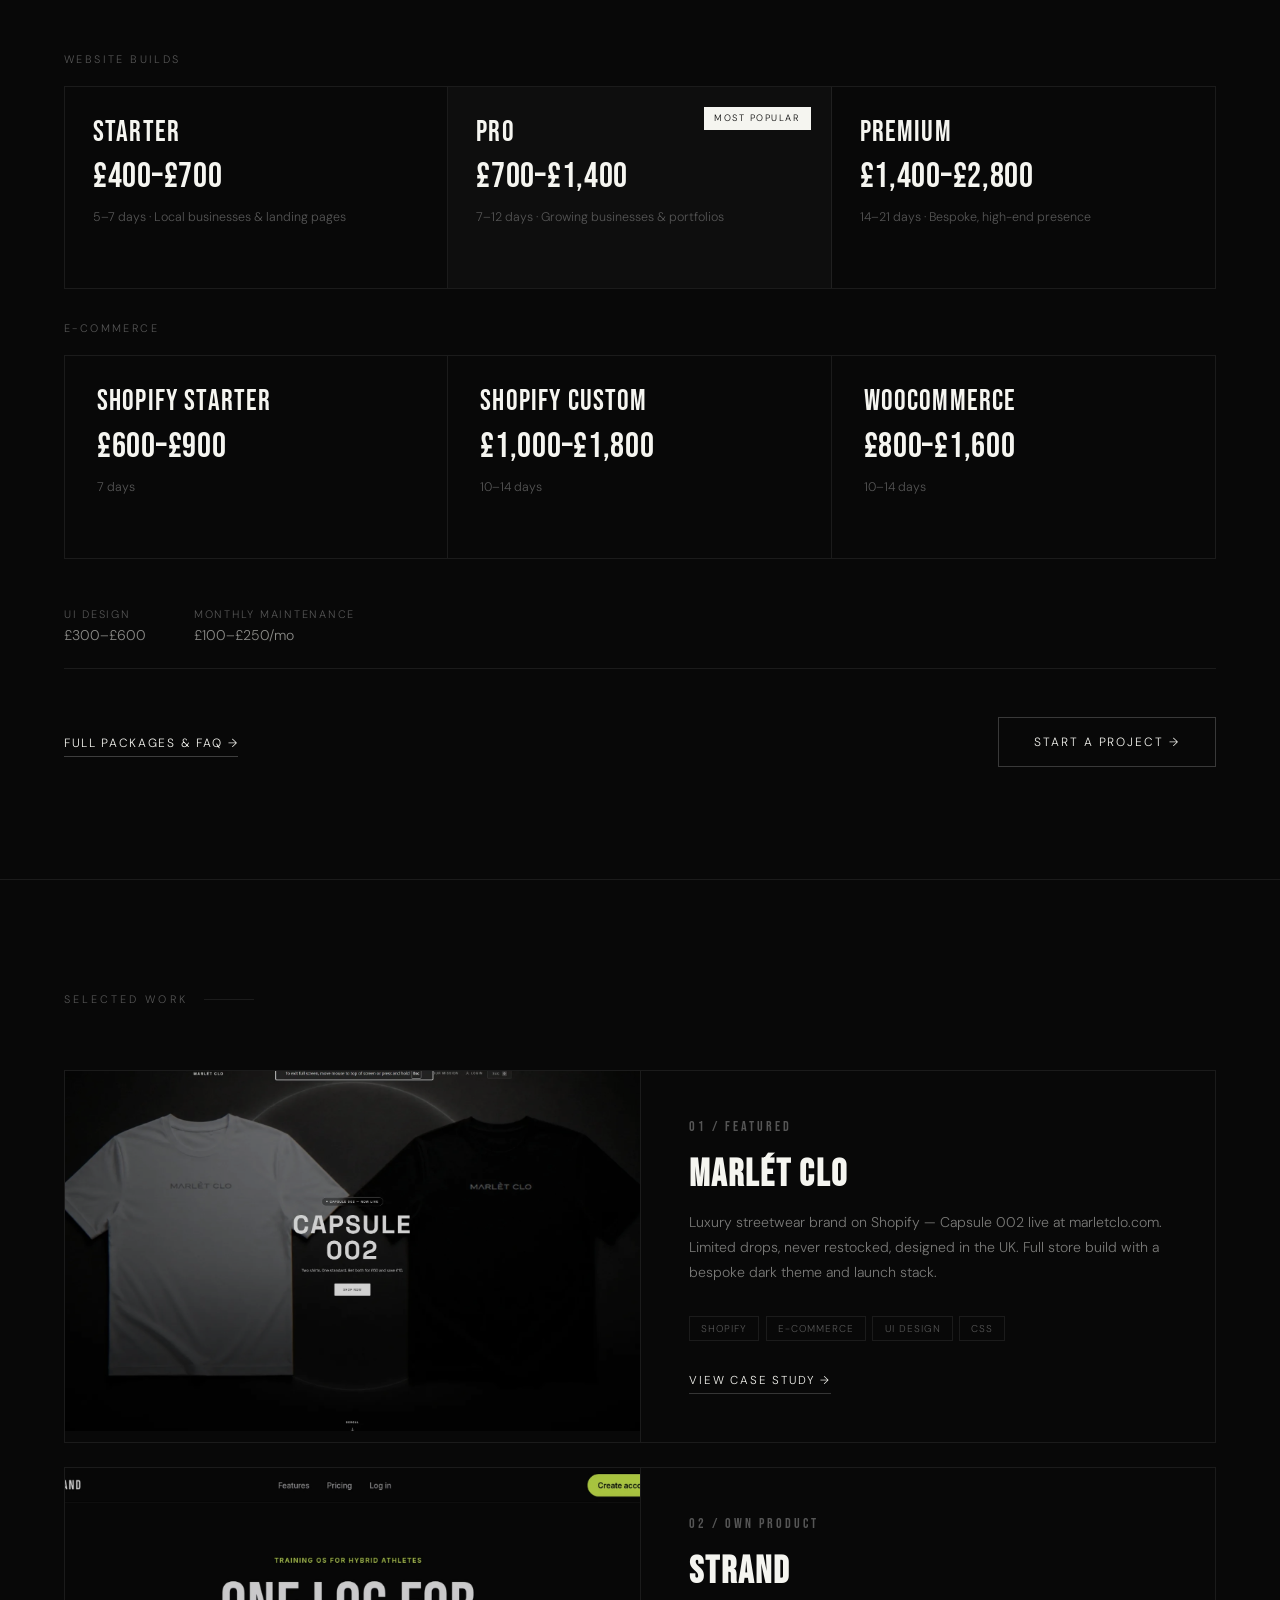
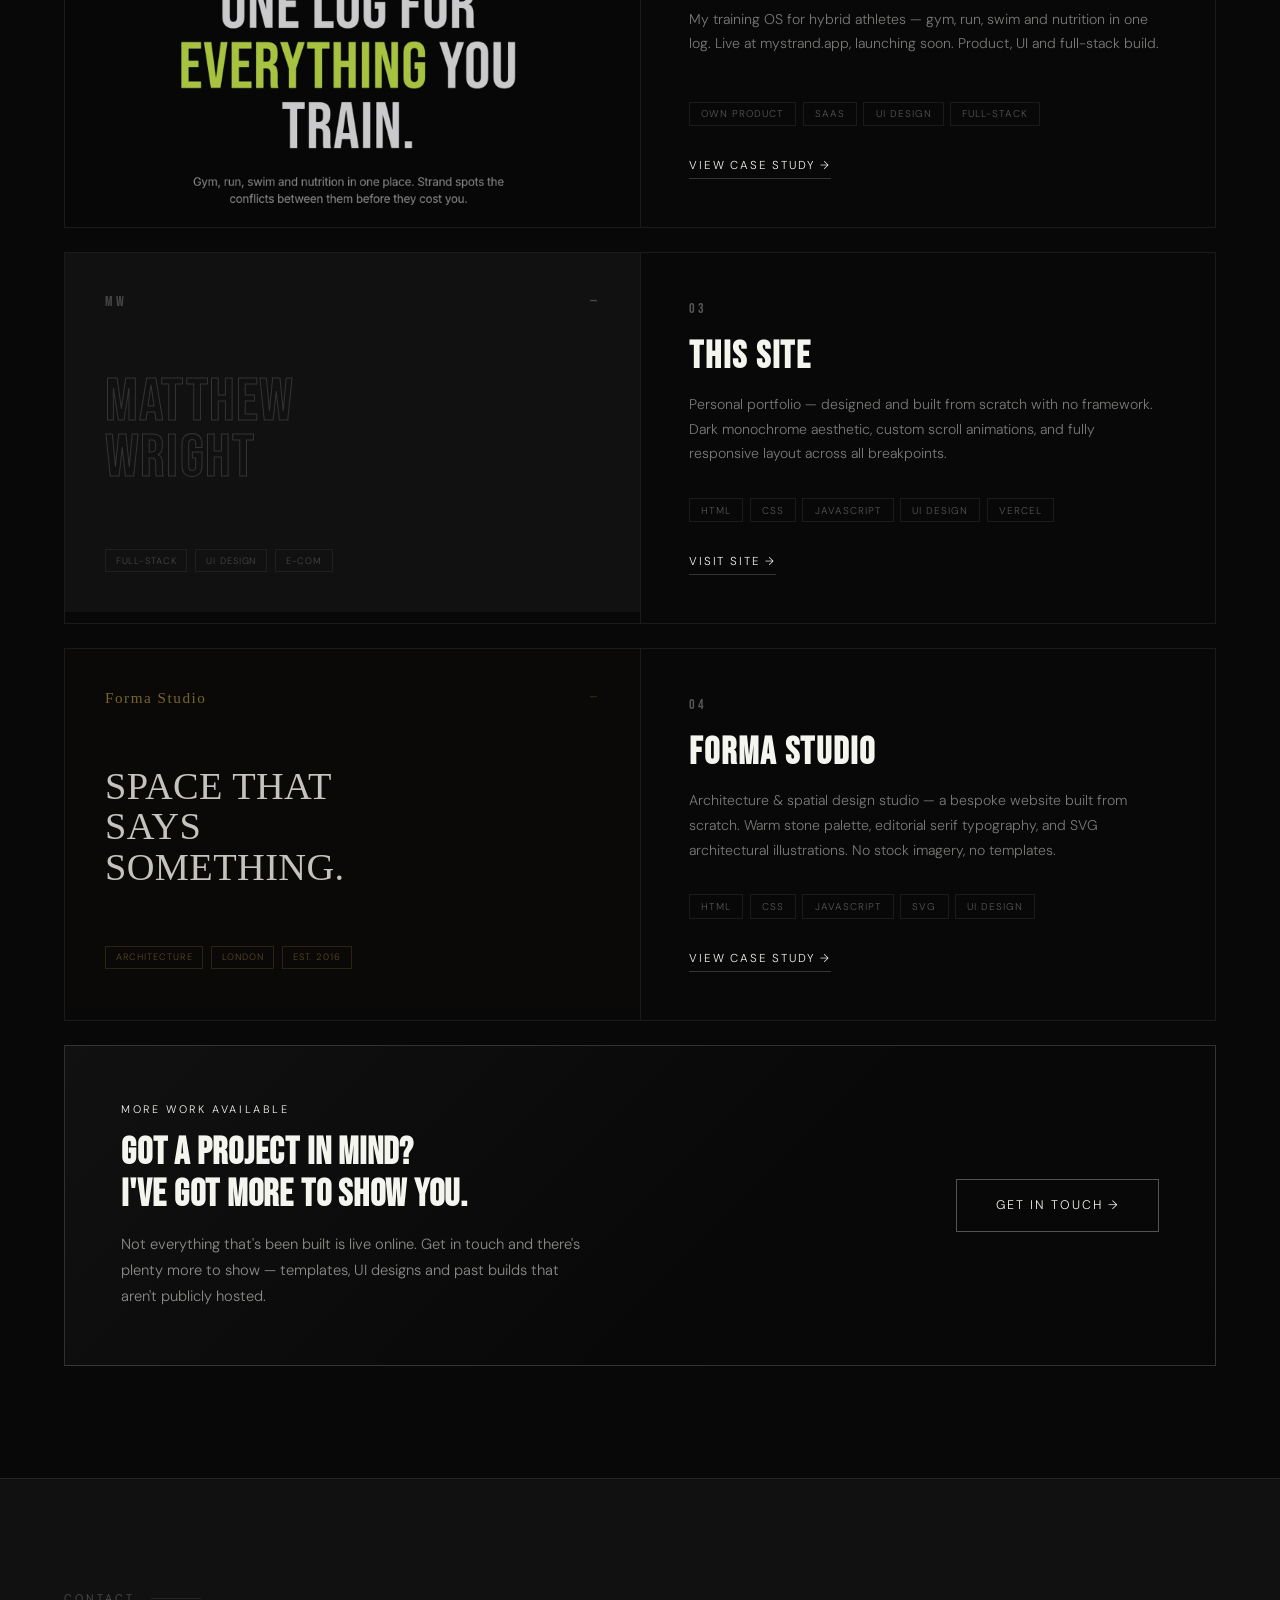
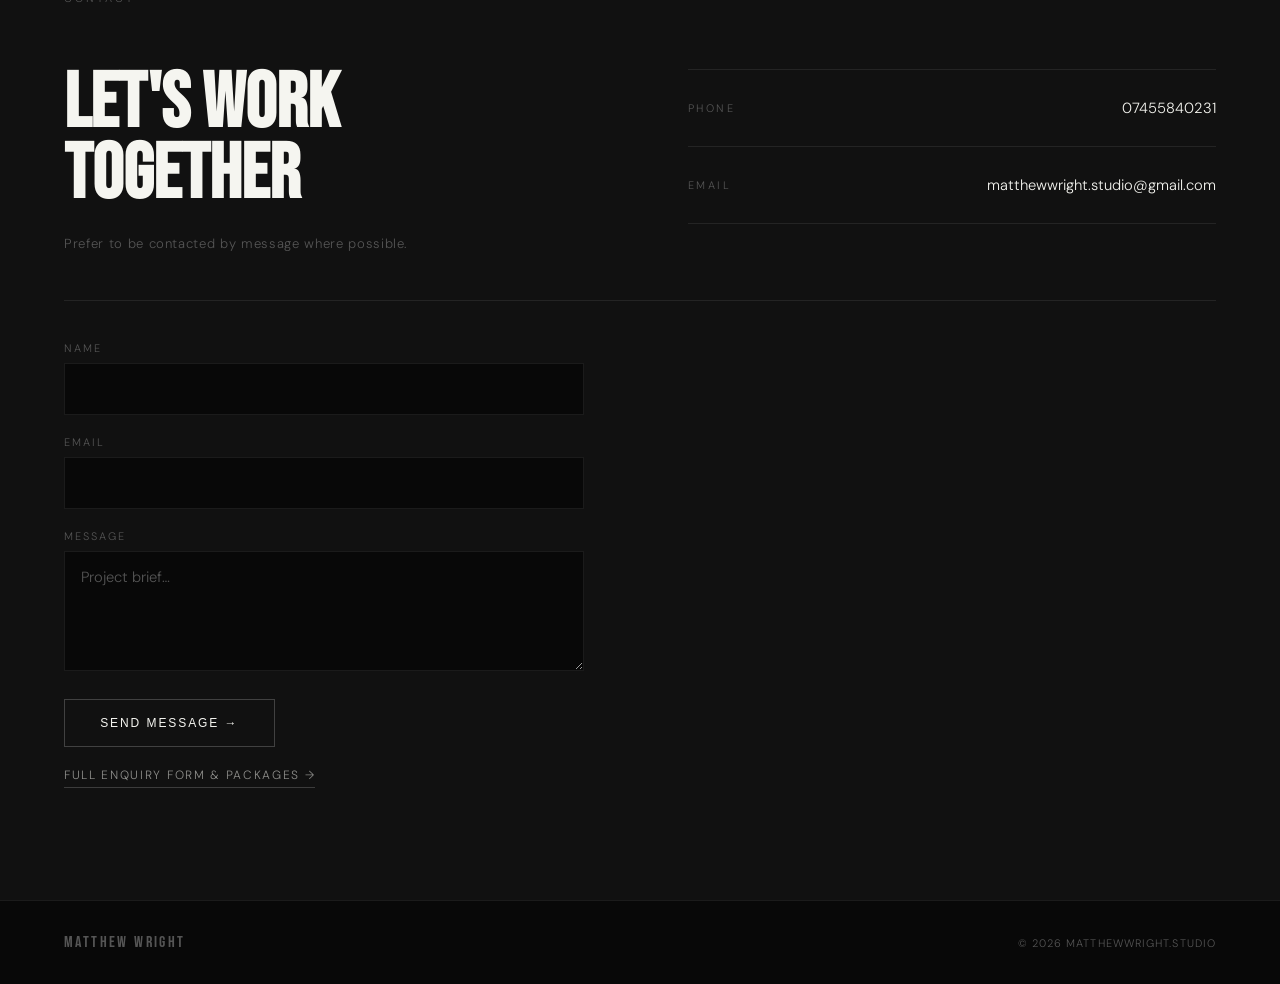
==== commit 098eb5ed: "Use live Strand homepage screenshot for portfolio hero Replace composite card art with the captured " ====
--- a/portfolio-main/index.html
+++ b/portfolio-main/index.html
@@ -412,7 +412,7 @@
             src="strand.jpg"
             alt="Strand — training OS at mystrand.app"
             width="1920"
-            height="1015"
+            height="984"
             loading="lazy"
             decoding="async"
           />
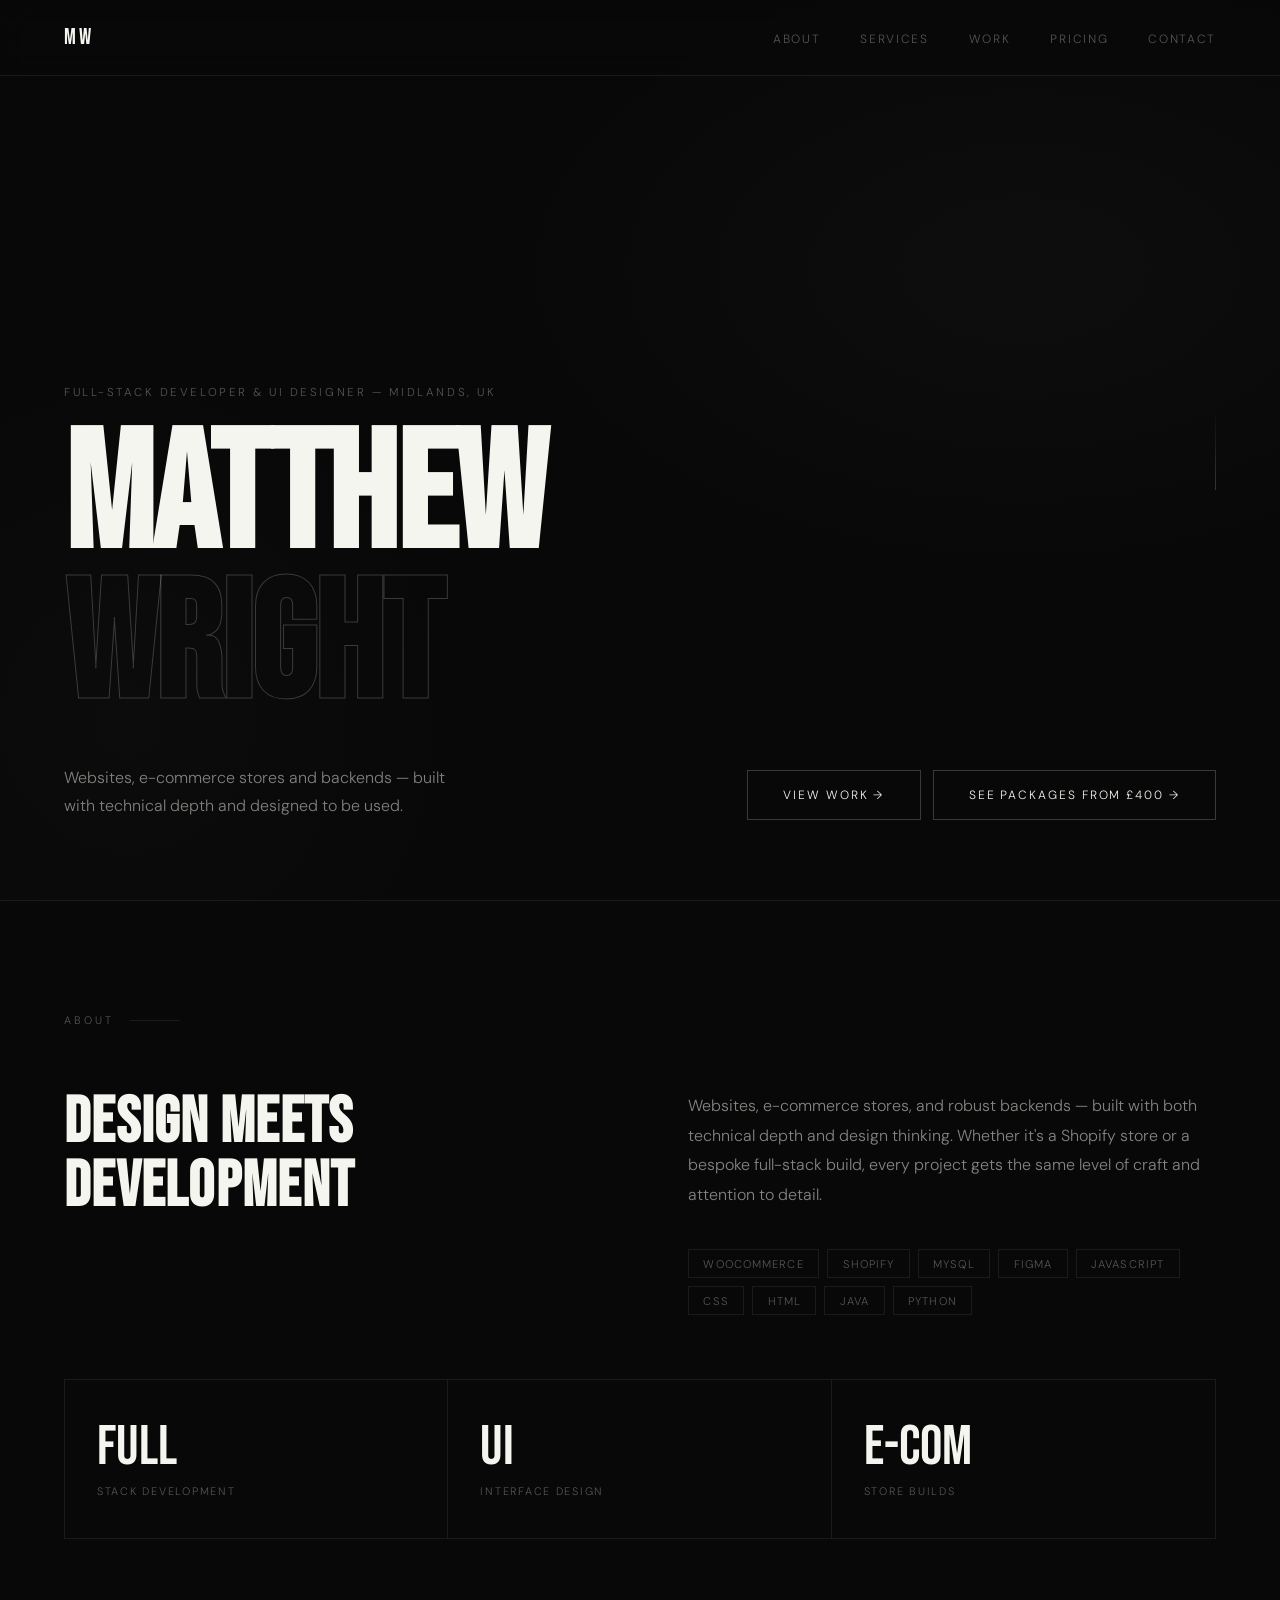
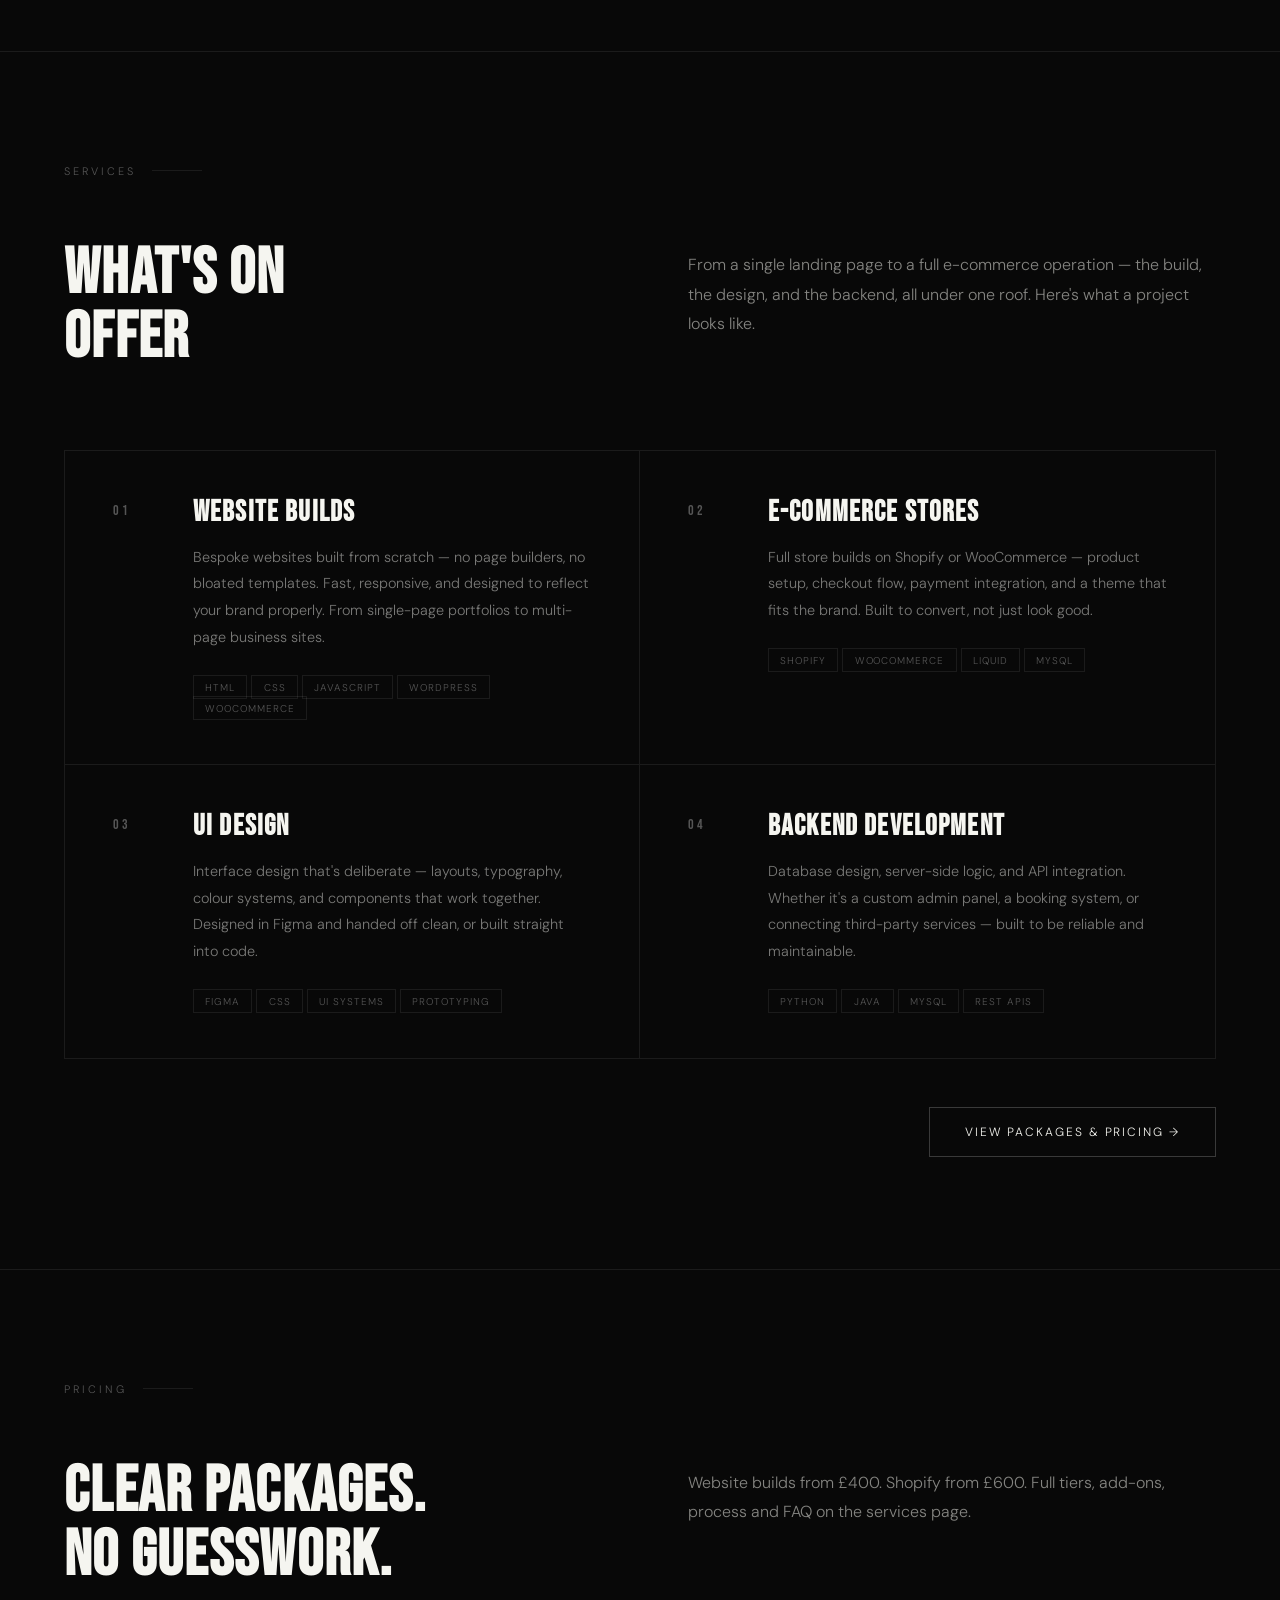
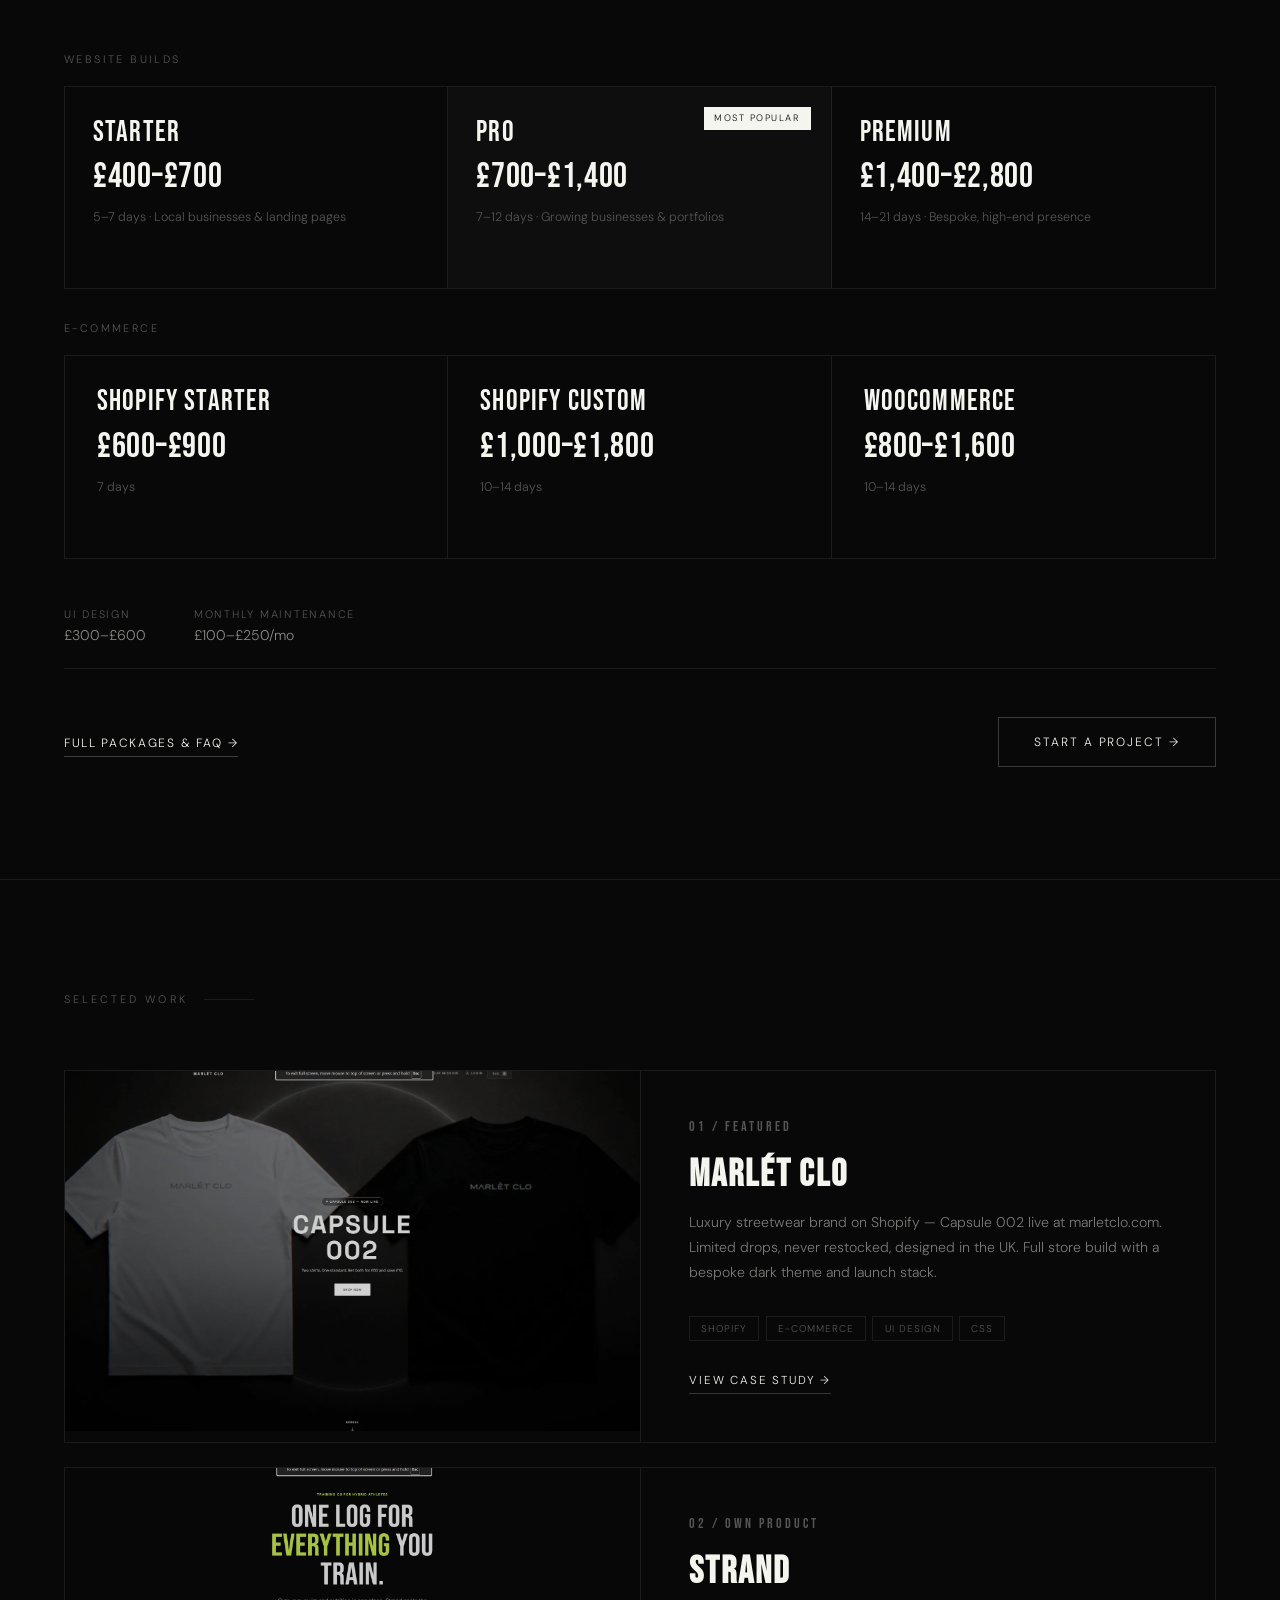
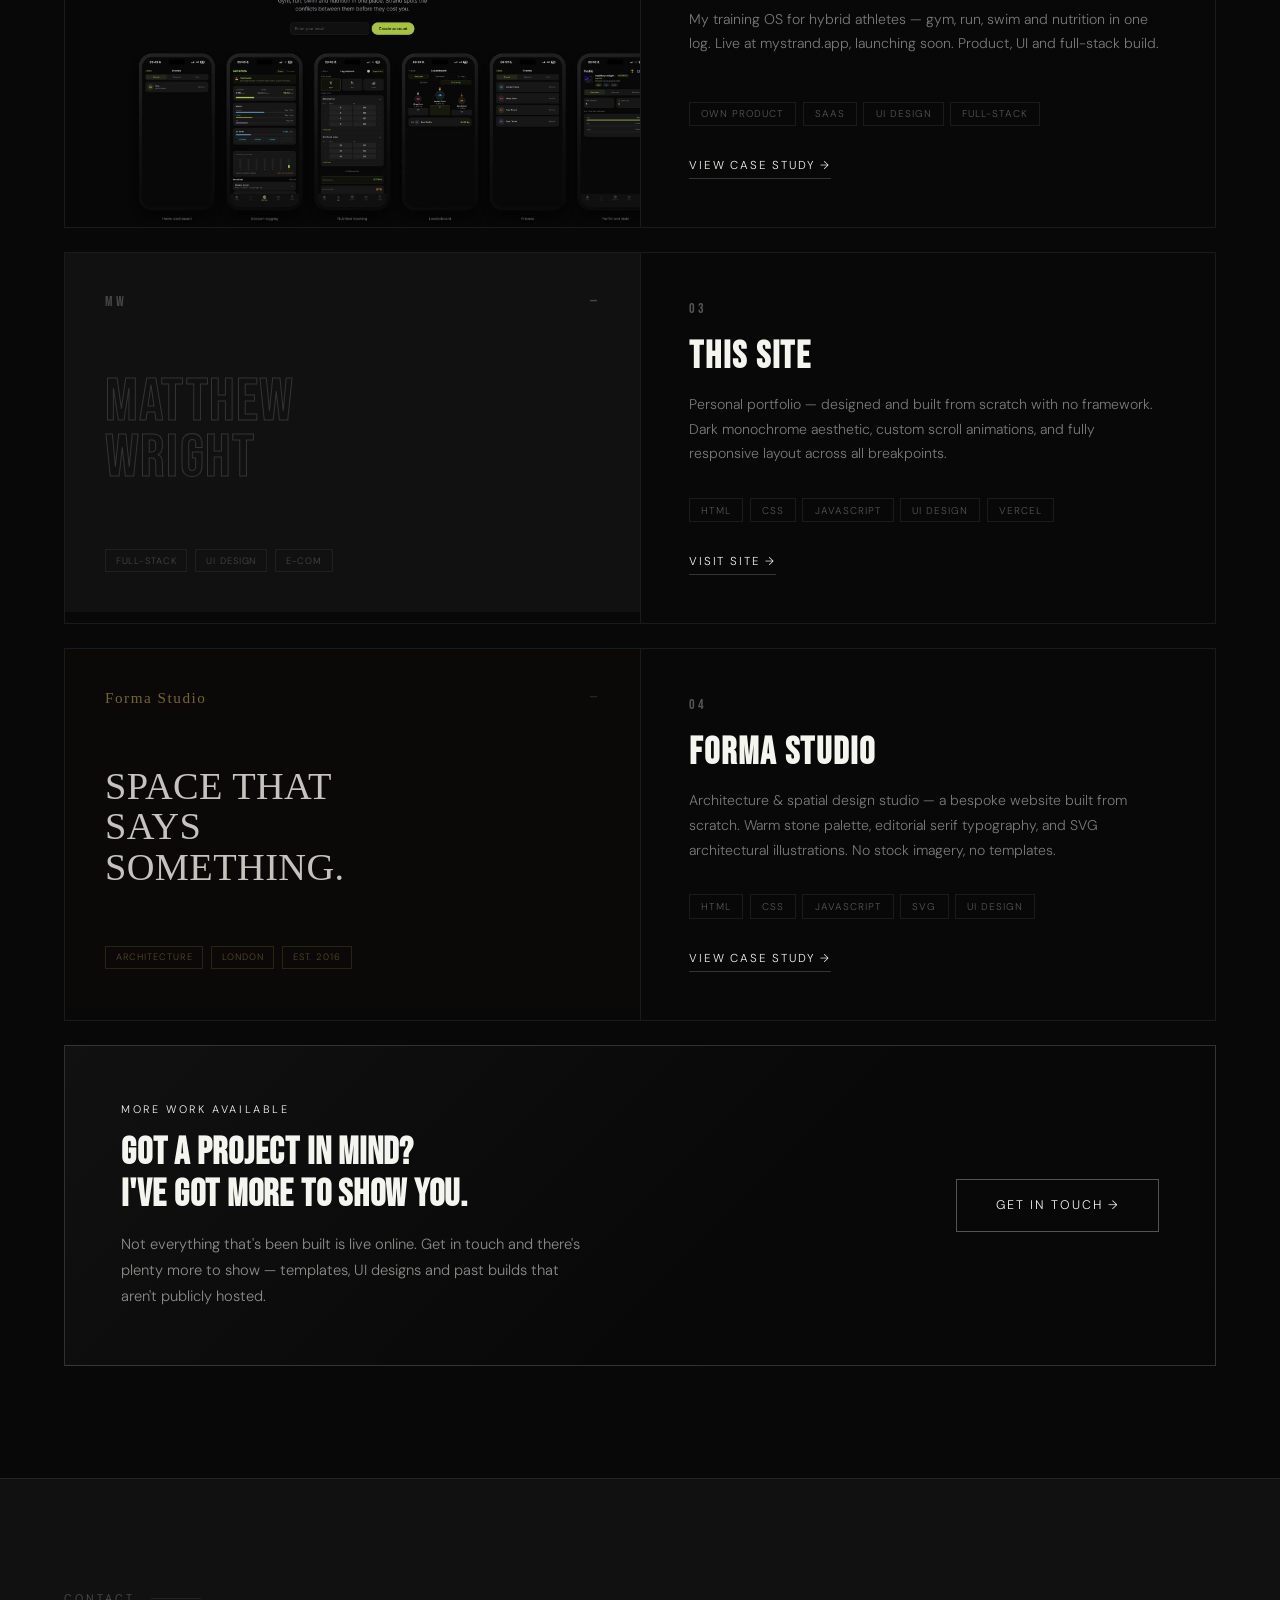
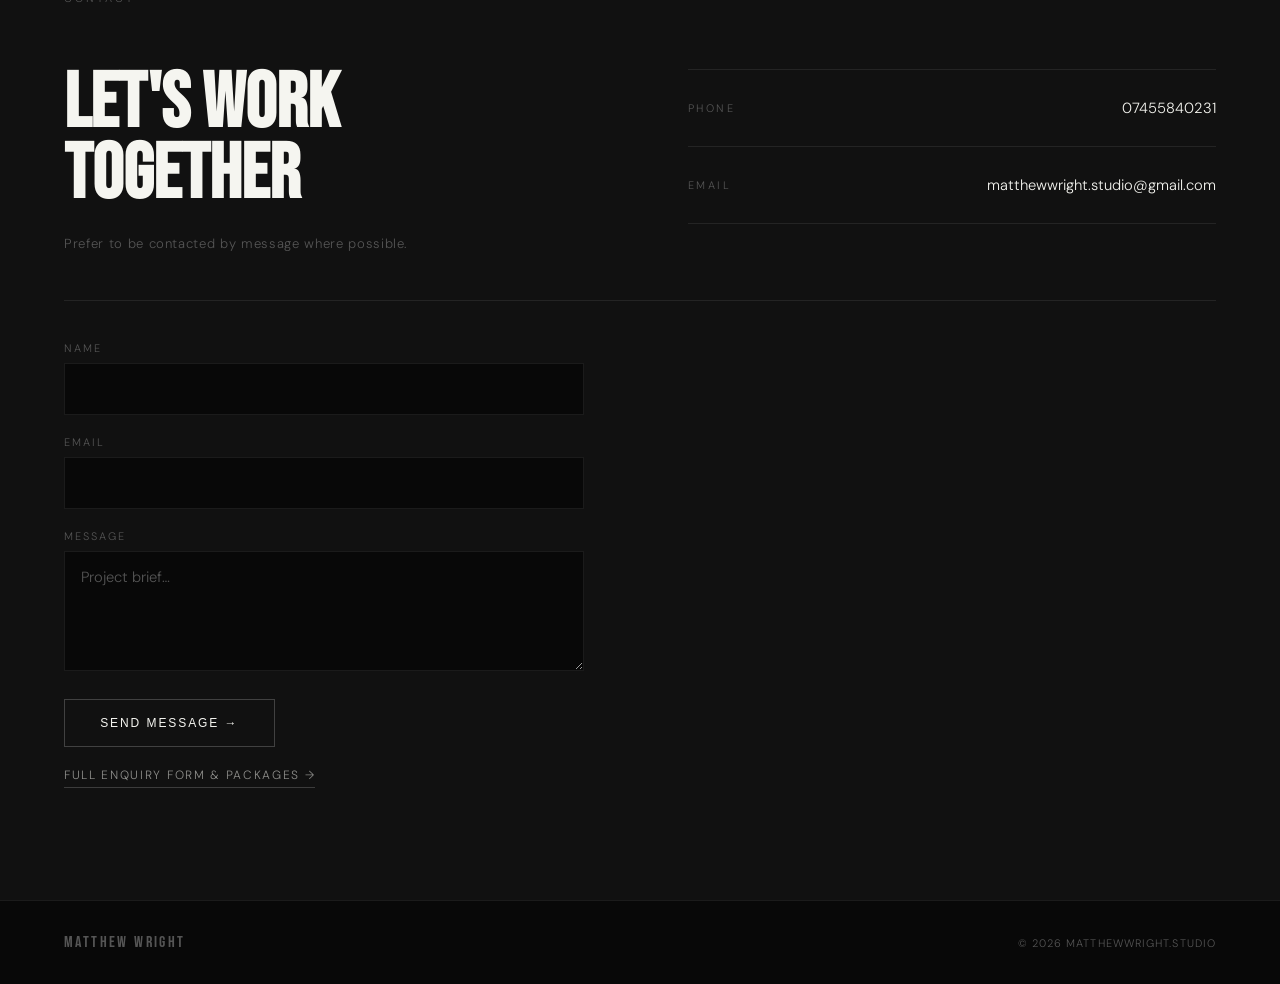
==== commit 3f1caac3: "Fit Strand portfolio hero to 16:10 card frame Use the supplied mystrand.app shot, cropped and object" ====
--- a/portfolio-main/index.html
+++ b/portfolio-main/index.html
@@ -412,7 +412,7 @@
             src="strand.jpg"
             alt="Strand — training OS at mystrand.app"
             width="1920"
-            height="984"
+            height="1200"
             loading="lazy"
             decoding="async"
           />
--- a/portfolio-main/style.css
+++ b/portfolio-main/style.css
@@ -2159,3 +2159,8 @@
     justify-content: center;
   }
 }
+
+/* Strand card — keep headline + phone row framed */
+a[href="strand.html"] .project-img img {
+  object-position: center 20%;
+}
